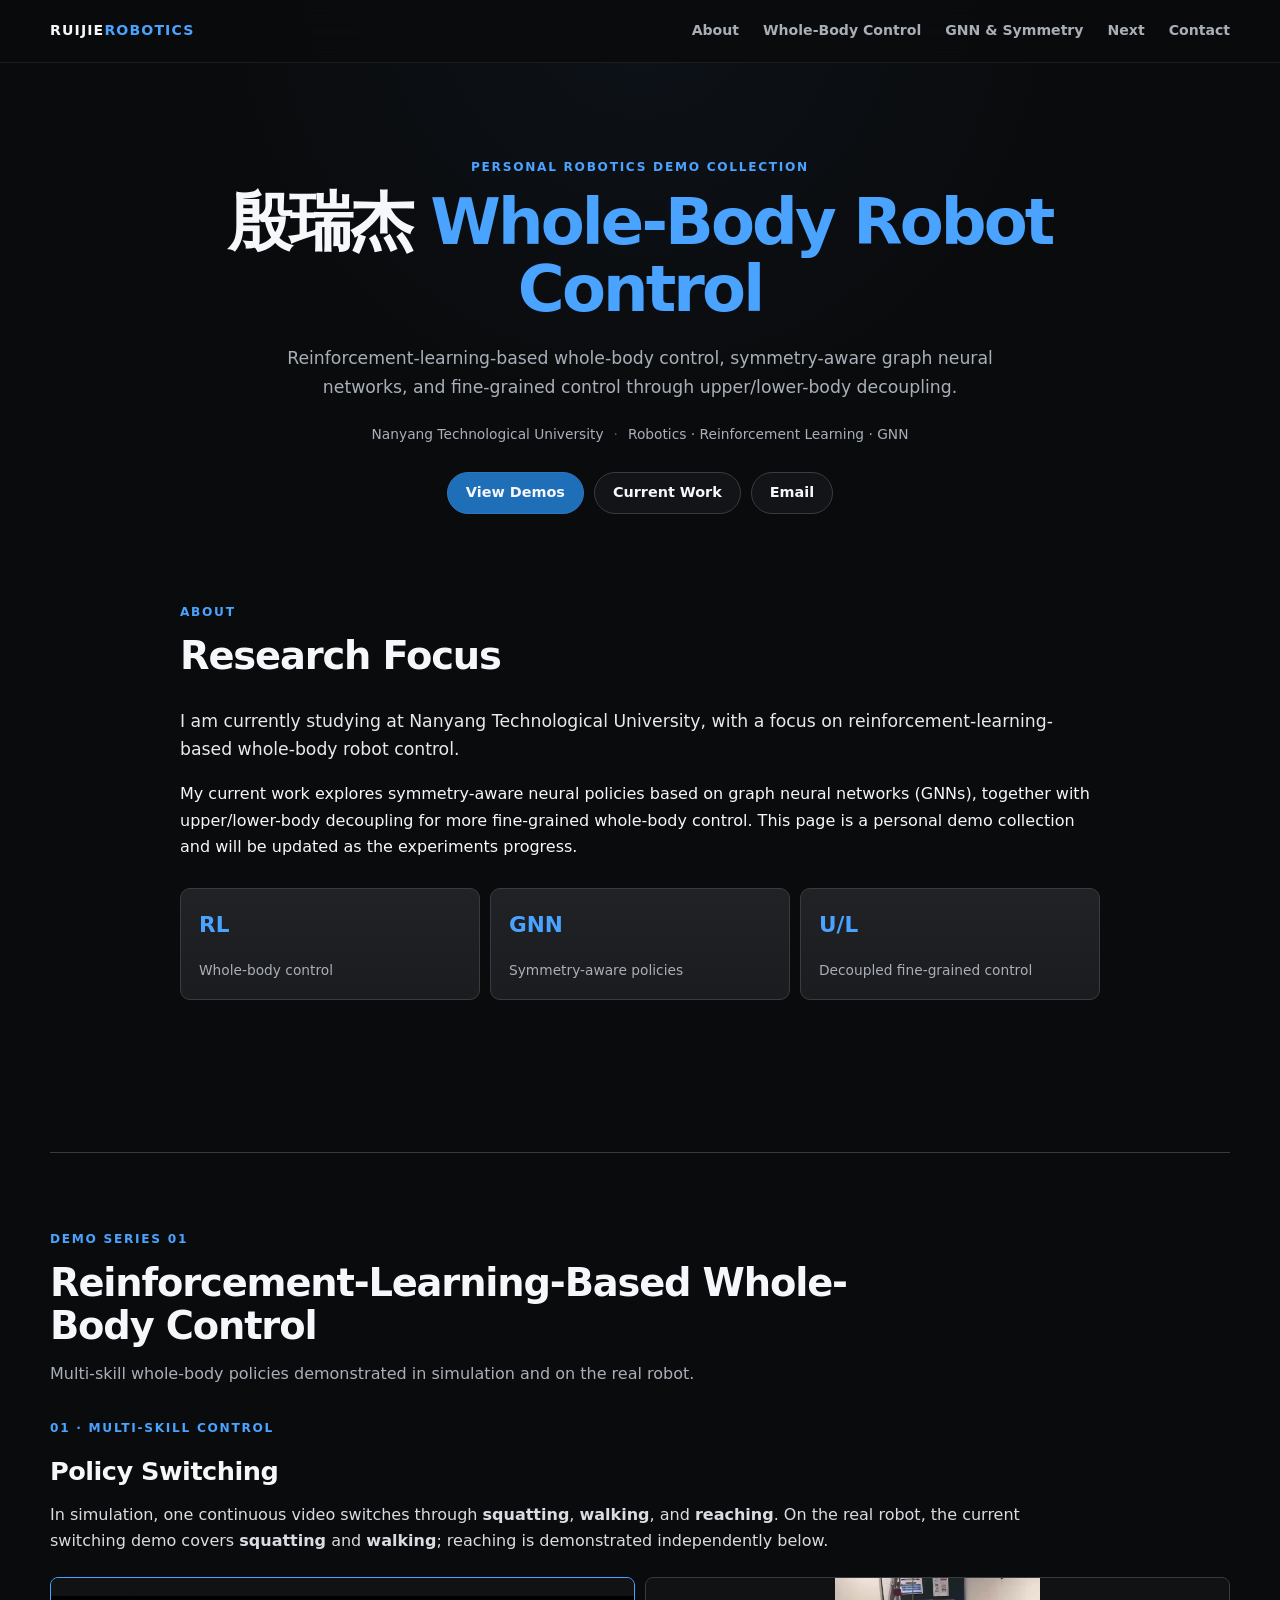
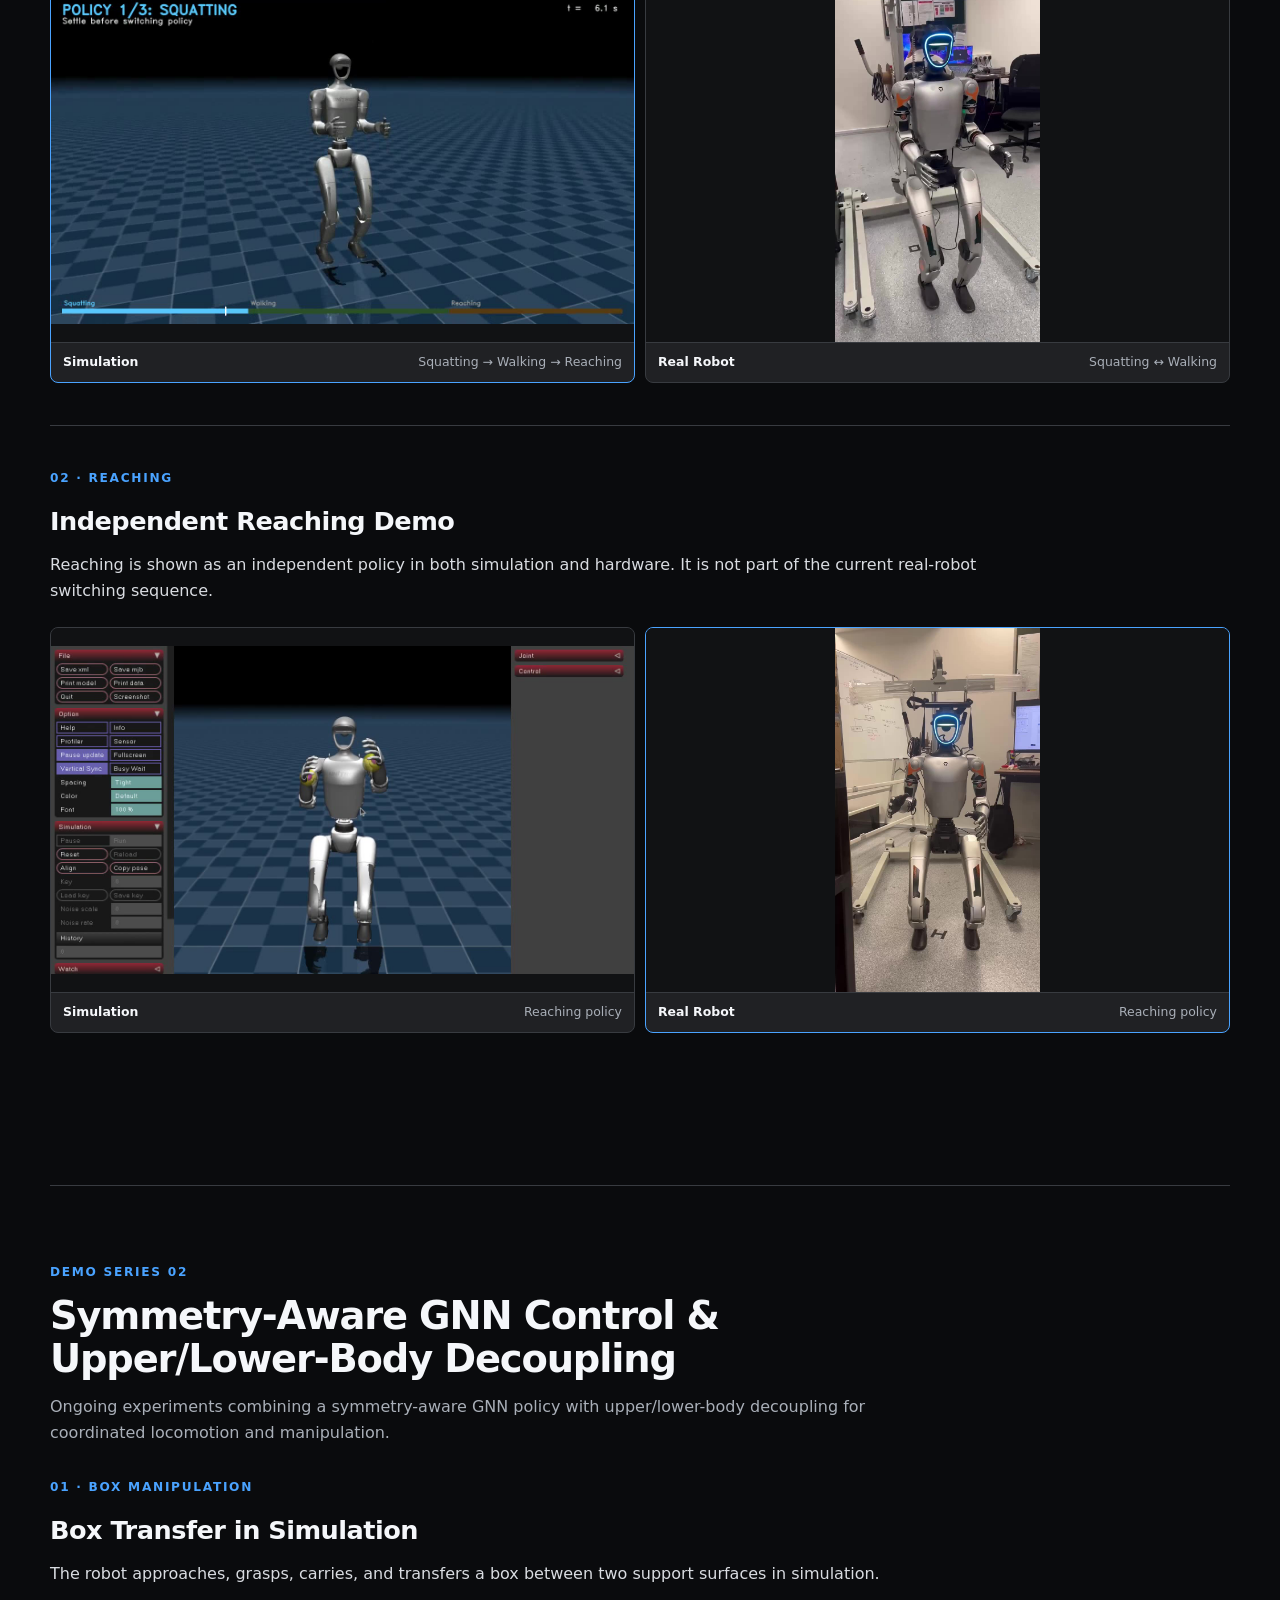
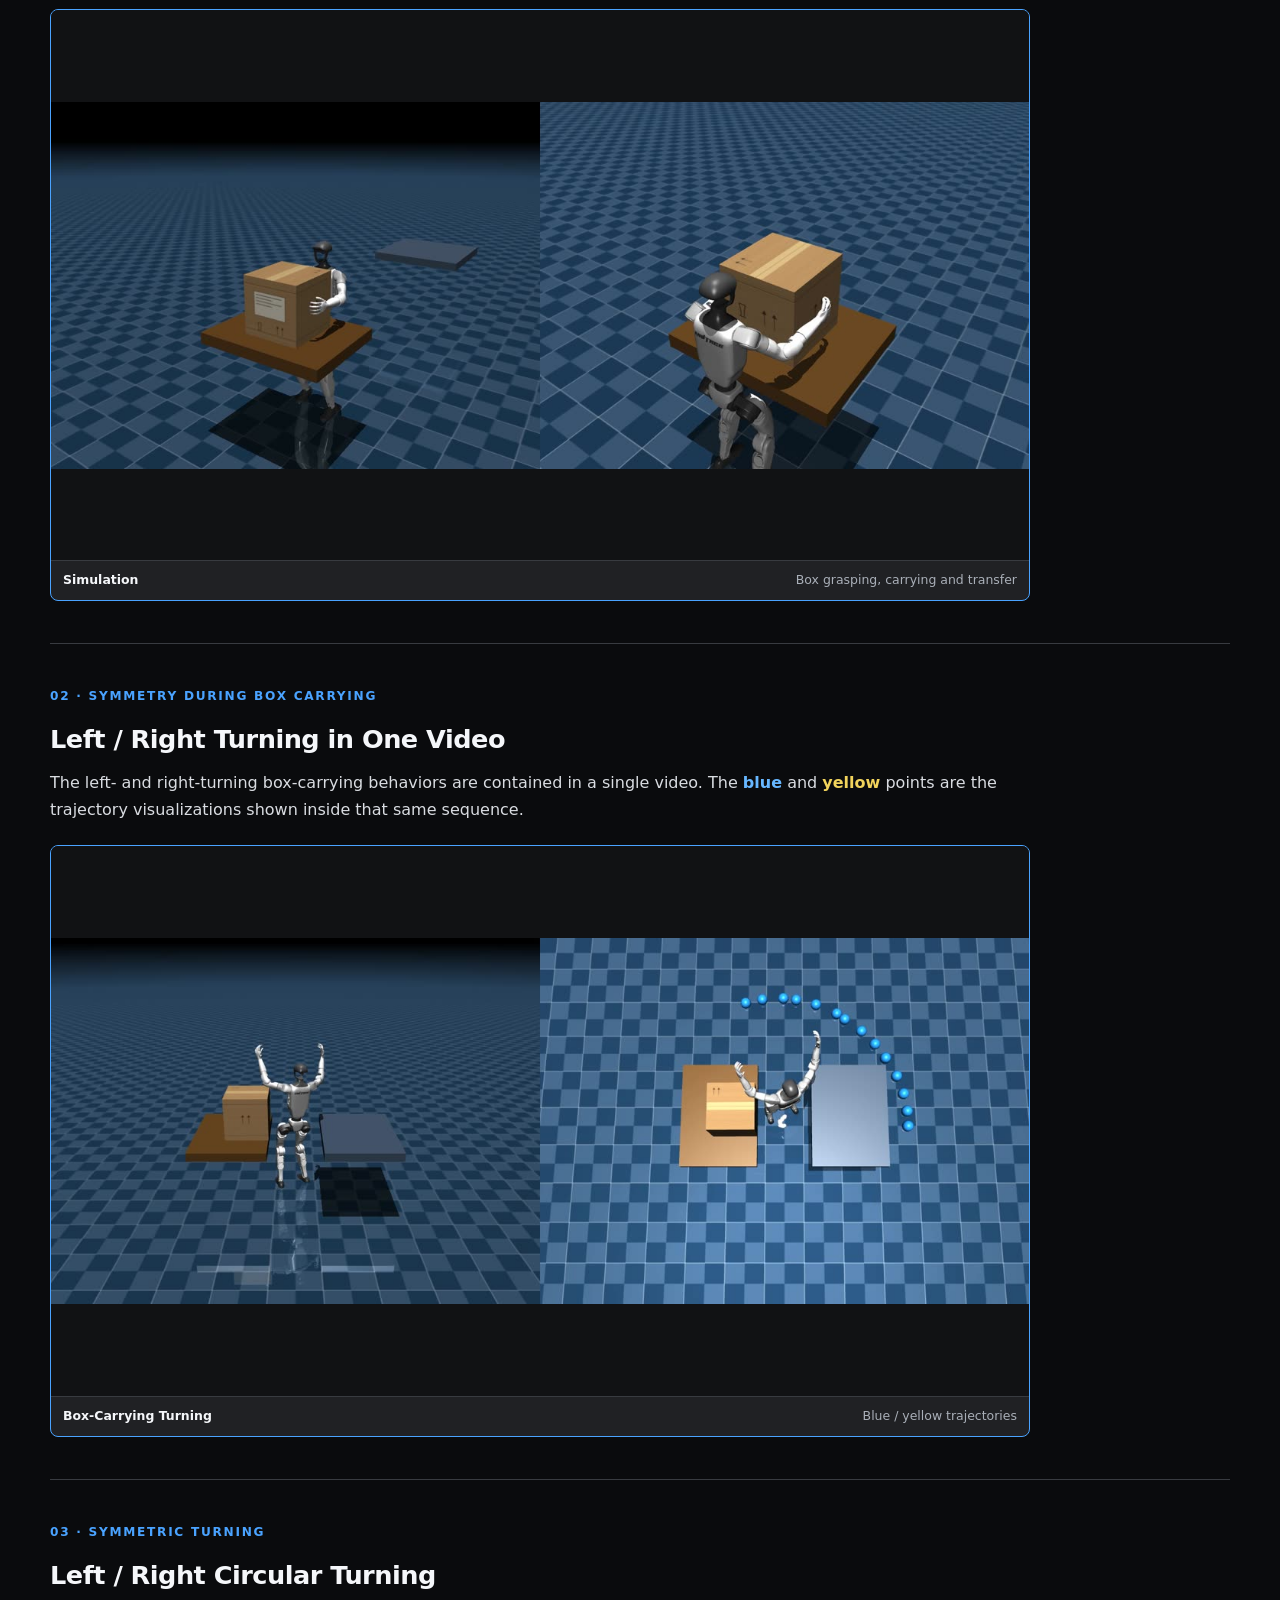
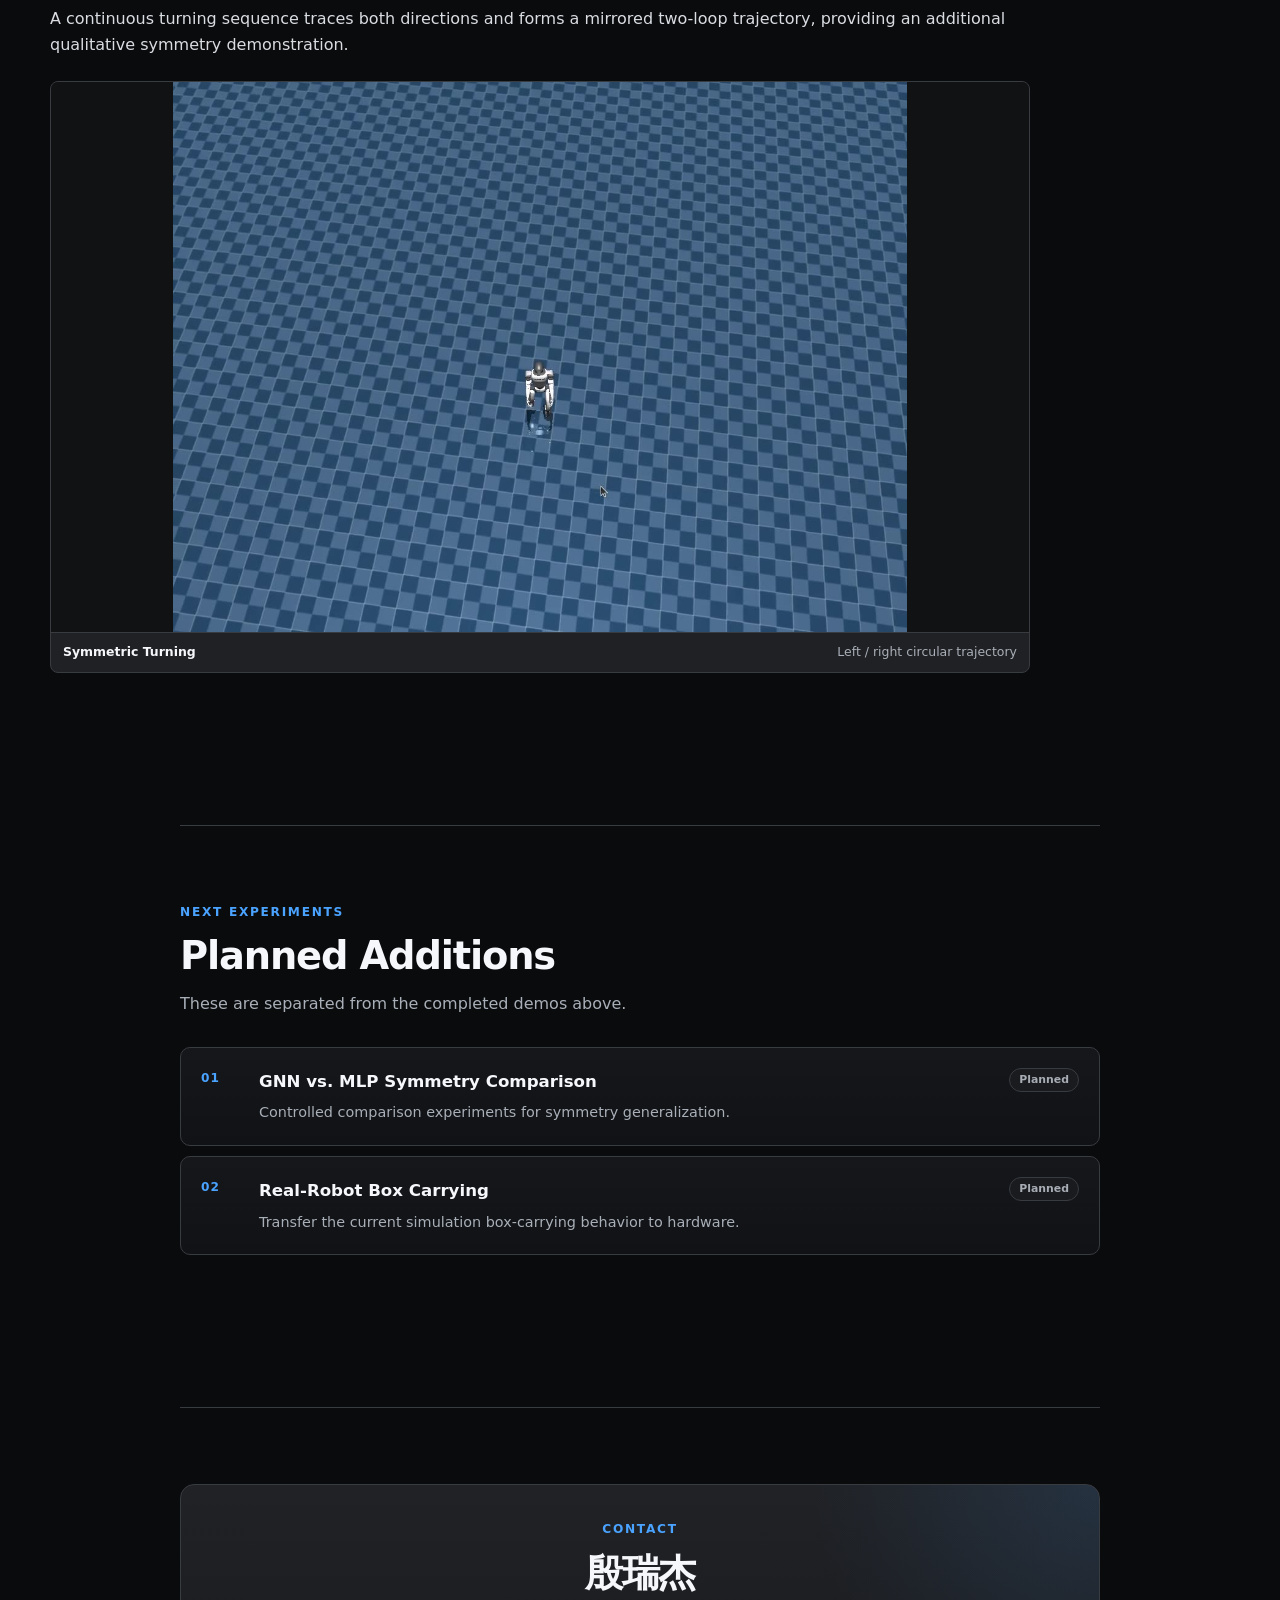
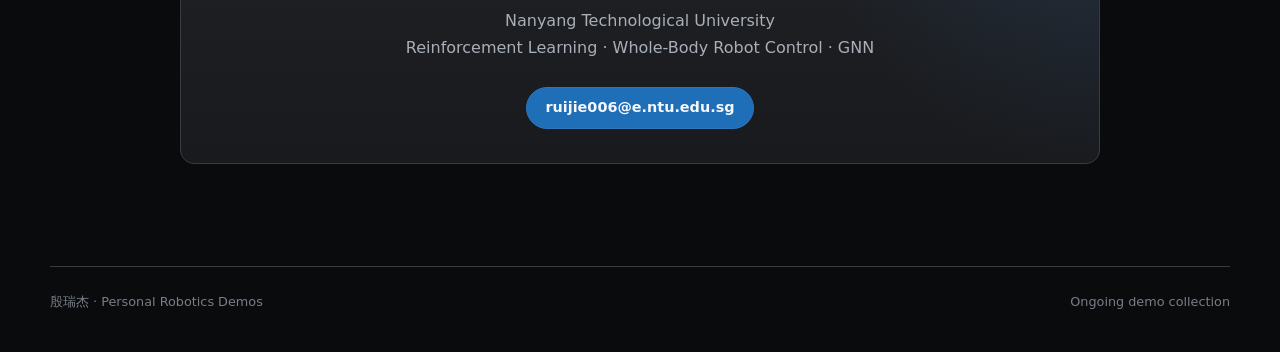
==== index.html @ a1c58614 "Initial publish: robotics demo site with videos" ====
<!DOCTYPE html>
<html lang="en">
<head>
  <meta charset="UTF-8" />
  <meta name="viewport" content="width=device-width, initial-scale=1.0" />
  <meta name="description" content="Personal robotics demos by 殷瑞杰 at Nanyang Technological University." />
  <title>殷瑞杰 — Robotics Demos</title>
  <link rel="icon" href="assets/images/favicon.svg" type="image/svg+xml" />
  <link rel="stylesheet" href="assets/css/styles.css" />
  <script defer src="assets/js/main.js"></script>
</head>

<body>
  <header class="site-header">
    <div class="container header-inner">
      <a class="brand" href="#top">RUIJIE<span>ROBOTICS</span></a>
      <nav class="nav" aria-label="Primary navigation">
        <a href="#about">About</a>
        <a href="#whole-body">Whole-Body Control</a>
        <a href="#symmetry">GNN & Symmetry</a>
        <a href="#next">Next</a>
        <a href="#contact">Contact</a>
      </nav>
    </div>
  </header>

  <main id="top">
    <section class="hero section">
      <div class="container narrow">
        <p class="eyebrow">PERSONAL ROBOTICS DEMO COLLECTION</p>
        <h1>殷瑞杰 <span class="accent">Whole-Body Robot Control</span></h1>
        <p class="hero-subtitle">
          Reinforcement-learning-based whole-body control, symmetry-aware graph
          neural networks, and fine-grained control through upper/lower-body decoupling.
        </p>
        <div class="project-meta">
          <span>Nanyang Technological University</span>
          <span>Robotics · Reinforcement Learning · GNN</span>
        </div>
        <div class="hero-actions">
          <a class="button primary" href="#whole-body">View Demos</a>
          <a class="button" href="#symmetry">Current Work</a>
          <a class="button" href="mailto:ruijie006@e.ntu.edu.sg">Email</a>
        </div>
      </div>
    </section>

    <section id="about" class="section compact">
      <div class="container narrow">
        <div class="section-heading">
          <p class="eyebrow">ABOUT</p>
          <h2>Research Focus</h2>
        </div>
        <p class="lead">
          I am currently studying at Nanyang Technological University, with a
          focus on reinforcement-learning-based whole-body robot control.
        </p>
        <p>
          My current work explores symmetry-aware neural policies based on graph
          neural networks (GNNs), together with upper/lower-body decoupling for
          more fine-grained whole-body control. This page is a personal demo
          collection and will be updated as the experiments progress.
        </p>
        <div class="highlight-grid">
          <article class="stat-card"><span class="stat-value">RL</span><span class="stat-label">Whole-body control</span></article>
          <article class="stat-card"><span class="stat-value">GNN</span><span class="stat-label">Symmetry-aware policies</span></article>
          <article class="stat-card"><span class="stat-value">U/L</span><span class="stat-label">Decoupled fine-grained control</span></article>
        </div>
      </div>
    </section>

    <section id="whole-body" class="section divider-top">
      <div class="container">
        <div class="section-heading">
          <p class="eyebrow">DEMO SERIES 01</p>
          <h2>Reinforcement-Learning-Based Whole-Body Control</h2>
          <p>Multi-skill whole-body policies demonstrated in simulation and on the real robot.</p>
        </div>

        <div class="subsection-block first">
          <div class="subsection-title">
            <div><p class="eyebrow">01 · MULTI-SKILL CONTROL</p><h3>Policy Switching</h3></div>
          </div>
          <p class="experiment-description">
            In simulation, one continuous video switches through
            <strong>squatting</strong>, <strong>walking</strong>, and
            <strong>reaching</strong>. On the real robot, the current switching
            demo covers <strong>squatting</strong> and <strong>walking</strong>;
            reaching is demonstrated independently below.
          </p>

          <div class="video-grid two-feature">
            <article class="video-card ours">
              <div class="video-shell">
                <video autoplay muted loop playsinline preload="metadata" poster="assets/images/posters/skill_switch_sim.jpg">
                  <source src="assets/videos/whole_body/skill-switch-simulation.mp4" type="video/mp4" />
                </video>
              </div>
              <div class="video-label-block"><strong>Simulation</strong><span>Squatting → Walking → Reaching</span></div>
            </article>

            <article class="video-card">
              <div class="video-shell">
                <video autoplay muted loop playsinline preload="metadata" poster="assets/images/posters/skill_switch_real.jpg">
                  <source src="assets/videos/whole_body/skill-switch-hardware.mp4" type="video/mp4" />
                </video>
              </div>
              <div class="video-label-block"><strong>Real Robot</strong><span>Squatting ↔ Walking</span></div>
            </article>
          </div>
        </div>

        <div class="subsection-block">
          <div class="subsection-title">
            <div><p class="eyebrow">02 · REACHING</p><h3>Independent Reaching Demo</h3></div>
          </div>
          <p class="experiment-description">
            Reaching is shown as an independent policy in both simulation and
            hardware. It is not part of the current real-robot switching sequence.
          </p>
          <div class="video-grid two-feature">
            <article class="video-card">
              <div class="video-shell">
                <video autoplay muted loop playsinline preload="metadata" poster="assets/images/posters/reaching_sim.jpg">
                  <source src="assets/videos/whole_body/reaching-simulation.mp4" type="video/mp4" />
                </video>
              </div>
              <div class="video-label-block"><strong>Simulation</strong><span>Reaching policy</span></div>
            </article>

            <article class="video-card ours">
              <div class="video-shell">
                <video autoplay muted loop playsinline preload="metadata" poster="assets/images/posters/reaching_real.jpg">
                  <source src="assets/videos/whole_body/reaching-hardware.mp4" type="video/mp4" />
                </video>
              </div>
              <div class="video-label-block"><strong>Real Robot</strong><span>Reaching policy</span></div>
            </article>
          </div>
        </div>
      </div>
    </section>

    <section id="symmetry" class="section divider-top">
      <div class="container">
        <div class="section-heading">
          <p class="eyebrow">DEMO SERIES 02</p>
          <h2>Symmetry-Aware GNN Control & Upper/Lower-Body Decoupling</h2>
          <p>
            Ongoing experiments combining a symmetry-aware GNN policy with
            upper/lower-body decoupling for coordinated locomotion and manipulation.
          </p>
        </div>

        <div class="subsection-block first">
          <div class="subsection-title">
            <div><p class="eyebrow">01 · BOX MANIPULATION</p><h3>Box Transfer in Simulation</h3></div>
          </div>
          <p class="experiment-description">
            The robot approaches, grasps, carries, and transfers a box between
            two support surfaces in simulation.
          </p>
          <article class="video-card feature-video ours">
            <div class="video-shell feature-shell">
              <video autoplay muted loop playsinline preload="metadata" poster="assets/images/posters/box_transfer_sim.jpg">
                <source src="assets/videos/gnn_symmetry/box-transfer-simulation.mp4" type="video/mp4" />
              </video>
            </div>
            <div class="video-label-block"><strong>Simulation</strong><span>Box grasping, carrying and transfer</span></div>
          </article>
        </div>

        <div class="subsection-block">
          <div class="subsection-title">
            <div><p class="eyebrow">02 · SYMMETRY DURING BOX CARRYING</p><h3>Left / Right Turning in One Video</h3></div>
          </div>
          <p class="experiment-description">
            The left- and right-turning box-carrying behaviors are contained in
            a single video. The <span class="trajectory blue-dot">blue</span>
            and <span class="trajectory yellow-dot">yellow</span> points are the
            trajectory visualizations shown inside that same sequence.
          </p>
          <article class="video-card feature-video ours">
            <div class="video-shell feature-shell">
              <video autoplay muted loop playsinline preload="metadata" poster="assets/images/posters/box_turn_symmetry.jpg">
                <source src="assets/videos/gnn_symmetry/box-turn-symmetry.mp4" type="video/mp4" />
              </video>
            </div>
            <div class="video-label-block"><strong>Box-Carrying Turning</strong><span>Blue / yellow trajectories</span></div>
          </article>
        </div>

        <div class="subsection-block">
          <div class="subsection-title">
            <div><p class="eyebrow">03 · SYMMETRIC TURNING</p><h3>Left / Right Circular Turning</h3></div>
          </div>
          <p class="experiment-description">
            A continuous turning sequence traces both directions and forms a
            mirrored two-loop trajectory, providing an additional qualitative
            symmetry demonstration.
          </p>
          <article class="video-card feature-video">
            <div class="video-shell feature-shell">
              <video autoplay muted loop playsinline preload="metadata" poster="assets/images/posters/turning_symmetry.jpg">
                <source src="assets/videos/gnn_symmetry/turning-symmetry.mp4" type="video/mp4" />
              </video>
            </div>
            <div class="video-label-block"><strong>Symmetric Turning</strong><span>Left / right circular trajectory</span></div>
          </article>
        </div>
      </div>
    </section>

    <section id="next" class="section divider-top">
      <div class="container narrow">
        <div class="section-heading">
          <p class="eyebrow">NEXT EXPERIMENTS</p>
          <h2>Planned Additions</h2>
          <p>These are separated from the completed demos above.</p>
        </div>
        <div class="roadmap-list">
          <article class="roadmap-item">
            <span class="roadmap-index">01</span>
            <div><h3>GNN vs. MLP Symmetry Comparison</h3><p>Controlled comparison experiments for symmetry generalization.</p></div>
            <span class="status-chip waiting">Planned</span>
          </article>
          <article class="roadmap-item">
            <span class="roadmap-index">02</span>
            <div><h3>Real-Robot Box Carrying</h3><p>Transfer the current simulation box-carrying behavior to hardware.</p></div>
            <span class="status-chip waiting">Planned</span>
          </article>
        </div>
      </div>
    </section>

    <section id="contact" class="section divider-top">
      <div class="container narrow">
        <div class="contact-panel">
          <p class="eyebrow">CONTACT</p>
          <h2>殷瑞杰</h2>
          <p>Nanyang Technological University<br />Reinforcement Learning · Whole-Body Robot Control · GNN</p>
          <div class="hero-actions">
            <a class="button primary" href="mailto:ruijie006@e.ntu.edu.sg">ruijie006@e.ntu.edu.sg</a>
          </div>
        </div>
      </div>
    </section>
  </main>

  <footer class="footer">
    <div class="container footer-inner">
      <span>殷瑞杰 · Personal Robotics Demos</span>
      <span>Ongoing demo collection</span>
    </div>
  </footer>
</body>
</html>
---- assets/css/styles.css ----
:root {
  --bg: #0a0b0d;
  --bg-elevated: #121417;
  --bg-soft: #171a1f;
  --text: #f5f7fa;
  --muted: #a9afb8;
  --line: #383b40;
  --accent: #4aa3ff;
  --accent-soft: #153b62;
  --danger: #f05d5e;
  --radius: 10px;
  --max-width: 1180px;
  --narrow-width: 920px;
}

* {
  box-sizing: border-box;
}

html {
  scroll-behavior: smooth;
  scroll-padding-top: 82px;
}

body {
  margin: 0;
  background:
    radial-gradient(circle at top, rgba(74, 163, 255, 0.05), transparent 26rem),
    var(--bg);
  color: var(--text);
  font-family:
    Inter, ui-sans-serif, system-ui, -apple-system, BlinkMacSystemFont, "Segoe UI",
    sans-serif;
  line-height: 1.65;
  -webkit-font-smoothing: antialiased;
}

img,
video {
  display: block;
  width: 100%;
}

a {
  color: inherit;
}

button,
a {
  -webkit-tap-highlight-color: transparent;
}

.container {
  width: min(calc(100% - 36px), var(--max-width));
  margin-inline: auto;
}

.container.narrow {
  width: min(calc(100% - 36px), var(--narrow-width));
}

.section {
  padding: 76px 0;
}

.section.compact {
  padding-top: 12px;
}

.divider-top > .container,
.divider-top > .container.narrow {
  border-top: 1px solid var(--line);
  padding-top: 76px;
}

.site-header {
  position: sticky;
  top: 0;
  z-index: 100;
  border-bottom: 1px solid rgba(255, 255, 255, 0.07);
  background: rgba(10, 11, 13, 0.92);
  backdrop-filter: blur(16px);
}

.header-inner {
  min-height: 62px;
  display: flex;
  align-items: center;
  justify-content: space-between;
  gap: 24px;
}

.brand {
  text-decoration: none;
  font-weight: 800;
  letter-spacing: 0.08em;
  font-size: 0.88rem;
}

.brand span {
  color: var(--accent);
}

.nav {
  display: flex;
  align-items: center;
  gap: 24px;
}

.nav a {
  text-decoration: none;
  color: var(--muted);
  font-size: 0.88rem;
  font-weight: 650;
}

.nav a:hover {
  color: var(--text);
}

.hero {
  padding-top: 94px;
  text-align: center;
}

.eyebrow {
  margin: 0 0 12px;
  color: var(--accent);
  font-size: 0.76rem;
  font-weight: 800;
  letter-spacing: 0.14em;
}

h1,
h2,
h3,
p {
  margin-top: 0;
}

h1 {
  margin-bottom: 22px;
  font-size: clamp(2.25rem, 5vw, 4.75rem);
  line-height: 1.04;
  letter-spacing: -0.045em;
}

h2 {
  margin-bottom: 14px;
  font-size: clamp(1.7rem, 3vw, 2.55rem);
  line-height: 1.12;
  letter-spacing: -0.03em;
}

h3 {
  margin-bottom: 10px;
  font-size: 1.04rem;
}

.accent,
.accent-text {
  color: var(--accent);
}

.hero-subtitle {
  max-width: 750px;
  margin: 0 auto 22px;
  color: var(--muted);
  font-size: 1.08rem;
}

.authors {
  display: flex;
  flex-wrap: wrap;
  justify-content: center;
  gap: 8px 18px;
  margin-bottom: 8px;
}

.authors a {
  text-decoration: none;
  font-weight: 650;
}

.authors a:hover {
  color: var(--accent);
}

.affiliations {
  display: flex;
  flex-wrap: wrap;
  justify-content: center;
  gap: 8px 18px;
  color: var(--muted);
  font-size: 0.9rem;
}

.hero-actions {
  display: flex;
  flex-wrap: wrap;
  justify-content: center;
  gap: 10px;
  margin-top: 26px;
}

.button {
  display: inline-flex;
  align-items: center;
  justify-content: center;
  min-height: 42px;
  padding: 0 18px;
  border: 1px solid var(--line);
  border-radius: 999px;
  background: var(--bg-elevated);
  color: var(--text);
  text-decoration: none;
  font-weight: 750;
  font-size: 0.9rem;
  transition: transform 0.2s ease, border-color 0.2s ease, background 0.2s ease;
}

.button:hover {
  transform: translateY(-1px);
  border-color: #5b6067;
  background: #282a2e;
}

.button.primary {
  border-color: #2b76bd;
  background: #1f6fb8;
}

.button.primary:hover {
  background: #277dcc;
}

.media-frame {
  overflow: hidden;
  border: 1px solid var(--line);
  border-radius: var(--radius);
  background: var(--bg-elevated);
}

.hero-media {
  box-shadow: 0 28px 90px rgba(0, 0, 0, 0.26);
}

.caption {
  margin: 12px auto 0;
  color: var(--muted);
  font-size: 0.88rem;
}

.section-heading {
  max-width: 850px;
  margin-bottom: 30px;
}

.section-heading > p:last-child {
  color: var(--muted);
}

.lead {
  color: #e7e9ed;
  font-size: 1.08rem;
}

.three-col,
.two-col {
  display: grid;
  gap: 14px;
}

.three-col {
  grid-template-columns: repeat(3, 1fr);
}

.two-col {
  grid-template-columns: repeat(2, 1fr);
}

.notes-grid {
  margin-top: 18px;
}

.info-card {
  position: relative;
  padding: 22px;
  border: 1px solid var(--line);
  border-radius: var(--radius);
  background: linear-gradient(180deg, #202226, #1b1c1f);
}

.info-card p {
  margin-bottom: 0;
  color: var(--muted);
  font-size: 0.94rem;
}

.card-index {
  display: block;
  margin-bottom: 18px;
  color: var(--accent);
  font-size: 0.74rem;
  font-weight: 800;
  letter-spacing: 0.12em;
}

.experiment-header {
  display: flex;
  align-items: end;
  justify-content: space-between;
  gap: 28px;
}

.experiment-description {
  max-width: 1000px;
  color: #d9dce1;
  margin-bottom: 22px;
}

.segmented-control {
  display: inline-flex;
  flex: 0 0 auto;
  padding: 3px;
  border: 1px solid var(--line);
  border-radius: 999px;
  background: #242529;
}

.tab-button {
  min-height: 32px;
  padding: 0 15px;
  border: 0;
  border-radius: 999px;
  background: transparent;
  color: var(--muted);
  cursor: pointer;
  font: inherit;
  font-size: 0.84rem;
  font-weight: 700;
}

.tab-button.active {
  background: #2477c5;
  color: white;
}

.tab-panel {
  display: none;
}

.tab-panel.active {
  display: block;
}

.video-grid {
  display: grid;
  gap: 10px;
}

.video-grid.five {
  grid-template-columns: repeat(5, minmax(0, 1fr));
}

.video-card {
  overflow: hidden;
  border: 1px solid var(--line);
  border-radius: 8px;
  background: #202124;
}

.video-card.ours {
  border-color: var(--accent);
}

.video-label {
  padding: 7px 10px;
  border-top: 1px solid var(--line);
  text-align: center;
  font-size: 0.78rem;
  font-weight: 800;
}

.video-card.ours .video-label {
  background: var(--accent-soft);
  color: #82c1ff;
}

.video-shell {
  position: relative;
  aspect-ratio: 16 / 10;
  overflow: hidden;
  background: #111214;
}

.video-shell video {
  width: 100%;
  height: 100%;
  object-fit: contain;
}

.video-fallback {
  position: absolute;
  inset: 0;
  display: none;
  place-items: center;
  align-content: center;
  gap: 7px;
  padding: 12px;
  background:
    linear-gradient(135deg, rgba(74, 163, 255, 0.09), transparent),
    #1a1b1d;
  color: var(--muted);
  text-align: center;
}

.video-fallback span {
  color: var(--text);
  font-size: 0.85rem;
  font-weight: 800;
}

.video-fallback code {
  max-width: 100%;
  overflow-wrap: anywhere;
  color: #8bbce9;
  font-size: 0.66rem;
}

.video-shell.video-missing .video-fallback {
  display: grid;
}

.comparison-legend,
.comparison-grid {
  display: grid;
  grid-template-columns: 92px minmax(0, 1fr) minmax(0, 1fr);
  gap: 8px;
}

.comparison-legend {
  align-items: center;
  margin: 16px 0 8px;
}

.column-heading {
  display: flex;
  align-items: center;
  justify-content: center;
  gap: 8px;
  font-size: 0.82rem;
  font-weight: 800;
}

.pill {
  display: inline-flex;
  align-items: center;
  min-height: 20px;
  padding: 0 7px;
  border-radius: 999px;
  font-size: 0.65rem;
  font-weight: 850;
}

.pill.blue {
  background: #173f68;
  color: #86c2ff;
}

.pill.red {
  background: #642728;
  color: #ff9697;
}

.comparison-grid {
  align-items: stretch;
}

.method-name {
  display: flex;
  align-items: center;
  justify-content: flex-end;
  padding-right: 8px;
  font-size: 0.78rem;
  font-weight: 800;
}

.comparison-cell {
  aspect-ratio: 16 / 9;
  border: 1px solid var(--line);
  border-radius: 7px;
}

.ours-cell {
  border-color: var(--accent);
}

.table-wrap {
  overflow-x: auto;
  border: 1px solid var(--line);
  border-radius: var(--radius);
}

table {
  width: 100%;
  border-collapse: collapse;
  min-width: 720px;
}

th,
td {
  padding: 15px 18px;
  border-bottom: 1px solid var(--line);
  text-align: right;
}

th:first-child,
td:first-child {
  text-align: left;
}

th {
  background: #202226;
  color: #d9dde2;
  font-size: 0.77rem;
  text-transform: uppercase;
  letter-spacing: 0.05em;
}

td {
  color: #d7dbe0;
  font-size: 0.92rem;
}

tbody tr:last-child td {
  border-bottom: 0;
}

.best-row {
  background: rgba(74, 163, 255, 0.08);
}

.best-row td:first-child {
  color: var(--accent);
  font-weight: 850;
}

.mini-placeholder {
  display: grid;
  min-height: 150px;
  place-items: center;
  margin-top: 18px;
  border: 1px dashed #4b4e54;
  border-radius: 8px;
  color: #7f858d;
  background: #191a1c;
  font-size: 0.82rem;
}

.empty-state {
  display: grid;
  min-height: 220px;
  place-items: center;
  align-content: center;
  padding: 26px;
  border: 1px dashed #4b4e54;
  border-radius: var(--radius);
  color: var(--muted);
  text-align: center;
}

.empty-state strong {
  color: var(--text);
}

.empty-state p {
  max-width: 540px;
  margin: 8px 0 0;
}

.citation-box {
  position: relative;
  overflow: hidden;
  border: 1px solid var(--line);
  border-radius: var(--radius);
  background: #111214;
}

.citation-box pre {
  margin: 0;
  padding: 24px;
  overflow-x: auto;
  color: #d9dde2;
  font-size: 0.84rem;
  line-height: 1.6;
}

.copy-button {
  position: absolute;
  top: 10px;
  right: 10px;
  min-height: 32px;
  padding: 0 11px;
  border: 1px solid #44484e;
  border-radius: 7px;
  background: #24262a;
  color: var(--text);
  cursor: pointer;
  font: inherit;
  font-size: 0.75rem;
  font-weight: 750;
}

.copy-button:hover {
  border-color: #63686f;
}

.footer {
  padding: 26px 0 40px;
  color: #777e87;
  font-size: 0.8rem;
}

.footer-inner {
  display: flex;
  justify-content: space-between;
  gap: 20px;
  border-top: 1px solid var(--line);
  padding-top: 24px;
}

@media (max-width: 980px) {
  .video-grid.five {
    grid-template-columns: repeat(3, 1fr);
  }

  .three-col {
    grid-template-columns: 1fr;
  }
}

@media (max-width: 760px) {
  .nav {
    display: none;
  }

  .section {
    padding: 58px 0;
  }

  .divider-top > .container,
  .divider-top > .container.narrow {
    padding-top: 58px;
  }

  .experiment-header {
    align-items: flex-start;
    flex-direction: column;
    gap: 12px;
  }

  .video-grid.five {
    grid-template-columns: repeat(2, 1fr);
  }

  .comparison-legend,
  .comparison-grid {
    grid-template-columns: 64px minmax(0, 1fr) minmax(0, 1fr);
  }

  .column-heading {
    align-items: center;
    flex-direction: column;
    gap: 3px;
  }

  .method-name {
    font-size: 0.68rem;
  }

  .two-col {
    grid-template-columns: 1fr;
  }

  .footer-inner {
    flex-direction: column;
  }
}

@media (max-width: 520px) {
  .container,
  .container.narrow {
    width: min(calc(100% - 24px), var(--max-width));
  }

  .hero {
    padding-top: 68px;
  }

  .hero-actions {
    gap: 8px;
  }

  .button {
    padding-inline: 14px;
  }

  .video-grid.five {
    grid-template-columns: 1fr;
  }

  .comparison-legend {
    display: none;
  }

  .comparison-grid {
    grid-template-columns: 1fr;
  }

  .method-name {
    justify-content: flex-start;
    margin-top: 12px;
    padding: 0;
    font-size: 0.8rem;
  }

  .comparison-cell {
    aspect-ratio: 16 / 10;
  }
}

@media (prefers-reduced-motion: reduce) {
  html {
    scroll-behavior: auto;
  }

  * {
    transition-duration: 0.01ms !important;
  }
}


/* =============================================================
   Personal demo additions
   ============================================================= */

.project-meta {
  display: flex;
  flex-wrap: wrap;
  justify-content: center;
  gap: 8px 10px;
  margin-top: 18px;
  color: var(--muted);
  font-size: 0.86rem;
}

.project-meta span {
  display: inline-flex;
  align-items: center;
}

.project-meta span:not(:last-child)::after {
  content: "·";
  margin-left: 10px;
  color: #575c63;
}

.highlight-grid {
  display: grid;
  grid-template-columns: repeat(3, 1fr);
  gap: 10px;
  margin-top: 28px;
}

.stat-card {
  display: flex;
  flex-direction: column;
  min-height: 112px;
  justify-content: space-between;
  padding: 18px;
  border: 1px solid var(--line);
  border-radius: var(--radius);
  background: linear-gradient(180deg, #202226, #1b1c1f);
}

.stat-value {
  color: var(--accent);
  font-weight: 850;
  font-size: 1.35rem;
}

.stat-label {
  color: var(--muted);
  font-size: 0.86rem;
}

.clean-list {
  padding-left: 18px;
  margin: 12px 0 0;
  color: var(--muted);
}

.clean-list li + li {
  margin-top: 7px;
}

.tech-grid {
  margin-bottom: 14px;
}

.contact-panel {
  padding: 34px;
  border: 1px solid var(--line);
  border-radius: calc(var(--radius) + 4px);
  background:
    radial-gradient(circle at top right, rgba(74, 163, 255, 0.12), transparent 18rem),
    linear-gradient(180deg, #202226, #191a1d);
  text-align: center;
}

.contact-panel p:not(.eyebrow) {
  max-width: 650px;
  margin-inline: auto;
  color: var(--muted);
}

@media (max-width: 760px) {
  .highlight-grid {
    grid-template-columns: 1fr;
  }

  .project-meta span::after {
    display: none;
  }

  .contact-panel {
    padding: 26px 18px;
  }
}


/* =============================================================
   Ruijie robotics demo — content-specific layout
   ============================================================= */

.video-grid.three {
  grid-template-columns: repeat(3, minmax(0, 1fr));
}

.video-grid.two-feature {
  grid-template-columns: repeat(2, minmax(0, 1fr));
}

.video-grid.one-wide {
  grid-template-columns: minmax(0, 1fr);
  max-width: 900px;
}

.large-shell {
  aspect-ratio: 16 / 8.5;
}

.subsection-block {
  margin-top: 42px;
}

.subsection-block + .subsection-block {
  padding-top: 42px;
  border-top: 1px solid var(--line);
}

.subsection-title {
  display: flex;
  align-items: flex-end;
  justify-content: space-between;
  gap: 20px;
  margin-bottom: 10px;
}

.subsection-title h3 {
  margin-bottom: 0;
  font-size: clamp(1.25rem, 2vw, 1.65rem);
  letter-spacing: -0.02em;
}

.demo-status-row {
  display: flex;
  align-items: center;
  gap: 12px;
  margin-top: -10px;
  margin-bottom: 18px;
  color: var(--muted);
  font-size: 0.86rem;
}

.status-chip {
  display: inline-flex;
  align-items: center;
  min-height: 24px;
  padding: 0 9px;
  border: 1px solid var(--line);
  border-radius: 999px;
  font-size: 0.68rem;
  font-weight: 800;
  white-space: nowrap;
}

.status-chip.current {
  border-color: #2c6ea8;
  background: rgba(74, 163, 255, 0.1);
  color: #82c1ff;
}

.status-chip.waiting {
  color: #a8adb5;
  background: #191b1f;
}

.manual-placeholder {
  position: absolute;
  inset: 0;
  display: grid;
  place-items: center;
  align-content: center;
  gap: 8px;
  padding: 18px;
  background:
    radial-gradient(circle at center, rgba(74, 163, 255, 0.08), transparent 45%),
    #111315;
  color: var(--text);
  text-align: center;
}

.manual-placeholder span {
  font-size: 0.88rem;
  font-weight: 800;
}

.manual-placeholder small {
  color: #737b85;
}

.pill.yellow {
  background: #554713;
  color: #f2d45c;
}

.roadmap-list {
  display: grid;
  gap: 10px;
}

.roadmap-item {
  display: grid;
  grid-template-columns: 42px 1fr auto;
  gap: 16px;
  align-items: start;
  padding: 20px;
  border: 1px solid var(--line);
  border-radius: var(--radius);
  background: linear-gradient(180deg, #15171a, #101215);
}

.roadmap-item h3 {
  margin-bottom: 6px;
}

.roadmap-item p {
  margin-bottom: 0;
  color: var(--muted);
  font-size: 0.9rem;
}

.roadmap-index {
  color: var(--accent);
  font-size: 0.76rem;
  font-weight: 850;
  letter-spacing: 0.08em;
}

@media (max-width: 760px) {
  .video-grid.three,
  .video-grid.two-feature {
    grid-template-columns: 1fr;
  }

  .subsection-title {
    align-items: flex-start;
    flex-direction: column;
  }

  .roadmap-item {
    grid-template-columns: 34px 1fr;
  }

  .roadmap-item .status-chip {
    grid-column: 2;
    width: fit-content;
  }
}

/* v2 corrected grouping */
.subsection-block.first { margin-top: 18px; }

.video-label-block {
  display: flex;
  justify-content: space-between;
  gap: 12px;
  padding: 9px 12px;
  border-top: 1px solid var(--line);
  font-size: 0.78rem;
}
.video-label-block strong { color: var(--text); }
.video-label-block span { color: var(--muted); text-align: right; }
.feature-video { max-width: 980px; }
.feature-shell { aspect-ratio: 16 / 9; }
.trajectory { font-weight: 800; }
.blue-dot { color: #67b7ff; }
.yellow-dot { color: #f2d45c; }

@media (max-width: 760px) {
  .video-label-block { align-items: flex-start; flex-direction: column; }
  .video-label-block span { text-align: left; }
}
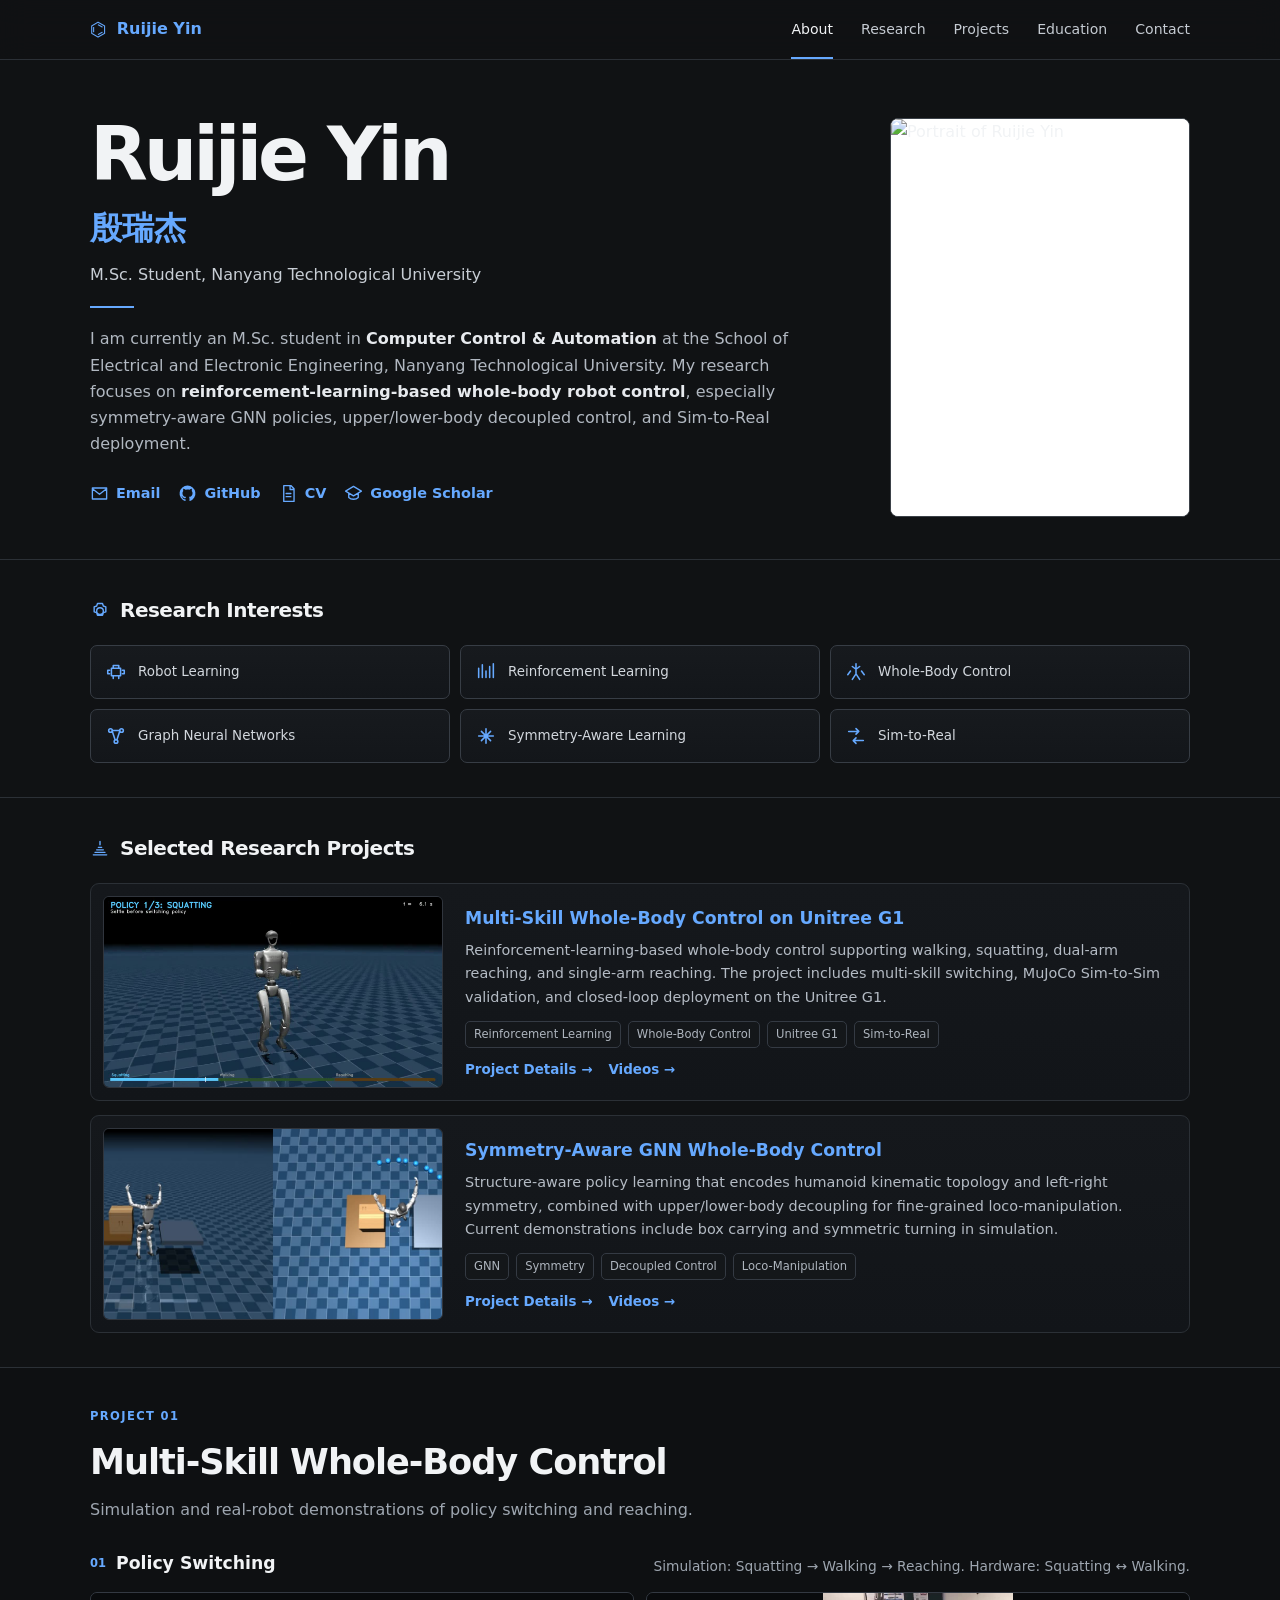
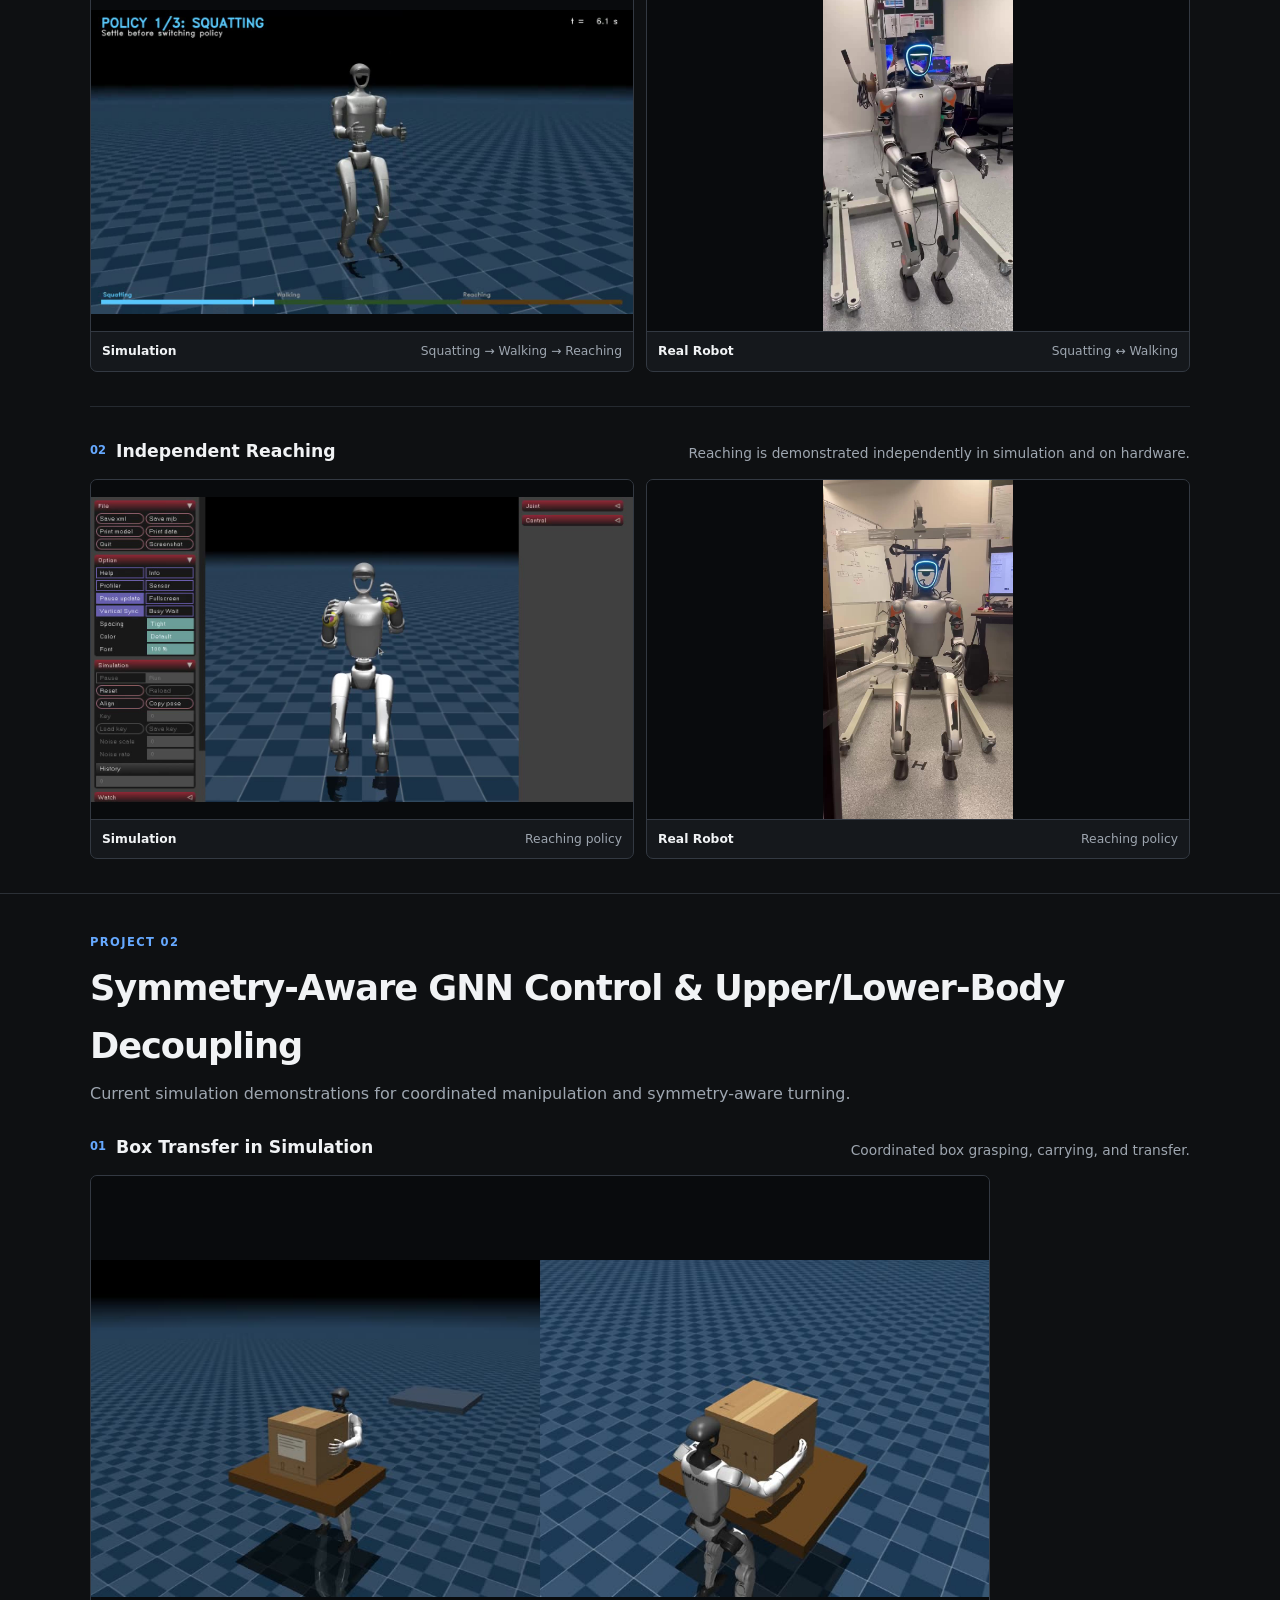
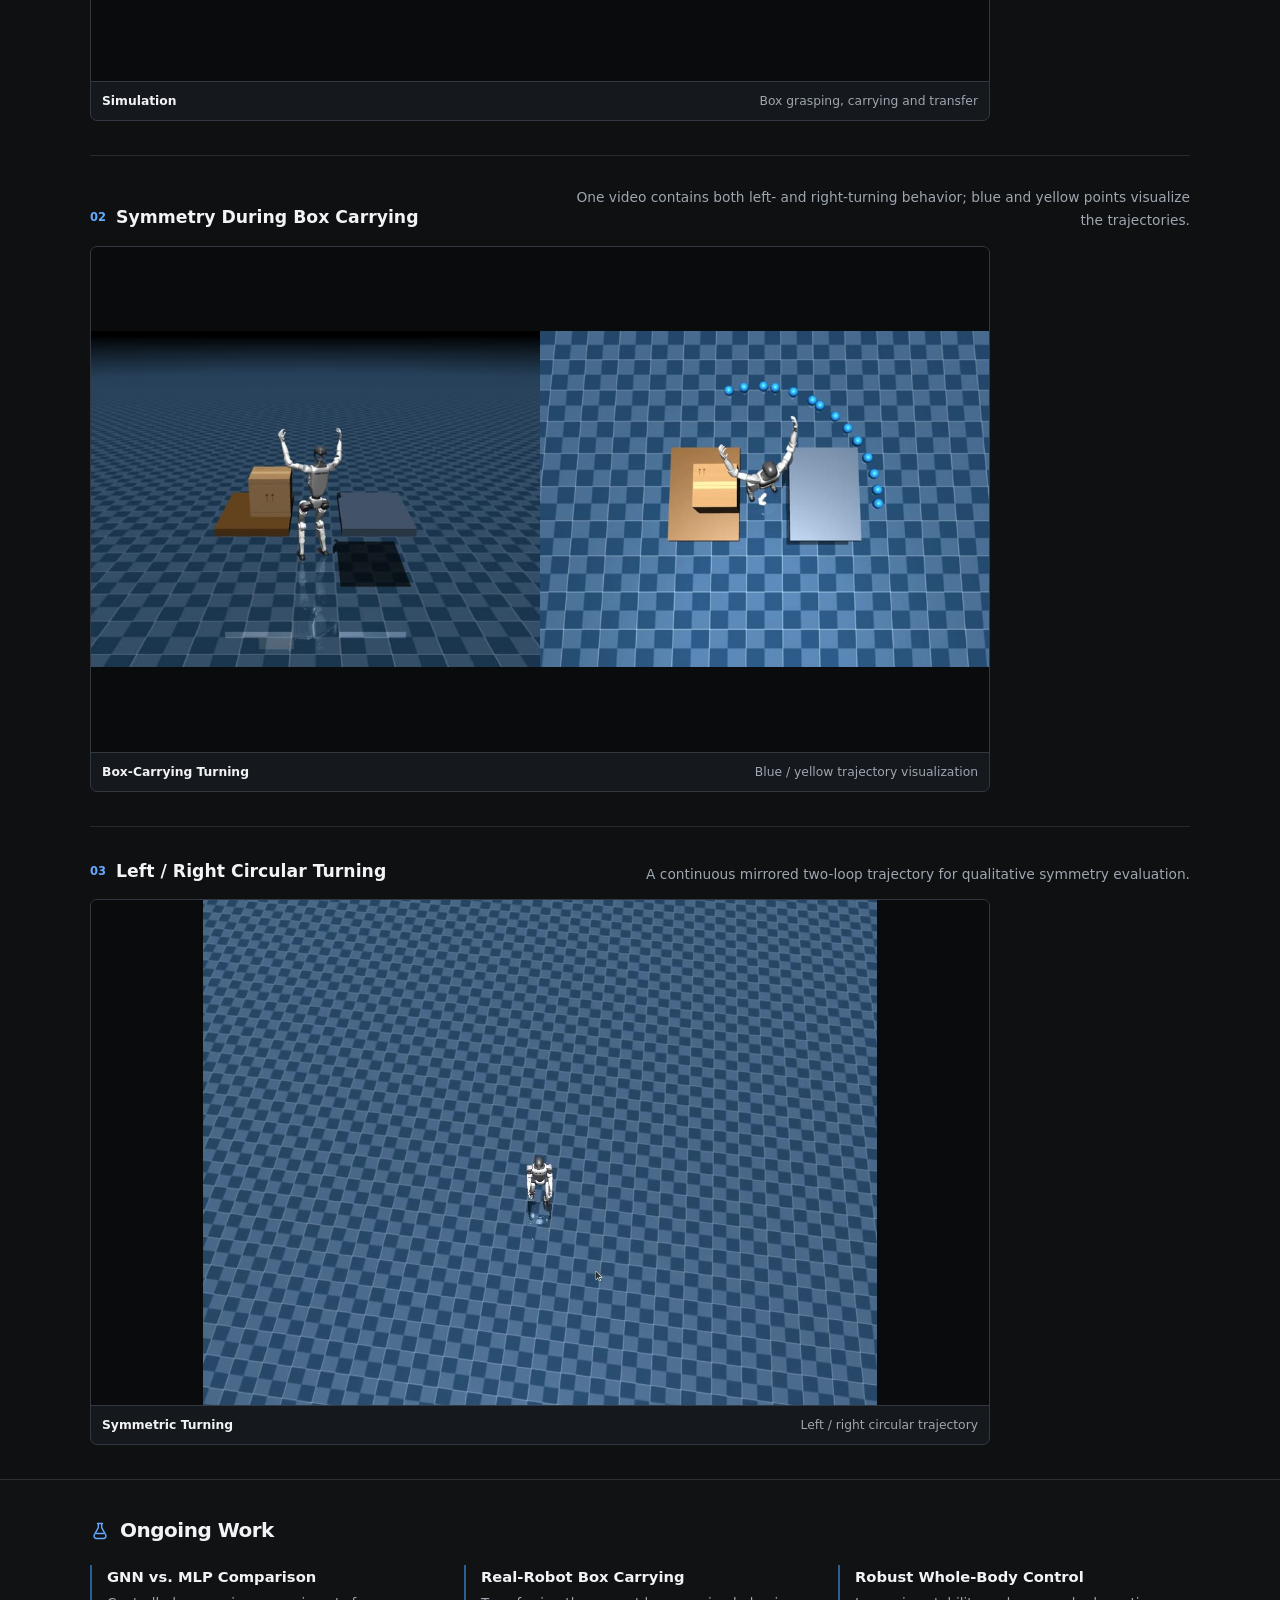
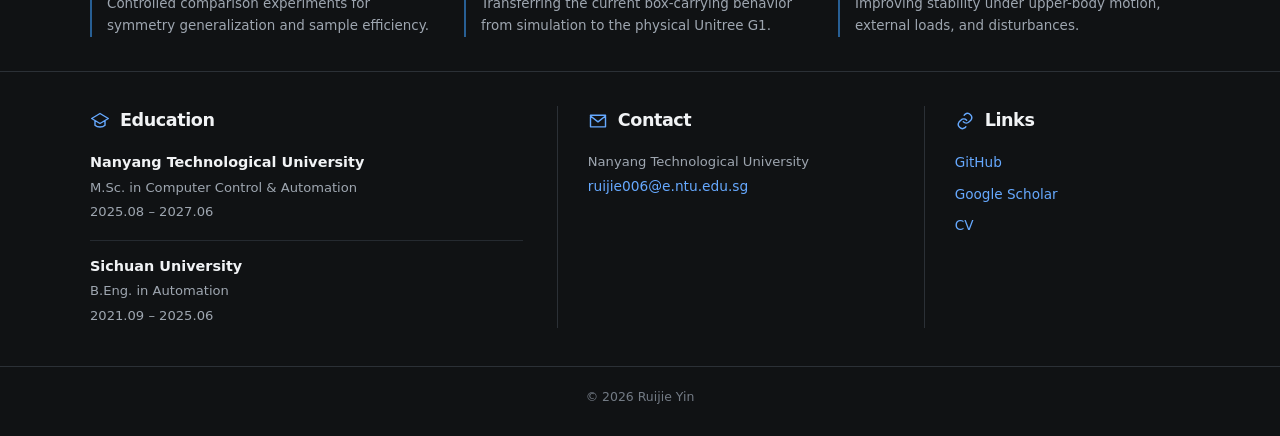
==== commit baaacd2f: "Redesign homepage with academic research layout" ====
--- a/index.html
+++ b/index.html
@@ -3,137 +3,191 @@
 <head>
   <meta charset="UTF-8" />
   <meta name="viewport" content="width=device-width, initial-scale=1.0" />
-  <meta name="description" content="Personal robotics demos by 殷瑞杰 at Nanyang Technological University." />
-  <title>殷瑞杰 — Robotics Demos</title>
+  <meta name="description" content="Academic homepage of Ruijie Yin, Nanyang Technological University. Robot learning, reinforcement learning, whole-body control, symmetry-aware GNNs and Sim-to-Real." />
+  <title>Ruijie Yin | 殷瑞杰</title>
   <link rel="icon" href="assets/images/favicon.svg" type="image/svg+xml" />
   <link rel="stylesheet" href="assets/css/styles.css" />
   <script defer src="assets/js/main.js"></script>
 </head>
-
 <body>
   <header class="site-header">
     <div class="container header-inner">
-      <a class="brand" href="#top">RUIJIE<span>ROBOTICS</span></a>
+      <a class="brand" href="#top">
+        <span class="brand-icon" aria-hidden="true">⌬</span>
+        <span>Ruijie Yin</span>
+      </a>
       <nav class="nav" aria-label="Primary navigation">
-        <a href="#about">About</a>
-        <a href="#whole-body">Whole-Body Control</a>
-        <a href="#symmetry">GNN & Symmetry</a>
-        <a href="#next">Next</a>
+        <a class="active" href="#about">About</a>
+        <a href="#research">Research</a>
+        <a href="#projects">Projects</a>
+        <a href="#education">Education</a>
         <a href="#contact">Contact</a>
       </nav>
     </div>
   </header>
 
   <main id="top">
-    <section class="hero section">
-      <div class="container narrow">
-        <p class="eyebrow">PERSONAL ROBOTICS DEMO COLLECTION</p>
-        <h1>殷瑞杰 <span class="accent">Whole-Body Robot Control</span></h1>
-        <p class="hero-subtitle">
-          Reinforcement-learning-based whole-body control, symmetry-aware graph
-          neural networks, and fine-grained control through upper/lower-body decoupling.
-        </p>
-        <div class="project-meta">
-          <span>Nanyang Technological University</span>
-          <span>Robotics · Reinforcement Learning · GNN</span>
-        </div>
-        <div class="hero-actions">
-          <a class="button primary" href="#whole-body">View Demos</a>
-          <a class="button" href="#symmetry">Current Work</a>
-          <a class="button" href="mailto:ruijie006@e.ntu.edu.sg">Email</a>
-        </div>
-      </div>
-    </section>
-
-    <section id="about" class="section compact">
-      <div class="container narrow">
-        <div class="section-heading">
-          <p class="eyebrow">ABOUT</p>
-          <h2>Research Focus</h2>
-        </div>
-        <p class="lead">
-          I am currently studying at Nanyang Technological University, with a
-          focus on reinforcement-learning-based whole-body robot control.
-        </p>
-        <p>
-          My current work explores symmetry-aware neural policies based on graph
-          neural networks (GNNs), together with upper/lower-body decoupling for
-          more fine-grained whole-body control. This page is a personal demo
-          collection and will be updated as the experiments progress.
-        </p>
-        <div class="highlight-grid">
-          <article class="stat-card"><span class="stat-value">RL</span><span class="stat-label">Whole-body control</span></article>
-          <article class="stat-card"><span class="stat-value">GNN</span><span class="stat-label">Symmetry-aware policies</span></article>
-          <article class="stat-card"><span class="stat-value">U/L</span><span class="stat-label">Decoupled fine-grained control</span></article>
-        </div>
-      </div>
-    </section>
-
-    <section id="whole-body" class="section divider-top">
-      <div class="container">
-        <div class="section-heading">
-          <p class="eyebrow">DEMO SERIES 01</p>
-          <h2>Reinforcement-Learning-Based Whole-Body Control</h2>
-          <p>Multi-skill whole-body policies demonstrated in simulation and on the real robot.</p>
-        </div>
-
-        <div class="subsection-block first">
-          <div class="subsection-title">
-            <div><p class="eyebrow">01 · MULTI-SKILL CONTROL</p><h3>Policy Switching</h3></div>
-          </div>
-          <p class="experiment-description">
-            In simulation, one continuous video switches through
-            <strong>squatting</strong>, <strong>walking</strong>, and
-            <strong>reaching</strong>. On the real robot, the current switching
-            demo covers <strong>squatting</strong> and <strong>walking</strong>;
-            reaching is demonstrated independently below.
+    <section class="hero" id="about">
+      <div class="container hero-grid">
+        <div class="hero-copy">
+          <h1>Ruijie Yin</h1>
+          <div class="cn-name">殷瑞杰</div>
+          <p class="role">M.Sc. Student, Nanyang Technological University</p>
+          <div class="hero-rule"></div>
+          <p class="bio">
+            I am currently an M.Sc. student in <strong>Computer Control &amp; Automation</strong>
+            at the School of Electrical and Electronic Engineering, Nanyang Technological University.
+            My research focuses on <strong>reinforcement-learning-based whole-body robot control</strong>,
+            especially symmetry-aware GNN policies, upper/lower-body decoupled control, and Sim-to-Real deployment.
           </p>
-
+          <div class="profile-links">
+            <a href="mailto:ruijie006@e.ntu.edu.sg" aria-label="Email">
+              <svg viewBox="0 0 24 24" aria-hidden="true"><path d="M3 5h18v14H3zM3 6l9 7 9-7"/></svg><span>Email</span>
+            </a>
+            <a href="https://github.com/xiaoxiaokejinhanbagui" target="_blank" rel="noreferrer" aria-label="GitHub">
+              <svg viewBox="0 0 24 24" aria-hidden="true"><path d="M12 2a10 10 0 0 0-3.16 19.49c.5.09.68-.22.68-.48v-1.87c-2.78.6-3.37-1.18-3.37-1.18-.45-1.15-1.11-1.46-1.11-1.46-.91-.62.07-.61.07-.61 1 .07 1.53 1.03 1.53 1.03.9 1.53 2.35 1.09 2.92.83.09-.65.35-1.09.64-1.34-2.22-.25-4.56-1.11-4.56-4.94 0-1.09.39-1.98 1.03-2.68-.1-.25-.45-1.27.1-2.64 0 0 .84-.27 2.75 1.02A9.58 9.58 0 0 1 12 6.84c.85 0 1.71.11 2.51.33 1.91-1.29 2.75-1.02 2.75-1.02.55 1.37.2 2.39.1 2.64.64.7 1.03 1.59 1.03 2.68 0 3.84-2.34 4.68-4.57 4.93.36.31.68.92.68 1.86V21c0 .27.18.58.69.48A10 10 0 0 0 12 2z"/></svg><span>GitHub</span>
+            </a>
+            <a href="#" aria-label="CV">
+              <svg viewBox="0 0 24 24" aria-hidden="true"><path d="M6 2h9l4 4v16H6zM14 2v5h5M9 12h6M9 16h6"/></svg><span>CV</span>
+            </a>
+            <a href="#" aria-label="Google Scholar">
+              <svg viewBox="0 0 24 24" aria-hidden="true"><path d="M2 9l10-6 10 6-10 6zM6 12v5c3 3 9 3 12 0v-5"/></svg><span>Google Scholar</span>
+            </a>
+          </div>
+        </div>
+
+        <div class="portrait-wrap">
+          <img src="assets/images/profile-original.png" alt="Portrait of Ruijie Yin" />
+        </div>
+      </div>
+    </section>
+
+    <section class="section" id="research">
+      <div class="container">
+        <div class="section-title-with-icon">
+          <svg class="section-icon" viewBox="0 0 24 24" aria-hidden="true"><path d="M9 3h6l1 3 3 1v6l-3 1-1 3H9l-1-3-3-1V7l3-1zM12 8a4 4 0 1 0 0 8 4 4 0 0 0 0-8z"/></svg>
+          <h2>Research Interests</h2>
+        </div>
+
+        <div class="research-grid">
+          <article class="research-card">
+            <svg viewBox="0 0 24 24" aria-hidden="true"><path d="M7 8h10v8H7zM9 5h6v3H9zM5 10H3v4h2M19 10h2v4h-2M9 16v3M15 16v3"/></svg>
+            <span>Robot Learning</span>
+          </article>
+          <article class="research-card">
+            <svg viewBox="0 0 24 24" aria-hidden="true"><path d="M4 18V8M8 18V4M12 18v-7M16 18V6M20 18V3"/></svg>
+            <span>Reinforcement Learning</span>
+          </article>
+          <article class="research-card">
+            <svg viewBox="0 0 24 24" aria-hidden="true"><path d="M12 3v6M8 6l4 3 4-3M12 9v5M12 14l-4 6M12 14l4 6M6 11l-3 4M18 11l3 4"/></svg>
+            <span>Whole-Body Control</span>
+          </article>
+          <article class="research-card">
+            <svg viewBox="0 0 24 24" aria-hidden="true"><circle cx="6" cy="6" r="2"/><circle cx="18" cy="6" r="2"/><circle cx="12" cy="18" r="2"/><path d="M8 7l3 9M16 7l-3 9M8 6h8"/></svg>
+            <span>Graph Neural Networks</span>
+          </article>
+          <article class="research-card">
+            <svg viewBox="0 0 24 24" aria-hidden="true"><path d="M4 12h16M12 4v16M7 7l10 10M17 7L7 17"/></svg>
+            <span>Symmetry-Aware Learning</span>
+          </article>
+          <article class="research-card">
+            <svg viewBox="0 0 24 24" aria-hidden="true"><path d="M4 7h11M12 4l3 3-3 3M20 17H9M12 14l-3 3 3 3"/></svg>
+            <span>Sim-to-Real</span>
+          </article>
+        </div>
+      </div>
+    </section>
+
+    <section class="section" id="projects">
+      <div class="container">
+        <div class="section-title-with-icon">
+          <svg class="section-icon" viewBox="0 0 24 24" aria-hidden="true"><path d="M4 19h16M6 16h12M8 13h8M10 10h4M12 3v4"/></svg>
+          <h2>Selected Research Projects</h2>
+        </div>
+
+        <div class="project-list">
+          <article class="project-card">
+            <a class="project-media" href="#whole-body-detail" aria-label="Open Multi-Skill Whole-Body Control project details">
+              <img src="assets/images/posters/skill_switch_sim.jpg" alt="Unitree G1 multi-skill policy switching in simulation" />
+            </a>
+            <div class="project-copy">
+              <h3>Multi-Skill Whole-Body Control on Unitree G1</h3>
+              <p>
+                Reinforcement-learning-based whole-body control supporting walking, squatting,
+                dual-arm reaching, and single-arm reaching. The project includes multi-skill switching,
+                MuJoCo Sim-to-Sim validation, and closed-loop deployment on the Unitree G1.
+              </p>
+              <div class="project-tags">
+                <span>Reinforcement Learning</span><span>Whole-Body Control</span><span>Unitree G1</span><span>Sim-to-Real</span>
+              </div>
+              <div class="project-links">
+                <a href="#whole-body-detail">Project Details →</a>
+                <a href="#whole-body-detail">Videos →</a>
+              </div>
+            </div>
+          </article>
+
+          <article class="project-card">
+            <a class="project-media" href="#symmetry-detail" aria-label="Open Symmetry-Aware GNN Whole-Body Control project details">
+              <img src="assets/images/posters/box_turn_symmetry.jpg" alt="Symmetry-aware box-carrying turning demo" />
+            </a>
+            <div class="project-copy">
+              <h3>Symmetry-Aware GNN Whole-Body Control</h3>
+              <p>
+                Structure-aware policy learning that encodes humanoid kinematic topology and left-right symmetry,
+                combined with upper/lower-body decoupling for fine-grained loco-manipulation. Current demonstrations
+                include box carrying and symmetric turning in simulation.
+              </p>
+              <div class="project-tags">
+                <span>GNN</span><span>Symmetry</span><span>Decoupled Control</span><span>Loco-Manipulation</span>
+              </div>
+              <div class="project-links">
+                <a href="#symmetry-detail">Project Details →</a>
+                <a href="#symmetry-detail">Videos →</a>
+              </div>
+            </div>
+          </article>
+        </div>
+      </div>
+    </section>
+
+    <section class="section detail-section" id="whole-body-detail">
+      <div class="container">
+        <div class="detail-heading">
+          <span class="detail-kicker">PROJECT 01</span>
+          <h2>Multi-Skill Whole-Body Control</h2>
+          <p>Simulation and real-robot demonstrations of policy switching and reaching.</p>
+        </div>
+
+        <div class="demo-block">
+          <div class="demo-header">
+            <div><span class="demo-index">01</span><h3>Policy Switching</h3></div>
+            <p>Simulation: Squatting → Walking → Reaching. Hardware: Squatting ↔ Walking.</p>
+          </div>
           <div class="video-grid two-feature">
-            <article class="video-card ours">
-              <div class="video-shell">
-                <video autoplay muted loop playsinline preload="metadata" poster="assets/images/posters/skill_switch_sim.jpg">
-                  <source src="assets/videos/whole_body/skill-switch-simulation.mp4" type="video/mp4" />
-                </video>
-              </div>
+            <article class="video-card">
+              <div class="video-shell"><video autoplay muted loop playsinline preload="metadata" poster="assets/images/posters/skill_switch_sim.jpg"><source src="assets/videos/whole_body/skill-switch-simulation.mp4" type="video/mp4" /></video></div>
               <div class="video-label-block"><strong>Simulation</strong><span>Squatting → Walking → Reaching</span></div>
             </article>
-
-            <article class="video-card">
-              <div class="video-shell">
-                <video autoplay muted loop playsinline preload="metadata" poster="assets/images/posters/skill_switch_real.jpg">
-                  <source src="assets/videos/whole_body/skill-switch-hardware.mp4" type="video/mp4" />
-                </video>
-              </div>
+            <article class="video-card">
+              <div class="video-shell"><video autoplay muted loop playsinline preload="metadata" poster="assets/images/posters/skill_switch_real.jpg"><source src="assets/videos/whole_body/skill-switch-hardware.mp4" type="video/mp4" /></video></div>
               <div class="video-label-block"><strong>Real Robot</strong><span>Squatting ↔ Walking</span></div>
             </article>
           </div>
         </div>
 
-        <div class="subsection-block">
-          <div class="subsection-title">
-            <div><p class="eyebrow">02 · REACHING</p><h3>Independent Reaching Demo</h3></div>
-          </div>
-          <p class="experiment-description">
-            Reaching is shown as an independent policy in both simulation and
-            hardware. It is not part of the current real-robot switching sequence.
-          </p>
+        <div class="demo-block">
+          <div class="demo-header">
+            <div><span class="demo-index">02</span><h3>Independent Reaching</h3></div>
+            <p>Reaching is demonstrated independently in simulation and on hardware.</p>
+          </div>
           <div class="video-grid two-feature">
             <article class="video-card">
-              <div class="video-shell">
-                <video autoplay muted loop playsinline preload="metadata" poster="assets/images/posters/reaching_sim.jpg">
-                  <source src="assets/videos/whole_body/reaching-simulation.mp4" type="video/mp4" />
-                </video>
-              </div>
+              <div class="video-shell"><video autoplay muted loop playsinline preload="metadata" poster="assets/images/posters/reaching_sim.jpg"><source src="assets/videos/whole_body/reaching-simulation.mp4" type="video/mp4" /></video></div>
               <div class="video-label-block"><strong>Simulation</strong><span>Reaching policy</span></div>
             </article>
-
-            <article class="video-card ours">
-              <div class="video-shell">
-                <video autoplay muted loop playsinline preload="metadata" poster="assets/images/posters/reaching_real.jpg">
-                  <source src="assets/videos/whole_body/reaching-hardware.mp4" type="video/mp4" />
-                </video>
-              </div>
+            <article class="video-card">
+              <div class="video-shell"><video autoplay muted loop playsinline preload="metadata" poster="assets/images/posters/reaching_real.jpg"><source src="assets/videos/whole_body/reaching-hardware.mp4" type="video/mp4" /></video></div>
               <div class="video-label-block"><strong>Real Robot</strong><span>Reaching policy</span></div>
             </article>
           </div>
@@ -141,117 +195,80 @@
       </div>
     </section>
 
-    <section id="symmetry" class="section divider-top">
-      <div class="container">
-        <div class="section-heading">
-          <p class="eyebrow">DEMO SERIES 02</p>
-          <h2>Symmetry-Aware GNN Control & Upper/Lower-Body Decoupling</h2>
-          <p>
-            Ongoing experiments combining a symmetry-aware GNN policy with
-            upper/lower-body decoupling for coordinated locomotion and manipulation.
-          </p>
-        </div>
-
-        <div class="subsection-block first">
-          <div class="subsection-title">
-            <div><p class="eyebrow">01 · BOX MANIPULATION</p><h3>Box Transfer in Simulation</h3></div>
-          </div>
-          <p class="experiment-description">
-            The robot approaches, grasps, carries, and transfers a box between
-            two support surfaces in simulation.
-          </p>
-          <article class="video-card feature-video ours">
-            <div class="video-shell feature-shell">
-              <video autoplay muted loop playsinline preload="metadata" poster="assets/images/posters/box_transfer_sim.jpg">
-                <source src="assets/videos/gnn_symmetry/box-transfer-simulation.mp4" type="video/mp4" />
-              </video>
-            </div>
+    <section class="section detail-section" id="symmetry-detail">
+      <div class="container">
+        <div class="detail-heading">
+          <span class="detail-kicker">PROJECT 02</span>
+          <h2>Symmetry-Aware GNN Control &amp; Upper/Lower-Body Decoupling</h2>
+          <p>Current simulation demonstrations for coordinated manipulation and symmetry-aware turning.</p>
+        </div>
+
+        <div class="demo-block">
+          <div class="demo-header"><div><span class="demo-index">01</span><h3>Box Transfer in Simulation</h3></div><p>Coordinated box grasping, carrying, and transfer.</p></div>
+          <article class="video-card feature-video">
+            <div class="video-shell feature-shell"><video autoplay muted loop playsinline preload="metadata" poster="assets/images/posters/box_transfer_sim.jpg"><source src="assets/videos/gnn_symmetry/box-transfer-simulation.mp4" type="video/mp4" /></video></div>
             <div class="video-label-block"><strong>Simulation</strong><span>Box grasping, carrying and transfer</span></div>
           </article>
         </div>
 
-        <div class="subsection-block">
-          <div class="subsection-title">
-            <div><p class="eyebrow">02 · SYMMETRY DURING BOX CARRYING</p><h3>Left / Right Turning in One Video</h3></div>
-          </div>
-          <p class="experiment-description">
-            The left- and right-turning box-carrying behaviors are contained in
-            a single video. The <span class="trajectory blue-dot">blue</span>
-            and <span class="trajectory yellow-dot">yellow</span> points are the
-            trajectory visualizations shown inside that same sequence.
-          </p>
-          <article class="video-card feature-video ours">
-            <div class="video-shell feature-shell">
-              <video autoplay muted loop playsinline preload="metadata" poster="assets/images/posters/box_turn_symmetry.jpg">
-                <source src="assets/videos/gnn_symmetry/box-turn-symmetry.mp4" type="video/mp4" />
-              </video>
-            </div>
-            <div class="video-label-block"><strong>Box-Carrying Turning</strong><span>Blue / yellow trajectories</span></div>
-          </article>
-        </div>
-
-        <div class="subsection-block">
-          <div class="subsection-title">
-            <div><p class="eyebrow">03 · SYMMETRIC TURNING</p><h3>Left / Right Circular Turning</h3></div>
-          </div>
-          <p class="experiment-description">
-            A continuous turning sequence traces both directions and forms a
-            mirrored two-loop trajectory, providing an additional qualitative
-            symmetry demonstration.
-          </p>
+        <div class="demo-block">
+          <div class="demo-header"><div><span class="demo-index">02</span><h3>Symmetry During Box Carrying</h3></div><p>One video contains both left- and right-turning behavior; blue and yellow points visualize the trajectories.</p></div>
           <article class="video-card feature-video">
-            <div class="video-shell feature-shell">
-              <video autoplay muted loop playsinline preload="metadata" poster="assets/images/posters/turning_symmetry.jpg">
-                <source src="assets/videos/gnn_symmetry/turning-symmetry.mp4" type="video/mp4" />
-              </video>
-            </div>
+            <div class="video-shell feature-shell"><video autoplay muted loop playsinline preload="metadata" poster="assets/images/posters/box_turn_symmetry.jpg"><source src="assets/videos/gnn_symmetry/box-turn-symmetry.mp4" type="video/mp4" /></video></div>
+            <div class="video-label-block"><strong>Box-Carrying Turning</strong><span>Blue / yellow trajectory visualization</span></div>
+          </article>
+        </div>
+
+        <div class="demo-block">
+          <div class="demo-header"><div><span class="demo-index">03</span><h3>Left / Right Circular Turning</h3></div><p>A continuous mirrored two-loop trajectory for qualitative symmetry evaluation.</p></div>
+          <article class="video-card feature-video">
+            <div class="video-shell feature-shell"><video autoplay muted loop playsinline preload="metadata" poster="assets/images/posters/turning_symmetry.jpg"><source src="assets/videos/gnn_symmetry/turning-symmetry.mp4" type="video/mp4" /></video></div>
             <div class="video-label-block"><strong>Symmetric Turning</strong><span>Left / right circular trajectory</span></div>
           </article>
         </div>
       </div>
     </section>
 
-    <section id="next" class="section divider-top">
-      <div class="container narrow">
-        <div class="section-heading">
-          <p class="eyebrow">NEXT EXPERIMENTS</p>
-          <h2>Planned Additions</h2>
-          <p>These are separated from the completed demos above.</p>
-        </div>
-        <div class="roadmap-list">
-          <article class="roadmap-item">
-            <span class="roadmap-index">01</span>
-            <div><h3>GNN vs. MLP Symmetry Comparison</h3><p>Controlled comparison experiments for symmetry generalization.</p></div>
-            <span class="status-chip waiting">Planned</span>
-          </article>
-          <article class="roadmap-item">
-            <span class="roadmap-index">02</span>
-            <div><h3>Real-Robot Box Carrying</h3><p>Transfer the current simulation box-carrying behavior to hardware.</p></div>
-            <span class="status-chip waiting">Planned</span>
-          </article>
-        </div>
-      </div>
-    </section>
-
-    <section id="contact" class="section divider-top">
-      <div class="container narrow">
-        <div class="contact-panel">
-          <p class="eyebrow">CONTACT</p>
-          <h2>殷瑞杰</h2>
-          <p>Nanyang Technological University<br />Reinforcement Learning · Whole-Body Robot Control · GNN</p>
-          <div class="hero-actions">
-            <a class="button primary" href="mailto:ruijie006@e.ntu.edu.sg">ruijie006@e.ntu.edu.sg</a>
-          </div>
+    <section class="section" id="ongoing">
+      <div class="container">
+        <div class="section-title-with-icon">
+          <svg class="section-icon" viewBox="0 0 24 24" aria-hidden="true"><path d="M9 3h6M10 3v5l-5 9a3 3 0 0 0 3 4h8a3 3 0 0 0 3-4l-5-9V3M8 15h8"/></svg>
+          <h2>Ongoing Work</h2>
+        </div>
+        <div class="ongoing-grid">
+          <article><h3>GNN vs. MLP Comparison</h3><p>Controlled comparison experiments for symmetry generalization and sample efficiency.</p></article>
+          <article><h3>Real-Robot Box Carrying</h3><p>Transferring the current box-carrying behavior from simulation to the physical Unitree G1.</p></article>
+          <article><h3>Robust Whole-Body Control</h3><p>Improving stability under upper-body motion, external loads, and disturbances.</p></article>
+        </div>
+      </div>
+    </section>
+
+    <section class="section footer-info" id="education">
+      <div class="container info-grid">
+        <div>
+          <div class="section-title-with-icon compact-title">
+            <svg class="section-icon" viewBox="0 0 24 24" aria-hidden="true"><path d="M2 9l10-6 10 6-10 6zM6 12v5c3 3 9 3 12 0v-5"/></svg><h2>Education</h2>
+          </div>
+          <div class="edu-item"><h3>Nanyang Technological University</h3><p>M.Sc. in Computer Control &amp; Automation</p><span>2025.08 – 2027.06</span></div>
+          <div class="edu-item"><h3>Sichuan University</h3><p>B.Eng. in Automation</p><span>2021.09 – 2025.06</span></div>
+        </div>
+        <div id="contact">
+          <div class="section-title-with-icon compact-title">
+            <svg class="section-icon" viewBox="0 0 24 24" aria-hidden="true"><path d="M3 5h18v14H3zM3 6l9 7 9-7"/></svg><h2>Contact</h2>
+          </div>
+          <p class="contact-text">Nanyang Technological University</p>
+          <a class="contact-email" href="mailto:ruijie006@e.ntu.edu.sg">ruijie006@e.ntu.edu.sg</a>
+        </div>
+        <div>
+          <div class="section-title-with-icon compact-title">
+            <svg class="section-icon" viewBox="0 0 24 24" aria-hidden="true"><path d="M10 13a5 5 0 0 0 7 0l2-2a5 5 0 0 0-7-7l-1 1M14 11a5 5 0 0 0-7 0l-2 2a5 5 0 0 0 7 7l1-1"/></svg><h2>Links</h2>
+          </div>
+          <div class="footer-links"><a href="https://github.com/xiaoxiaokejinhanbagui" target="_blank" rel="noreferrer">GitHub</a><a href="#">Google Scholar</a><a href="#">CV</a></div>
         </div>
       </div>
     </section>
   </main>
 
-  <footer class="footer">
-    <div class="container footer-inner">
-      <span>殷瑞杰 · Personal Robotics Demos</span>
-      <span>Ongoing demo collection</span>
-    </div>
-  </footer>
+  <footer class="footer"><div class="container">© 2026 Ruijie Yin</div></footer>
 </body>
 </html>
--- a/assets/css/styles.css
+++ b/assets/css/styles.css
@@ -1,1025 +1,151 @@
 :root {
-  --bg: #0a0b0d;
-  --bg-elevated: #121417;
-  --bg-soft: #171a1f;
-  --text: #f5f7fa;
-  --muted: #a9afb8;
-  --line: #383b40;
-  --accent: #4aa3ff;
-  --accent-soft: #153b62;
-  --danger: #f05d5e;
-  --radius: 10px;
-  --max-width: 1180px;
-  --narrow-width: 920px;
+  --bg: #101214;
+  --bg-elevated: #15181c;
+  --bg-soft: #1a1e23;
+  --text: #f1f3f5;
+  --muted: #9ea6b0;
+  --line: #2b3036;
+  --accent: #66a9ff;
+  --accent-2: #3f8fe8;
+  --max-width: 1100px;
+  --radius: 9px;
 }
 
-* {
-  box-sizing: border-box;
-}
-
-html {
-  scroll-behavior: smooth;
-  scroll-padding-top: 82px;
-}
-
+* { box-sizing: border-box; }
+html { scroll-behavior: smooth; scroll-padding-top: 76px; }
 body {
   margin: 0;
-  background:
-    radial-gradient(circle at top, rgba(74, 163, 255, 0.05), transparent 26rem),
-    var(--bg);
+  background: var(--bg);
   color: var(--text);
-  font-family:
-    Inter, ui-sans-serif, system-ui, -apple-system, BlinkMacSystemFont, "Segoe UI",
-    sans-serif;
-  line-height: 1.65;
+  font-family: Inter, ui-sans-serif, system-ui, -apple-system, BlinkMacSystemFont, "Segoe UI", sans-serif;
+  line-height: 1.64;
   -webkit-font-smoothing: antialiased;
 }
-
-img,
-video {
-  display: block;
-  width: 100%;
-}
-
-a {
-  color: inherit;
-}
-
-button,
-a {
-  -webkit-tap-highlight-color: transparent;
-}
-
-.container {
-  width: min(calc(100% - 36px), var(--max-width));
-  margin-inline: auto;
-}
-
-.container.narrow {
-  width: min(calc(100% - 36px), var(--narrow-width));
-}
-
-.section {
-  padding: 76px 0;
-}
-
-.section.compact {
-  padding-top: 12px;
-}
-
-.divider-top > .container,
-.divider-top > .container.narrow {
-  border-top: 1px solid var(--line);
-  padding-top: 76px;
-}
+img, video { display: block; width: 100%; }
+a { color: inherit; }
+.container { width: min(calc(100% - 40px), var(--max-width)); margin: 0 auto; }
 
 .site-header {
   position: sticky;
   top: 0;
   z-index: 100;
-  border-bottom: 1px solid rgba(255, 255, 255, 0.07);
-  background: rgba(10, 11, 13, 0.92);
-  backdrop-filter: blur(16px);
+  background: rgba(16, 18, 20, .94);
+  backdrop-filter: blur(14px);
+  border-bottom: 1px solid var(--line);
+}
+.header-inner { min-height: 58px; display: flex; align-items: center; justify-content: space-between; gap: 24px; }
+.brand { display: inline-flex; align-items: center; gap: 10px; color: var(--accent); text-decoration: none; font-weight: 760; }
+.brand-icon { font-size: 1.2rem; line-height: 1; }
+.nav { display: flex; align-items: center; gap: 28px; }
+.nav a { padding: 18px 0 16px; color: #c5cbd2; border-bottom: 2px solid transparent; text-decoration: none; font-size: .88rem; }
+.nav a:hover, .nav a.active { color: var(--text); border-color: var(--accent); }
+
+.hero { padding: 58px 0 42px; }
+.hero-grid { display: grid; grid-template-columns: minmax(0, 1fr) 300px; gap: 58px; align-items: start; }
+.hero-copy h1 { margin: 0; font-size: clamp(2.9rem, 6vw, 4.7rem); line-height: .98; letter-spacing: -.055em; }
+.cn-name { margin-top: 10px; color: var(--accent); font-size: clamp(1.55rem, 3vw, 2rem); font-weight: 620; }
+.role { margin: 8px 0 0; color: #c8ced5; font-size: 1rem; }
+.hero-rule { width: 44px; height: 2px; margin: 18px 0; background: var(--accent); }
+.bio { max-width: 700px; margin: 0; color: #b1b8c1; font-size: 1rem; }
+.bio strong { color: #e7eaee; font-weight: 650; }
+.profile-links { display: flex; flex-wrap: wrap; gap: 18px; margin-top: 24px; }
+.profile-links a { display: inline-flex; align-items: center; gap: 7px; color: var(--accent); text-decoration: none; font-size: .9rem; font-weight: 650; }
+.profile-links a:hover { text-decoration: underline; }
+.profile-links svg { width: 19px; height: 19px; fill: none; stroke: currentColor; stroke-width: 1.7; stroke-linecap: round; stroke-linejoin: round; }
+.profile-links a:nth-child(2) svg { fill: currentColor; stroke: none; }
+.portrait-wrap { overflow: hidden; border: 1px solid #3b4148; border-radius: 8px; background: white; }
+.portrait-wrap img { aspect-ratio: 3 / 4; object-fit: cover; object-position: center top; background: white; }
+
+.section { padding: 34px 0; border-top: 1px solid var(--line); }
+.section-title-with-icon { display: flex; align-items: center; gap: 10px; margin-bottom: 18px; }
+.section-title-with-icon h2 { margin: 0; font-size: 1.25rem; letter-spacing: -.025em; }
+.section-icon { width: 20px; height: 20px; fill: none; stroke: var(--accent); stroke-width: 1.7; stroke-linecap: round; stroke-linejoin: round; }
+.compact-title { margin-bottom: 16px; }
+.compact-title h2 { font-size: 1.1rem; }
+
+.research-grid { display: grid; grid-template-columns: repeat(3, minmax(0, 1fr)); gap: 10px; }
+.research-card { min-height: 54px; display: flex; align-items: center; gap: 11px; padding: 11px 14px; border: 1px solid #373d45; border-radius: 7px; background: linear-gradient(180deg, #171a1e, #13161a); color: #d2d7dd; }
+.research-card svg { width: 22px; height: 22px; flex: 0 0 auto; fill: none; stroke: var(--accent); stroke-width: 1.7; stroke-linecap: round; stroke-linejoin: round; }
+.research-card span { font-size: .84rem; }
+
+.project-list { display: grid; gap: 14px; }
+.project-card { display: grid; grid-template-columns: 340px 1fr; gap: 22px; align-items: stretch; padding: 12px; border: 1px solid var(--line); border-radius: var(--radius); background: linear-gradient(180deg, #15181c, #121519); }
+.project-media { overflow: hidden; min-height: 192px; border: 1px solid #30353d; border-radius: 6px; background: #0a0c0f; }
+.project-media img { width: 100%; height: 100%; object-fit: cover; }
+.project-copy { display: flex; flex-direction: column; justify-content: center; padding: 4px 8px 4px 0; }
+.project-copy h3 { margin: 0 0 7px; color: var(--accent); font-size: 1.08rem; font-weight: 650; }
+.project-copy p { margin: 0 0 11px; color: #b4bbc4; font-size: .9rem; }
+.project-tags { display: flex; flex-wrap: wrap; gap: 7px; margin-bottom: 11px; }
+.project-tags span { padding: 3px 8px; border: 1px solid #343a43; border-radius: 5px; background: #14171a; color: #aeb5be; font-size: .72rem; }
+.project-links { display: flex; flex-wrap: wrap; gap: 16px; }
+.project-links a { color: var(--accent); text-decoration: none; font-size: .84rem; font-weight: 650; }
+.project-links a:hover { text-decoration: underline; }
+
+.detail-section { background: #0e1012; }
+.detail-heading { margin-bottom: 26px; }
+.detail-kicker { color: var(--accent); font-size: .72rem; font-weight: 800; letter-spacing: .12em; }
+.detail-heading h2 { margin: 5px 0 6px; font-size: clamp(1.65rem, 3vw, 2.2rem); letter-spacing: -.03em; }
+.detail-heading p { margin: 0; color: var(--muted); }
+.demo-block + .demo-block { margin-top: 34px; padding-top: 30px; border-top: 1px solid #252a30; }
+.demo-header { display: flex; justify-content: space-between; align-items: flex-end; gap: 24px; margin-bottom: 14px; }
+.demo-header > div { display: flex; align-items: center; gap: 10px; }
+.demo-index { color: var(--accent); font-size: .72rem; font-weight: 800; }
+.demo-header h3 { margin: 0; font-size: 1.08rem; }
+.demo-header p { max-width: 620px; margin: 0; color: var(--muted); font-size: .86rem; text-align: right; }
+
+.video-grid { display: grid; gap: 12px; }
+.video-grid.two-feature { grid-template-columns: repeat(2, minmax(0, 1fr)); }
+.video-card { overflow: hidden; border: 1px solid #333942; border-radius: 7px; background: #15181c; }
+.video-shell { position: relative; aspect-ratio: 16 / 10; overflow: hidden; background: #090b0d; }
+.video-shell video { width: 100%; height: 100%; object-fit: contain; }
+.feature-video { max-width: 900px; }
+.feature-shell { aspect-ratio: 16 / 9; }
+.video-label-block { display: flex; justify-content: space-between; gap: 12px; padding: 9px 11px; border-top: 1px solid #333942; font-size: .77rem; }
+.video-label-block strong { color: var(--text); }
+.video-label-block span { color: var(--muted); text-align: right; }
+
+.ongoing-grid { display: grid; grid-template-columns: repeat(3, 1fr); gap: 22px; }
+.ongoing-grid article { padding-left: 15px; border-left: 2px solid #285f94; }
+.ongoing-grid h3 { margin: 0 0 4px; font-size: .92rem; }
+.ongoing-grid p { margin: 0; color: var(--muted); font-size: .84rem; }
+
+.footer-info { padding-bottom: 38px; }
+.info-grid { display: grid; grid-template-columns: 1.3fr 1fr .8fr; gap: 34px; }
+.info-grid > div + div { padding-left: 30px; border-left: 1px solid var(--line); }
+.edu-item + .edu-item { margin-top: 15px; padding-top: 14px; border-top: 1px solid #252a30; }
+.edu-item h3 { margin: 0 0 2px; font-size: .9rem; }
+.edu-item p, .edu-item span, .contact-text { margin: 0; color: var(--muted); font-size: .82rem; }
+.contact-email { color: var(--accent); text-decoration: none; font-size: .86rem; }
+.footer-links { display: grid; gap: 9px; }
+.footer-links a { color: var(--accent); text-decoration: none; font-size: .85rem; }
+.footer-links a:hover { text-decoration: underline; }
+.footer { padding: 20px 0 28px; border-top: 1px solid var(--line); color: #737b85; text-align: center; font-size: .78rem; }
+
+@media (max-width: 900px) {
+  .hero-grid { grid-template-columns: minmax(0, 1fr) 220px; gap: 34px; }
+  .research-grid { grid-template-columns: repeat(2, minmax(0, 1fr)); }
+  .project-card { grid-template-columns: 290px 1fr; }
+  .ongoing-grid { grid-template-columns: 1fr; }
 }
 
-.header-inner {
-  min-height: 62px;
-  display: flex;
-  align-items: center;
-  justify-content: space-between;
-  gap: 24px;
+@media (max-width: 720px) {
+  .nav { display: none; }
+  .hero { padding-top: 38px; }
+  .hero-grid { grid-template-columns: 1fr; }
+  .portrait-wrap { width: 180px; order: -1; }
+  .research-grid { grid-template-columns: 1fr; }
+  .project-card { grid-template-columns: 1fr; }
+  .project-copy { padding: 6px; }
+  .video-grid.two-feature { grid-template-columns: 1fr; }
+  .demo-header { align-items: flex-start; flex-direction: column; gap: 7px; }
+  .demo-header p { text-align: left; }
+  .info-grid { grid-template-columns: 1fr; }
+  .info-grid > div + div { padding-left: 0; padding-top: 22px; border-left: 0; border-top: 1px solid var(--line); }
 }
 
-.brand {
-  text-decoration: none;
-  font-weight: 800;
-  letter-spacing: 0.08em;
-  font-size: 0.88rem;
-}
-
-.brand span {
-  color: var(--accent);
-}
-
-.nav {
-  display: flex;
-  align-items: center;
-  gap: 24px;
-}
-
-.nav a {
-  text-decoration: none;
-  color: var(--muted);
-  font-size: 0.88rem;
-  font-weight: 650;
-}
-
-.nav a:hover {
-  color: var(--text);
-}
-
-.hero {
-  padding-top: 94px;
-  text-align: center;
-}
-
-.eyebrow {
-  margin: 0 0 12px;
-  color: var(--accent);
-  font-size: 0.76rem;
-  font-weight: 800;
-  letter-spacing: 0.14em;
-}
-
-h1,
-h2,
-h3,
-p {
-  margin-top: 0;
-}
-
-h1 {
-  margin-bottom: 22px;
-  font-size: clamp(2.25rem, 5vw, 4.75rem);
-  line-height: 1.04;
-  letter-spacing: -0.045em;
-}
-
-h2 {
-  margin-bottom: 14px;
-  font-size: clamp(1.7rem, 3vw, 2.55rem);
-  line-height: 1.12;
-  letter-spacing: -0.03em;
-}
-
-h3 {
-  margin-bottom: 10px;
-  font-size: 1.04rem;
-}
-
-.accent,
-.accent-text {
-  color: var(--accent);
-}
-
-.hero-subtitle {
-  max-width: 750px;
-  margin: 0 auto 22px;
-  color: var(--muted);
-  font-size: 1.08rem;
-}
-
-.authors {
-  display: flex;
-  flex-wrap: wrap;
-  justify-content: center;
-  gap: 8px 18px;
-  margin-bottom: 8px;
-}
-
-.authors a {
-  text-decoration: none;
-  font-weight: 650;
-}
-
-.authors a:hover {
-  color: var(--accent);
-}
-
-.affiliations {
-  display: flex;
-  flex-wrap: wrap;
-  justify-content: center;
-  gap: 8px 18px;
-  color: var(--muted);
-  font-size: 0.9rem;
-}
-
-.hero-actions {
-  display: flex;
-  flex-wrap: wrap;
-  justify-content: center;
-  gap: 10px;
-  margin-top: 26px;
-}
-
-.button {
-  display: inline-flex;
-  align-items: center;
-  justify-content: center;
-  min-height: 42px;
-  padding: 0 18px;
-  border: 1px solid var(--line);
-  border-radius: 999px;
-  background: var(--bg-elevated);
-  color: var(--text);
-  text-decoration: none;
-  font-weight: 750;
-  font-size: 0.9rem;
-  transition: transform 0.2s ease, border-color 0.2s ease, background 0.2s ease;
-}
-
-.button:hover {
-  transform: translateY(-1px);
-  border-color: #5b6067;
-  background: #282a2e;
-}
-
-.button.primary {
-  border-color: #2b76bd;
-  background: #1f6fb8;
-}
-
-.button.primary:hover {
-  background: #277dcc;
-}
-
-.media-frame {
-  overflow: hidden;
-  border: 1px solid var(--line);
-  border-radius: var(--radius);
-  background: var(--bg-elevated);
-}
-
-.hero-media {
-  box-shadow: 0 28px 90px rgba(0, 0, 0, 0.26);
-}
-
-.caption {
-  margin: 12px auto 0;
-  color: var(--muted);
-  font-size: 0.88rem;
-}
-
-.section-heading {
-  max-width: 850px;
-  margin-bottom: 30px;
-}
-
-.section-heading > p:last-child {
-  color: var(--muted);
-}
-
-.lead {
-  color: #e7e9ed;
-  font-size: 1.08rem;
-}
-
-.three-col,
-.two-col {
-  display: grid;
-  gap: 14px;
-}
-
-.three-col {
-  grid-template-columns: repeat(3, 1fr);
-}
-
-.two-col {
-  grid-template-columns: repeat(2, 1fr);
-}
-
-.notes-grid {
-  margin-top: 18px;
-}
-
-.info-card {
-  position: relative;
-  padding: 22px;
-  border: 1px solid var(--line);
-  border-radius: var(--radius);
-  background: linear-gradient(180deg, #202226, #1b1c1f);
-}
-
-.info-card p {
-  margin-bottom: 0;
-  color: var(--muted);
-  font-size: 0.94rem;
-}
-
-.card-index {
-  display: block;
-  margin-bottom: 18px;
-  color: var(--accent);
-  font-size: 0.74rem;
-  font-weight: 800;
-  letter-spacing: 0.12em;
-}
-
-.experiment-header {
-  display: flex;
-  align-items: end;
-  justify-content: space-between;
-  gap: 28px;
-}
-
-.experiment-description {
-  max-width: 1000px;
-  color: #d9dce1;
-  margin-bottom: 22px;
-}
-
-.segmented-control {
-  display: inline-flex;
-  flex: 0 0 auto;
-  padding: 3px;
-  border: 1px solid var(--line);
-  border-radius: 999px;
-  background: #242529;
-}
-
-.tab-button {
-  min-height: 32px;
-  padding: 0 15px;
-  border: 0;
-  border-radius: 999px;
-  background: transparent;
-  color: var(--muted);
-  cursor: pointer;
-  font: inherit;
-  font-size: 0.84rem;
-  font-weight: 700;
-}
-
-.tab-button.active {
-  background: #2477c5;
-  color: white;
-}
-
-.tab-panel {
-  display: none;
-}
-
-.tab-panel.active {
-  display: block;
-}
-
-.video-grid {
-  display: grid;
-  gap: 10px;
-}
-
-.video-grid.five {
-  grid-template-columns: repeat(5, minmax(0, 1fr));
-}
-
-.video-card {
-  overflow: hidden;
-  border: 1px solid var(--line);
-  border-radius: 8px;
-  background: #202124;
-}
-
-.video-card.ours {
-  border-color: var(--accent);
-}
-
-.video-label {
-  padding: 7px 10px;
-  border-top: 1px solid var(--line);
-  text-align: center;
-  font-size: 0.78rem;
-  font-weight: 800;
-}
-
-.video-card.ours .video-label {
-  background: var(--accent-soft);
-  color: #82c1ff;
-}
-
-.video-shell {
-  position: relative;
-  aspect-ratio: 16 / 10;
-  overflow: hidden;
-  background: #111214;
-}
-
-.video-shell video {
-  width: 100%;
-  height: 100%;
-  object-fit: contain;
-}
-
-.video-fallback {
-  position: absolute;
-  inset: 0;
-  display: none;
-  place-items: center;
-  align-content: center;
-  gap: 7px;
-  padding: 12px;
-  background:
-    linear-gradient(135deg, rgba(74, 163, 255, 0.09), transparent),
-    #1a1b1d;
-  color: var(--muted);
-  text-align: center;
-}
-
-.video-fallback span {
-  color: var(--text);
-  font-size: 0.85rem;
-  font-weight: 800;
-}
-
-.video-fallback code {
-  max-width: 100%;
-  overflow-wrap: anywhere;
-  color: #8bbce9;
-  font-size: 0.66rem;
-}
-
-.video-shell.video-missing .video-fallback {
-  display: grid;
-}
-
-.comparison-legend,
-.comparison-grid {
-  display: grid;
-  grid-template-columns: 92px minmax(0, 1fr) minmax(0, 1fr);
-  gap: 8px;
-}
-
-.comparison-legend {
-  align-items: center;
-  margin: 16px 0 8px;
-}
-
-.column-heading {
-  display: flex;
-  align-items: center;
-  justify-content: center;
-  gap: 8px;
-  font-size: 0.82rem;
-  font-weight: 800;
-}
-
-.pill {
-  display: inline-flex;
-  align-items: center;
-  min-height: 20px;
-  padding: 0 7px;
-  border-radius: 999px;
-  font-size: 0.65rem;
-  font-weight: 850;
-}
-
-.pill.blue {
-  background: #173f68;
-  color: #86c2ff;
-}
-
-.pill.red {
-  background: #642728;
-  color: #ff9697;
-}
-
-.comparison-grid {
-  align-items: stretch;
-}
-
-.method-name {
-  display: flex;
-  align-items: center;
-  justify-content: flex-end;
-  padding-right: 8px;
-  font-size: 0.78rem;
-  font-weight: 800;
-}
-
-.comparison-cell {
-  aspect-ratio: 16 / 9;
-  border: 1px solid var(--line);
-  border-radius: 7px;
-}
-
-.ours-cell {
-  border-color: var(--accent);
-}
-
-.table-wrap {
-  overflow-x: auto;
-  border: 1px solid var(--line);
-  border-radius: var(--radius);
-}
-
-table {
-  width: 100%;
-  border-collapse: collapse;
-  min-width: 720px;
-}
-
-th,
-td {
-  padding: 15px 18px;
-  border-bottom: 1px solid var(--line);
-  text-align: right;
-}
-
-th:first-child,
-td:first-child {
-  text-align: left;
-}
-
-th {
-  background: #202226;
-  color: #d9dde2;
-  font-size: 0.77rem;
-  text-transform: uppercase;
-  letter-spacing: 0.05em;
-}
-
-td {
-  color: #d7dbe0;
-  font-size: 0.92rem;
-}
-
-tbody tr:last-child td {
-  border-bottom: 0;
-}
-
-.best-row {
-  background: rgba(74, 163, 255, 0.08);
-}
-
-.best-row td:first-child {
-  color: var(--accent);
-  font-weight: 850;
-}
-
-.mini-placeholder {
-  display: grid;
-  min-height: 150px;
-  place-items: center;
-  margin-top: 18px;
-  border: 1px dashed #4b4e54;
-  border-radius: 8px;
-  color: #7f858d;
-  background: #191a1c;
-  font-size: 0.82rem;
-}
-
-.empty-state {
-  display: grid;
-  min-height: 220px;
-  place-items: center;
-  align-content: center;
-  padding: 26px;
-  border: 1px dashed #4b4e54;
-  border-radius: var(--radius);
-  color: var(--muted);
-  text-align: center;
-}
-
-.empty-state strong {
-  color: var(--text);
-}
-
-.empty-state p {
-  max-width: 540px;
-  margin: 8px 0 0;
-}
-
-.citation-box {
-  position: relative;
-  overflow: hidden;
-  border: 1px solid var(--line);
-  border-radius: var(--radius);
-  background: #111214;
-}
-
-.citation-box pre {
-  margin: 0;
-  padding: 24px;
-  overflow-x: auto;
-  color: #d9dde2;
-  font-size: 0.84rem;
-  line-height: 1.6;
-}
-
-.copy-button {
-  position: absolute;
-  top: 10px;
-  right: 10px;
-  min-height: 32px;
-  padding: 0 11px;
-  border: 1px solid #44484e;
-  border-radius: 7px;
-  background: #24262a;
-  color: var(--text);
-  cursor: pointer;
-  font: inherit;
-  font-size: 0.75rem;
-  font-weight: 750;
-}
-
-.copy-button:hover {
-  border-color: #63686f;
-}
-
-.footer {
-  padding: 26px 0 40px;
-  color: #777e87;
-  font-size: 0.8rem;
-}
-
-.footer-inner {
-  display: flex;
-  justify-content: space-between;
-  gap: 20px;
-  border-top: 1px solid var(--line);
-  padding-top: 24px;
-}
-
-@media (max-width: 980px) {
-  .video-grid.five {
-    grid-template-columns: repeat(3, 1fr);
-  }
-
-  .three-col {
-    grid-template-columns: 1fr;
-  }
-}
-
-@media (max-width: 760px) {
-  .nav {
-    display: none;
-  }
-
-  .section {
-    padding: 58px 0;
-  }
-
-  .divider-top > .container,
-  .divider-top > .container.narrow {
-    padding-top: 58px;
-  }
-
-  .experiment-header {
-    align-items: flex-start;
-    flex-direction: column;
-    gap: 12px;
-  }
-
-  .video-grid.five {
-    grid-template-columns: repeat(2, 1fr);
-  }
-
-  .comparison-legend,
-  .comparison-grid {
-    grid-template-columns: 64px minmax(0, 1fr) minmax(0, 1fr);
-  }
-
-  .column-heading {
-    align-items: center;
-    flex-direction: column;
-    gap: 3px;
-  }
-
-  .method-name {
-    font-size: 0.68rem;
-  }
-
-  .two-col {
-    grid-template-columns: 1fr;
-  }
-
-  .footer-inner {
-    flex-direction: column;
-  }
-}
-
-@media (max-width: 520px) {
-  .container,
-  .container.narrow {
-    width: min(calc(100% - 24px), var(--max-width));
-  }
-
-  .hero {
-    padding-top: 68px;
-  }
-
-  .hero-actions {
-    gap: 8px;
-  }
-
-  .button {
-    padding-inline: 14px;
-  }
-
-  .video-grid.five {
-    grid-template-columns: 1fr;
-  }
-
-  .comparison-legend {
-    display: none;
-  }
-
-  .comparison-grid {
-    grid-template-columns: 1fr;
-  }
-
-  .method-name {
-    justify-content: flex-start;
-    margin-top: 12px;
-    padding: 0;
-    font-size: 0.8rem;
-  }
-
-  .comparison-cell {
-    aspect-ratio: 16 / 10;
-  }
-}
-
-@media (prefers-reduced-motion: reduce) {
-  html {
-    scroll-behavior: auto;
-  }
-
-  * {
-    transition-duration: 0.01ms !important;
-  }
-}
-
-
-/* =============================================================
-   Personal demo additions
-   ============================================================= */
-
-.project-meta {
-  display: flex;
-  flex-wrap: wrap;
-  justify-content: center;
-  gap: 8px 10px;
-  margin-top: 18px;
-  color: var(--muted);
-  font-size: 0.86rem;
-}
-
-.project-meta span {
-  display: inline-flex;
-  align-items: center;
-}
-
-.project-meta span:not(:last-child)::after {
-  content: "·";
-  margin-left: 10px;
-  color: #575c63;
-}
-
-.highlight-grid {
-  display: grid;
-  grid-template-columns: repeat(3, 1fr);
-  gap: 10px;
-  margin-top: 28px;
-}
-
-.stat-card {
-  display: flex;
-  flex-direction: column;
-  min-height: 112px;
-  justify-content: space-between;
-  padding: 18px;
-  border: 1px solid var(--line);
-  border-radius: var(--radius);
-  background: linear-gradient(180deg, #202226, #1b1c1f);
-}
-
-.stat-value {
-  color: var(--accent);
-  font-weight: 850;
-  font-size: 1.35rem;
-}
-
-.stat-label {
-  color: var(--muted);
-  font-size: 0.86rem;
-}
-
-.clean-list {
-  padding-left: 18px;
-  margin: 12px 0 0;
-  color: var(--muted);
-}
-
-.clean-list li + li {
-  margin-top: 7px;
-}
-
-.tech-grid {
-  margin-bottom: 14px;
-}
-
-.contact-panel {
-  padding: 34px;
-  border: 1px solid var(--line);
-  border-radius: calc(var(--radius) + 4px);
-  background:
-    radial-gradient(circle at top right, rgba(74, 163, 255, 0.12), transparent 18rem),
-    linear-gradient(180deg, #202226, #191a1d);
-  text-align: center;
-}
-
-.contact-panel p:not(.eyebrow) {
-  max-width: 650px;
-  margin-inline: auto;
-  color: var(--muted);
-}
-
-@media (max-width: 760px) {
-  .highlight-grid {
-    grid-template-columns: 1fr;
-  }
-
-  .project-meta span::after {
-    display: none;
-  }
-
-  .contact-panel {
-    padding: 26px 18px;
-  }
-}
-
-
-/* =============================================================
-   Ruijie robotics demo — content-specific layout
-   ============================================================= */
-
-.video-grid.three {
-  grid-template-columns: repeat(3, minmax(0, 1fr));
-}
-
-.video-grid.two-feature {
-  grid-template-columns: repeat(2, minmax(0, 1fr));
-}
-
-.video-grid.one-wide {
-  grid-template-columns: minmax(0, 1fr);
-  max-width: 900px;
-}
-
-.large-shell {
-  aspect-ratio: 16 / 8.5;
-}
-
-.subsection-block {
-  margin-top: 42px;
-}
-
-.subsection-block + .subsection-block {
-  padding-top: 42px;
-  border-top: 1px solid var(--line);
-}
-
-.subsection-title {
-  display: flex;
-  align-items: flex-end;
-  justify-content: space-between;
-  gap: 20px;
-  margin-bottom: 10px;
-}
-
-.subsection-title h3 {
-  margin-bottom: 0;
-  font-size: clamp(1.25rem, 2vw, 1.65rem);
-  letter-spacing: -0.02em;
-}
-
-.demo-status-row {
-  display: flex;
-  align-items: center;
-  gap: 12px;
-  margin-top: -10px;
-  margin-bottom: 18px;
-  color: var(--muted);
-  font-size: 0.86rem;
-}
-
-.status-chip {
-  display: inline-flex;
-  align-items: center;
-  min-height: 24px;
-  padding: 0 9px;
-  border: 1px solid var(--line);
-  border-radius: 999px;
-  font-size: 0.68rem;
-  font-weight: 800;
-  white-space: nowrap;
-}
-
-.status-chip.current {
-  border-color: #2c6ea8;
-  background: rgba(74, 163, 255, 0.1);
-  color: #82c1ff;
-}
-
-.status-chip.waiting {
-  color: #a8adb5;
-  background: #191b1f;
-}
-
-.manual-placeholder {
-  position: absolute;
-  inset: 0;
-  display: grid;
-  place-items: center;
-  align-content: center;
-  gap: 8px;
-  padding: 18px;
-  background:
-    radial-gradient(circle at center, rgba(74, 163, 255, 0.08), transparent 45%),
-    #111315;
-  color: var(--text);
-  text-align: center;
-}
-
-.manual-placeholder span {
-  font-size: 0.88rem;
-  font-weight: 800;
-}
-
-.manual-placeholder small {
-  color: #737b85;
-}
-
-.pill.yellow {
-  background: #554713;
-  color: #f2d45c;
-}
-
-.roadmap-list {
-  display: grid;
-  gap: 10px;
-}
-
-.roadmap-item {
-  display: grid;
-  grid-template-columns: 42px 1fr auto;
-  gap: 16px;
-  align-items: start;
-  padding: 20px;
-  border: 1px solid var(--line);
-  border-radius: var(--radius);
-  background: linear-gradient(180deg, #15171a, #101215);
-}
-
-.roadmap-item h3 {
-  margin-bottom: 6px;
-}
-
-.roadmap-item p {
-  margin-bottom: 0;
-  color: var(--muted);
-  font-size: 0.9rem;
-}
-
-.roadmap-index {
-  color: var(--accent);
-  font-size: 0.76rem;
-  font-weight: 850;
-  letter-spacing: 0.08em;
-}
-
-@media (max-width: 760px) {
-  .video-grid.three,
-  .video-grid.two-feature {
-    grid-template-columns: 1fr;
-  }
-
-  .subsection-title {
-    align-items: flex-start;
-    flex-direction: column;
-  }
-
-  .roadmap-item {
-    grid-template-columns: 34px 1fr;
-  }
-
-  .roadmap-item .status-chip {
-    grid-column: 2;
-    width: fit-content;
-  }
-}
-
-/* v2 corrected grouping */
-.subsection-block.first { margin-top: 18px; }
-
-.video-label-block {
-  display: flex;
-  justify-content: space-between;
-  gap: 12px;
-  padding: 9px 12px;
-  border-top: 1px solid var(--line);
-  font-size: 0.78rem;
-}
-.video-label-block strong { color: var(--text); }
-.video-label-block span { color: var(--muted); text-align: right; }
-.feature-video { max-width: 980px; }
-.feature-shell { aspect-ratio: 16 / 9; }
-.trajectory { font-weight: 800; }
-.blue-dot { color: #67b7ff; }
-.yellow-dot { color: #f2d45c; }
-
-@media (max-width: 760px) {
-  .video-label-block { align-items: flex-start; flex-direction: column; }
+@media (max-width: 480px) {
+  .container { width: min(calc(100% - 24px), var(--max-width)); }
+  .profile-links { gap: 13px; }
+  .video-label-block { flex-direction: column; align-items: flex-start; }
   .video-label-block span { text-align: left; }
 }
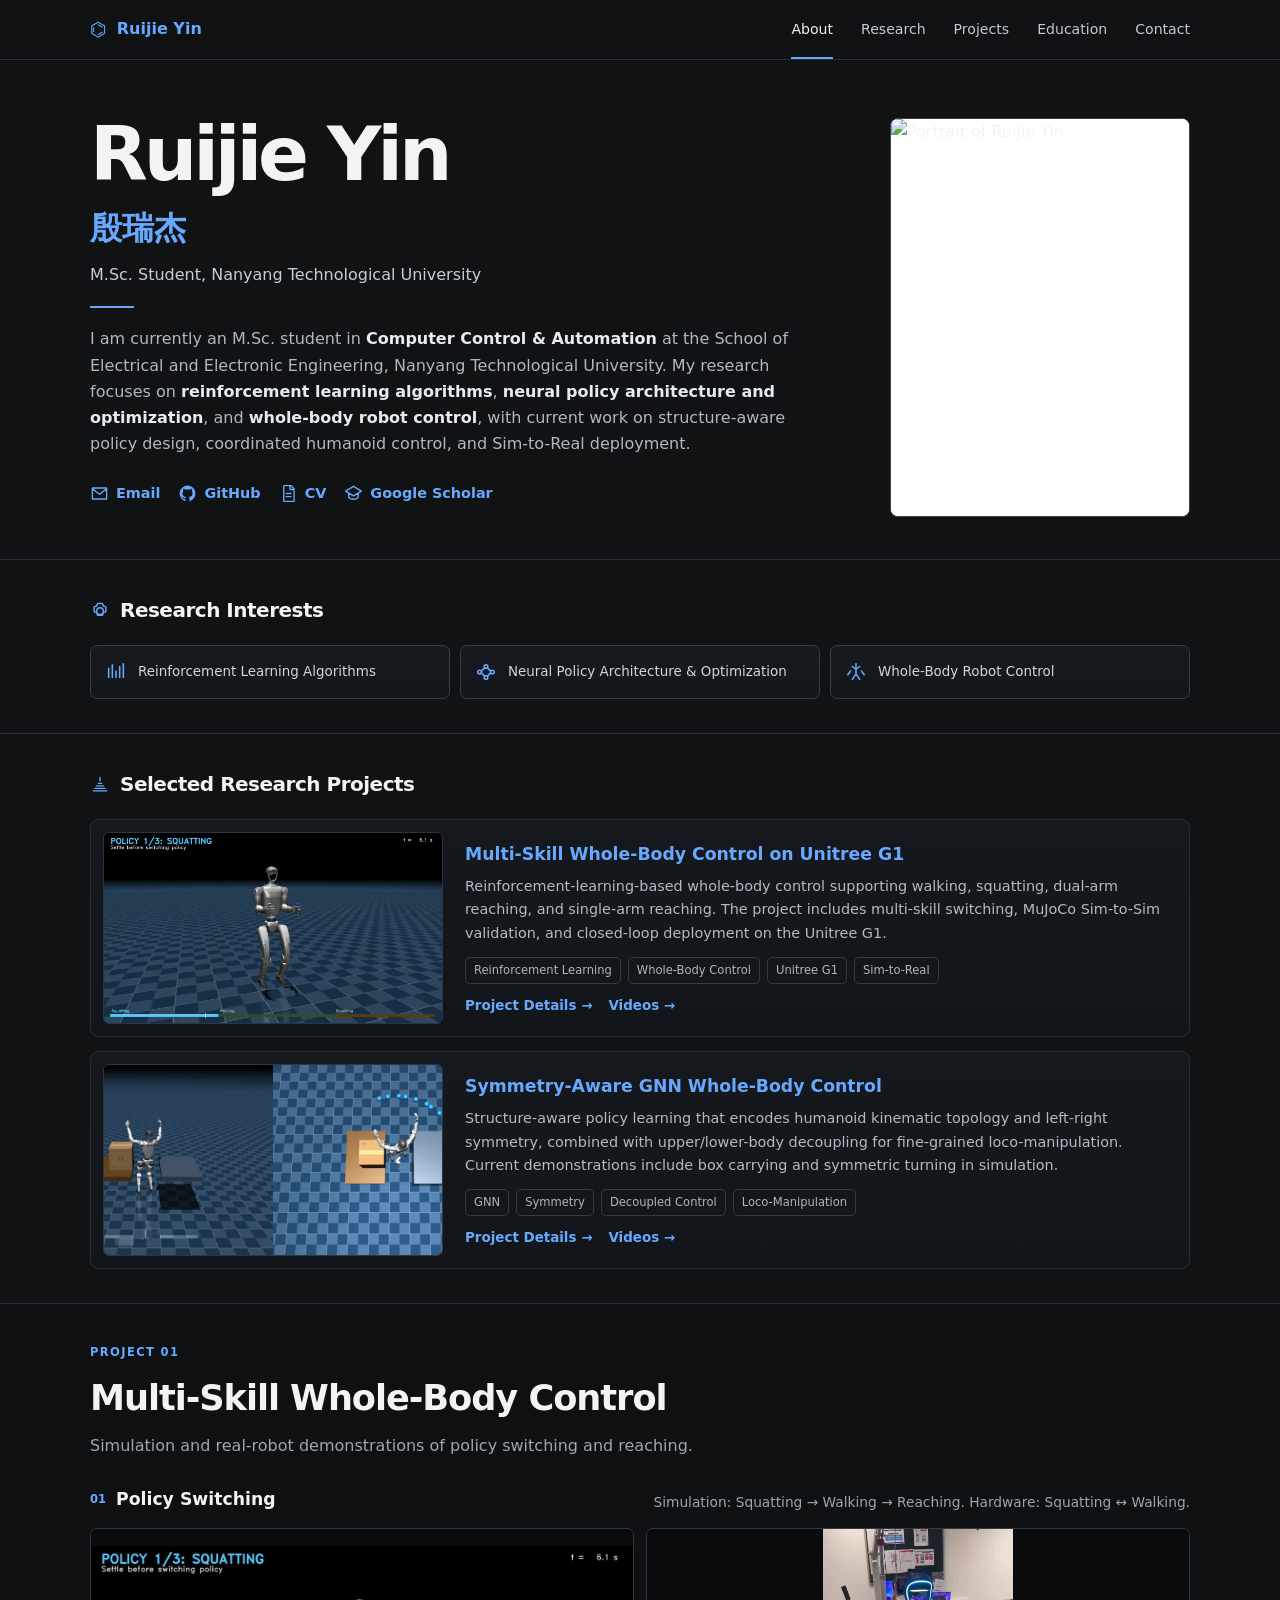
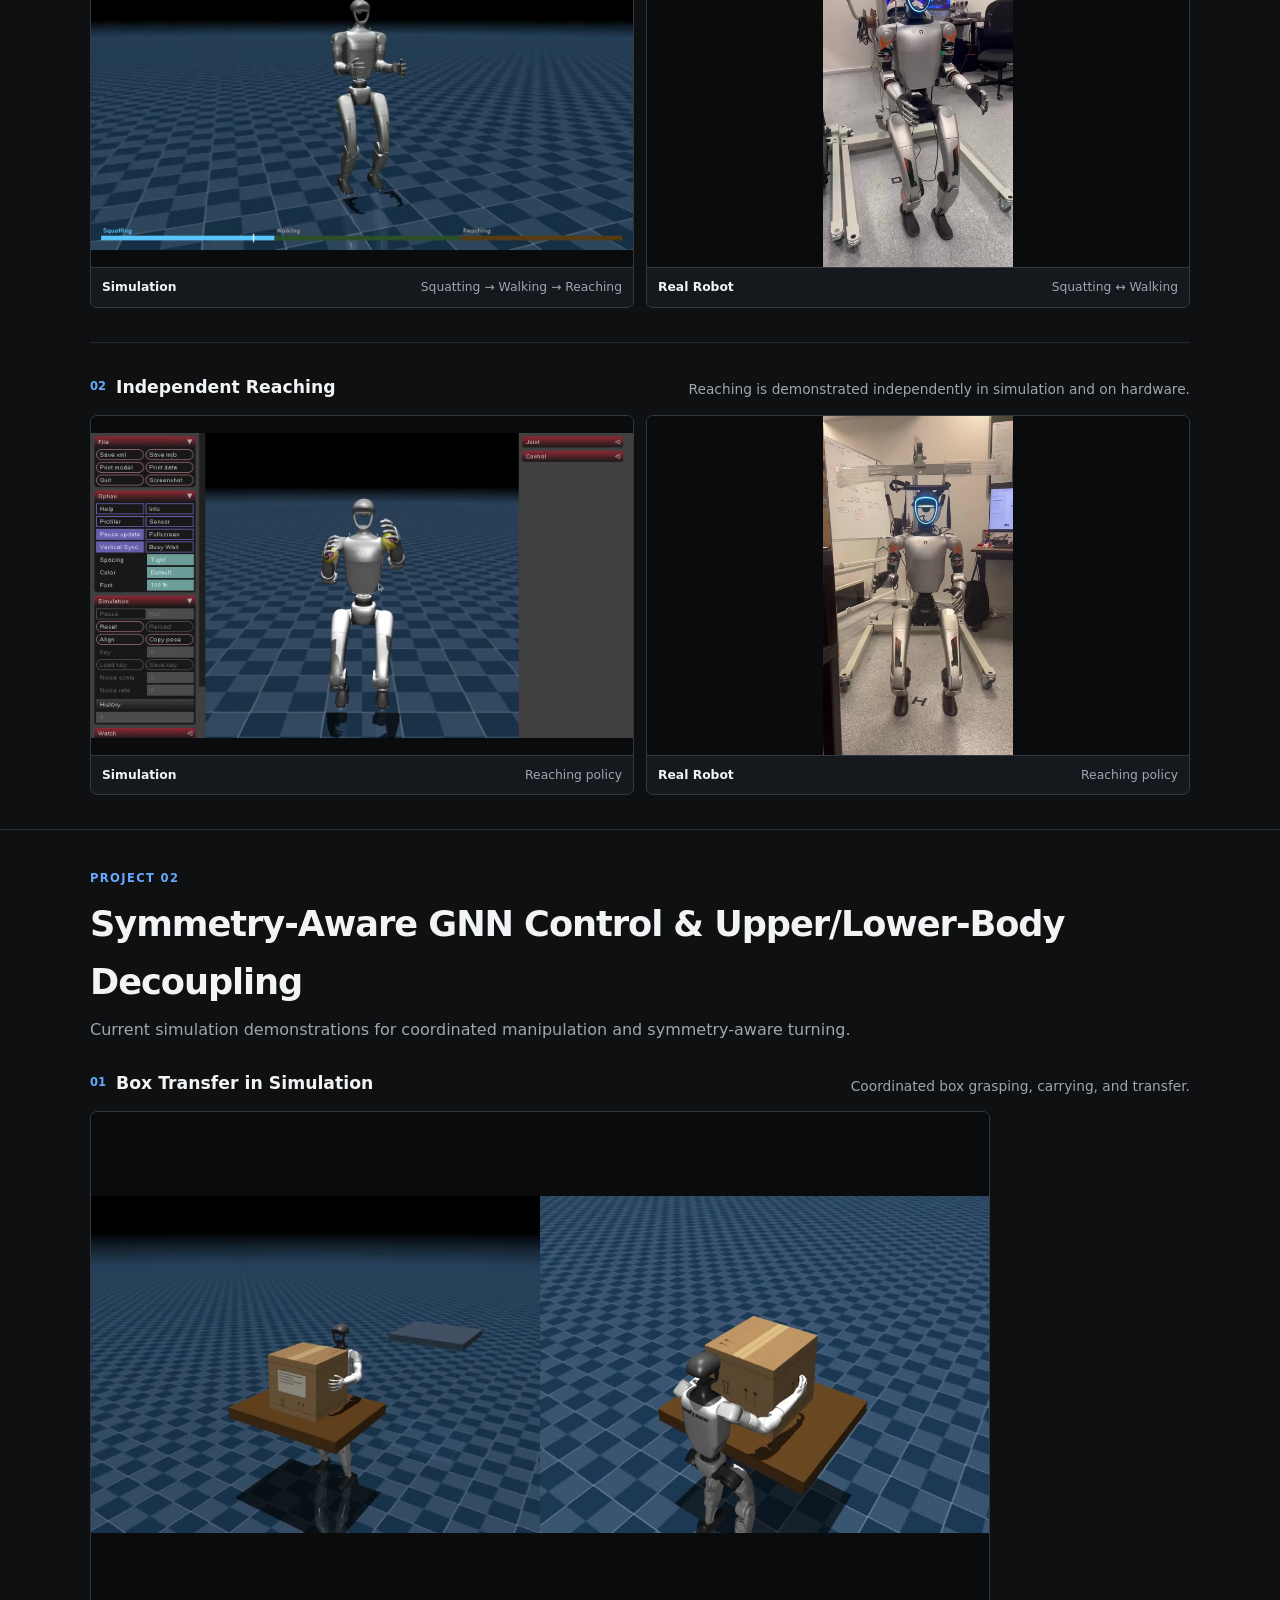
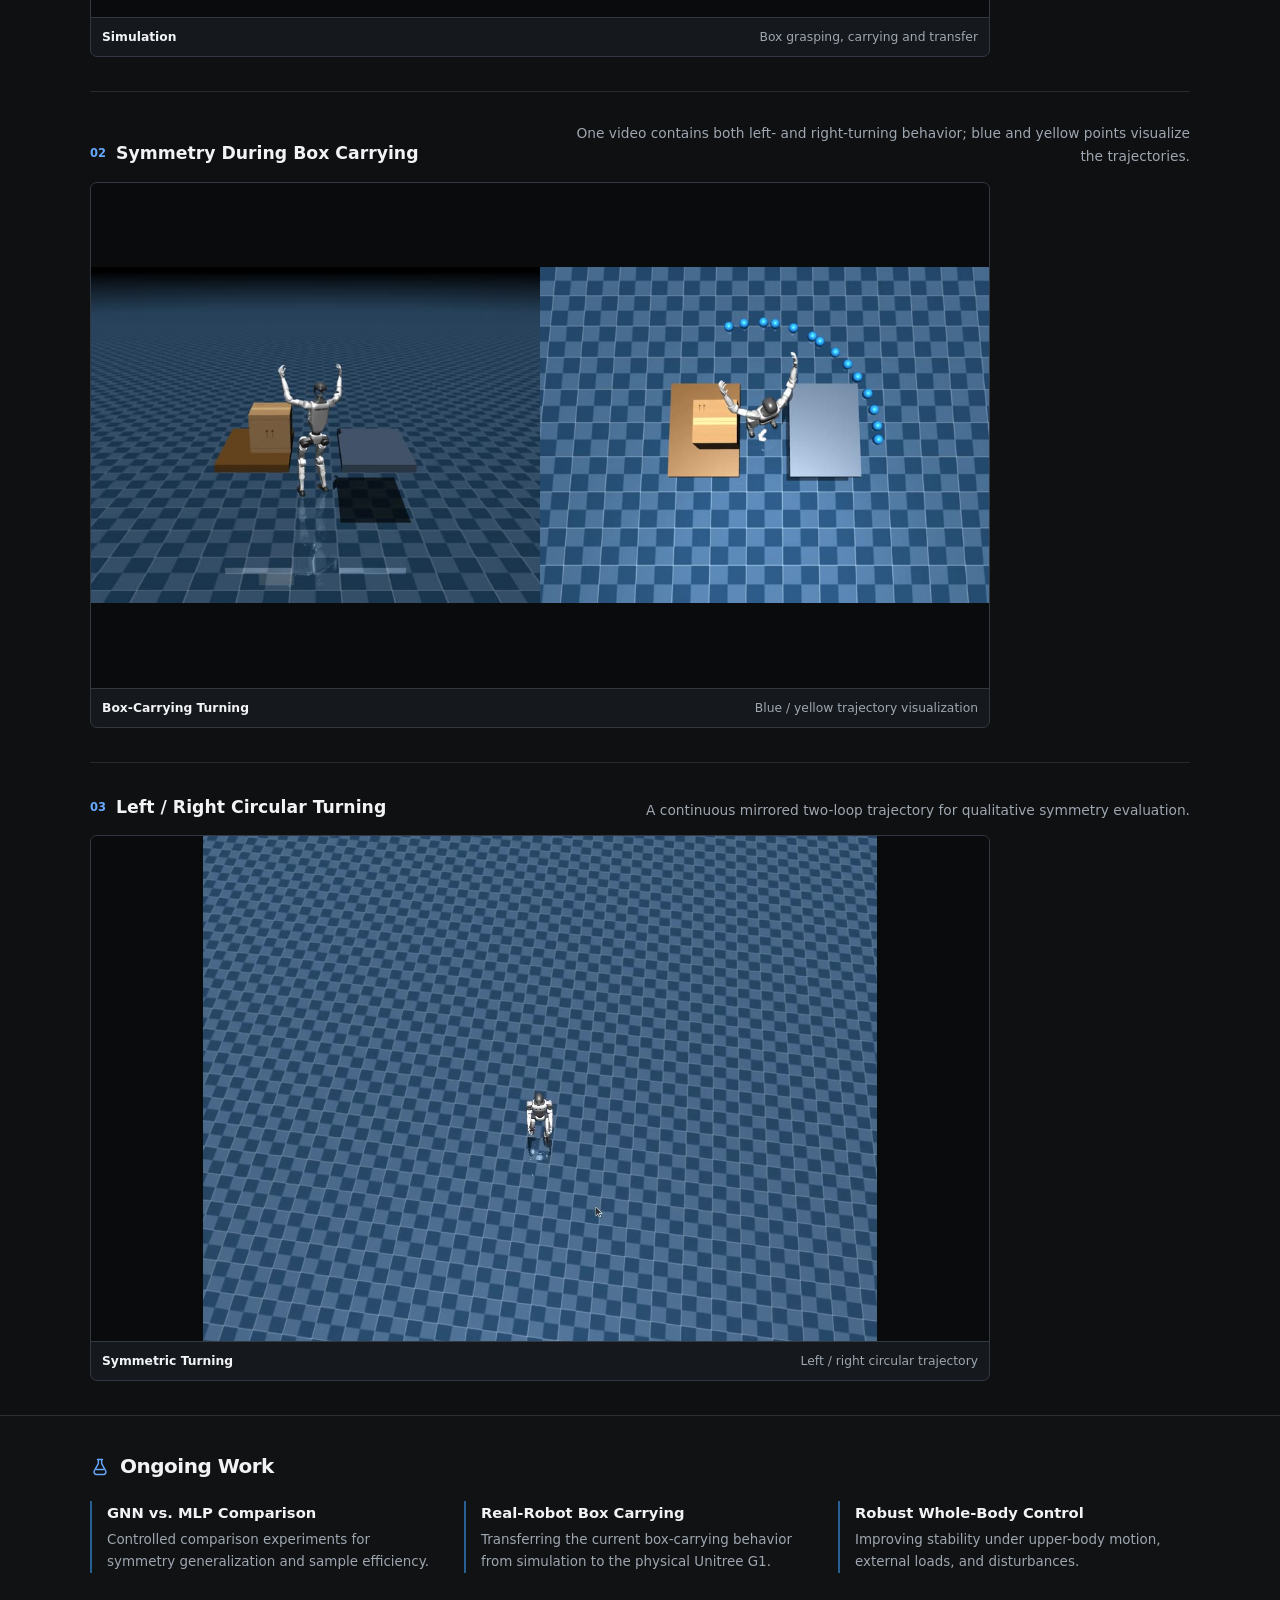
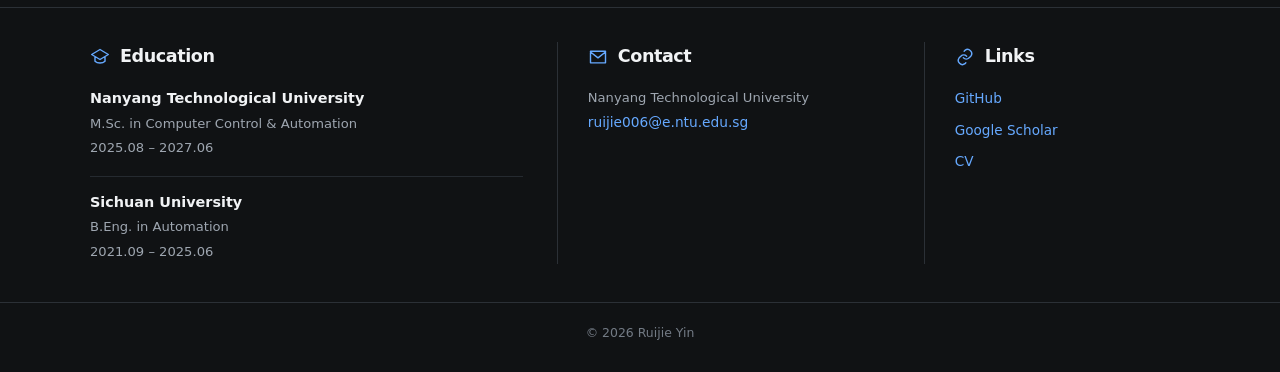
==== commit 9d57bf92: "Refine research interests to three core areas" ====
--- a/index.html
+++ b/index.html
@@ -3,7 +3,7 @@
 <head>
   <meta charset="UTF-8" />
   <meta name="viewport" content="width=device-width, initial-scale=1.0" />
-  <meta name="description" content="Academic homepage of Ruijie Yin, Nanyang Technological University. Robot learning, reinforcement learning, whole-body control, symmetry-aware GNNs and Sim-to-Real." />
+  <meta name="description" content="Academic homepage of Ruijie Yin, Nanyang Technological University. Research on reinforcement learning algorithms, neural policy architecture and optimization, and whole-body robot control." />
   <title>Ruijie Yin | 殷瑞杰</title>
   <link rel="icon" href="assets/images/favicon.svg" type="image/svg+xml" />
   <link rel="stylesheet" href="assets/css/styles.css" />
@@ -37,8 +37,10 @@
           <p class="bio">
             I am currently an M.Sc. student in <strong>Computer Control &amp; Automation</strong>
             at the School of Electrical and Electronic Engineering, Nanyang Technological University.
-            My research focuses on <strong>reinforcement-learning-based whole-body robot control</strong>,
-            especially symmetry-aware GNN policies, upper/lower-body decoupled control, and Sim-to-Real deployment.
+            My research focuses on <strong>reinforcement learning algorithms</strong>,
+            <strong>neural policy architecture and optimization</strong>, and
+            <strong>whole-body robot control</strong>, with current work on structure-aware policy design,
+            coordinated humanoid control, and Sim-to-Real deployment.
           </p>
           <div class="profile-links">
             <a href="mailto:ruijie006@e.ntu.edu.sg" aria-label="Email">
@@ -71,28 +73,16 @@
 
         <div class="research-grid">
           <article class="research-card">
-            <svg viewBox="0 0 24 24" aria-hidden="true"><path d="M7 8h10v8H7zM9 5h6v3H9zM5 10H3v4h2M19 10h2v4h-2M9 16v3M15 16v3"/></svg>
-            <span>Robot Learning</span>
+            <svg viewBox="0 0 24 24" aria-hidden="true"><path d="M4 18V8M8 18V4M12 18v-7M16 18V6M20 18V3"/></svg>
+            <span>Reinforcement Learning Algorithms</span>
           </article>
           <article class="research-card">
-            <svg viewBox="0 0 24 24" aria-hidden="true"><path d="M4 18V8M8 18V4M12 18v-7M16 18V6M20 18V3"/></svg>
-            <span>Reinforcement Learning</span>
+            <svg viewBox="0 0 24 24" aria-hidden="true"><circle cx="5" cy="12" r="2"/><circle cx="12" cy="6" r="2"/><circle cx="19" cy="12" r="2"/><circle cx="12" cy="18" r="2"/><path d="M7 11l3.5-3.5M13.5 7.5L17 11M17 13l-3.5 3.5M10.5 16.5L7 13"/></svg>
+            <span>Neural Policy Architecture &amp; Optimization</span>
           </article>
           <article class="research-card">
             <svg viewBox="0 0 24 24" aria-hidden="true"><path d="M12 3v6M8 6l4 3 4-3M12 9v5M12 14l-4 6M12 14l4 6M6 11l-3 4M18 11l3 4"/></svg>
-            <span>Whole-Body Control</span>
-          </article>
-          <article class="research-card">
-            <svg viewBox="0 0 24 24" aria-hidden="true"><circle cx="6" cy="6" r="2"/><circle cx="18" cy="6" r="2"/><circle cx="12" cy="18" r="2"/><path d="M8 7l3 9M16 7l-3 9M8 6h8"/></svg>
-            <span>Graph Neural Networks</span>
-          </article>
-          <article class="research-card">
-            <svg viewBox="0 0 24 24" aria-hidden="true"><path d="M4 12h16M12 4v16M7 7l10 10M17 7L7 17"/></svg>
-            <span>Symmetry-Aware Learning</span>
-          </article>
-          <article class="research-card">
-            <svg viewBox="0 0 24 24" aria-hidden="true"><path d="M4 7h11M12 4l3 3-3 3M20 17H9M12 14l-3 3 3 3"/></svg>
-            <span>Sim-to-Real</span>
+            <span>Whole-Body Robot Control</span>
           </article>
         </div>
       </div>
@@ -271,4 +261,4 @@
 
   <footer class="footer"><div class="container">© 2026 Ruijie Yin</div></footer>
 </body>
-</html>
+</html>
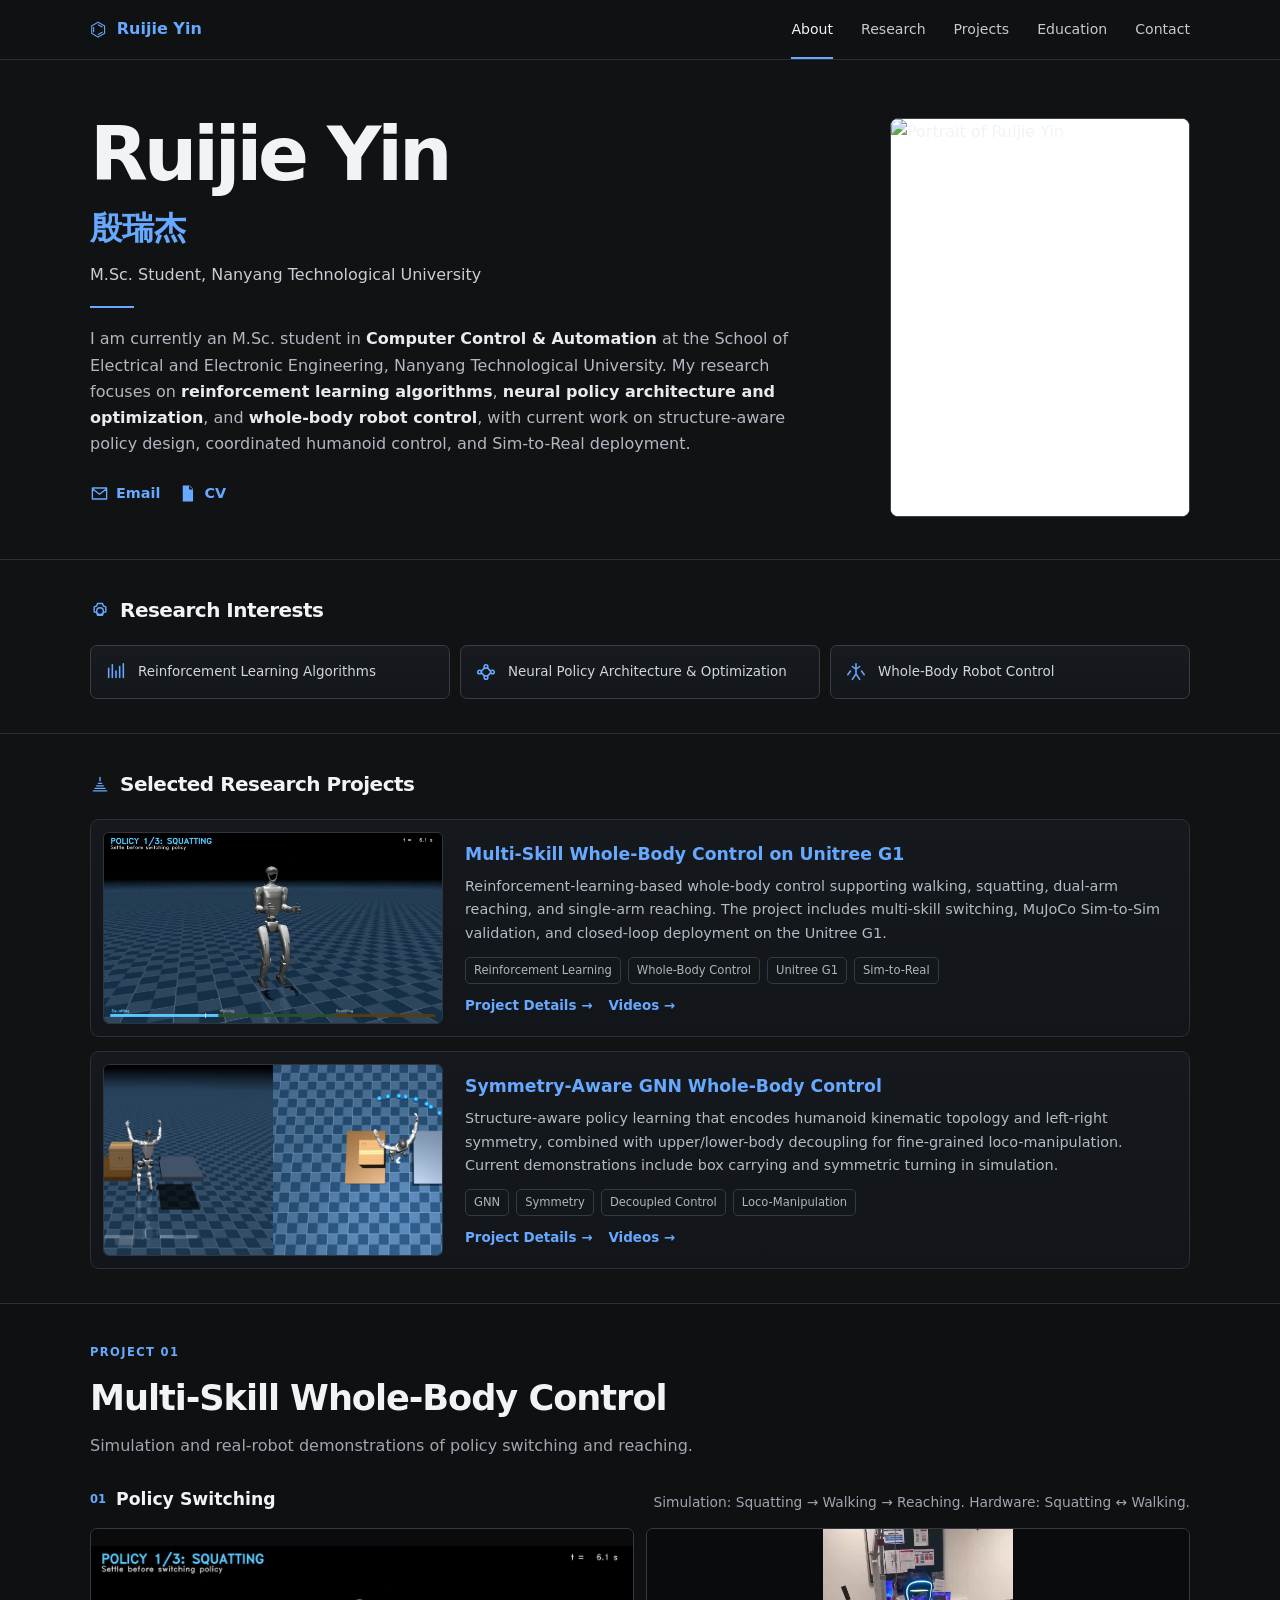
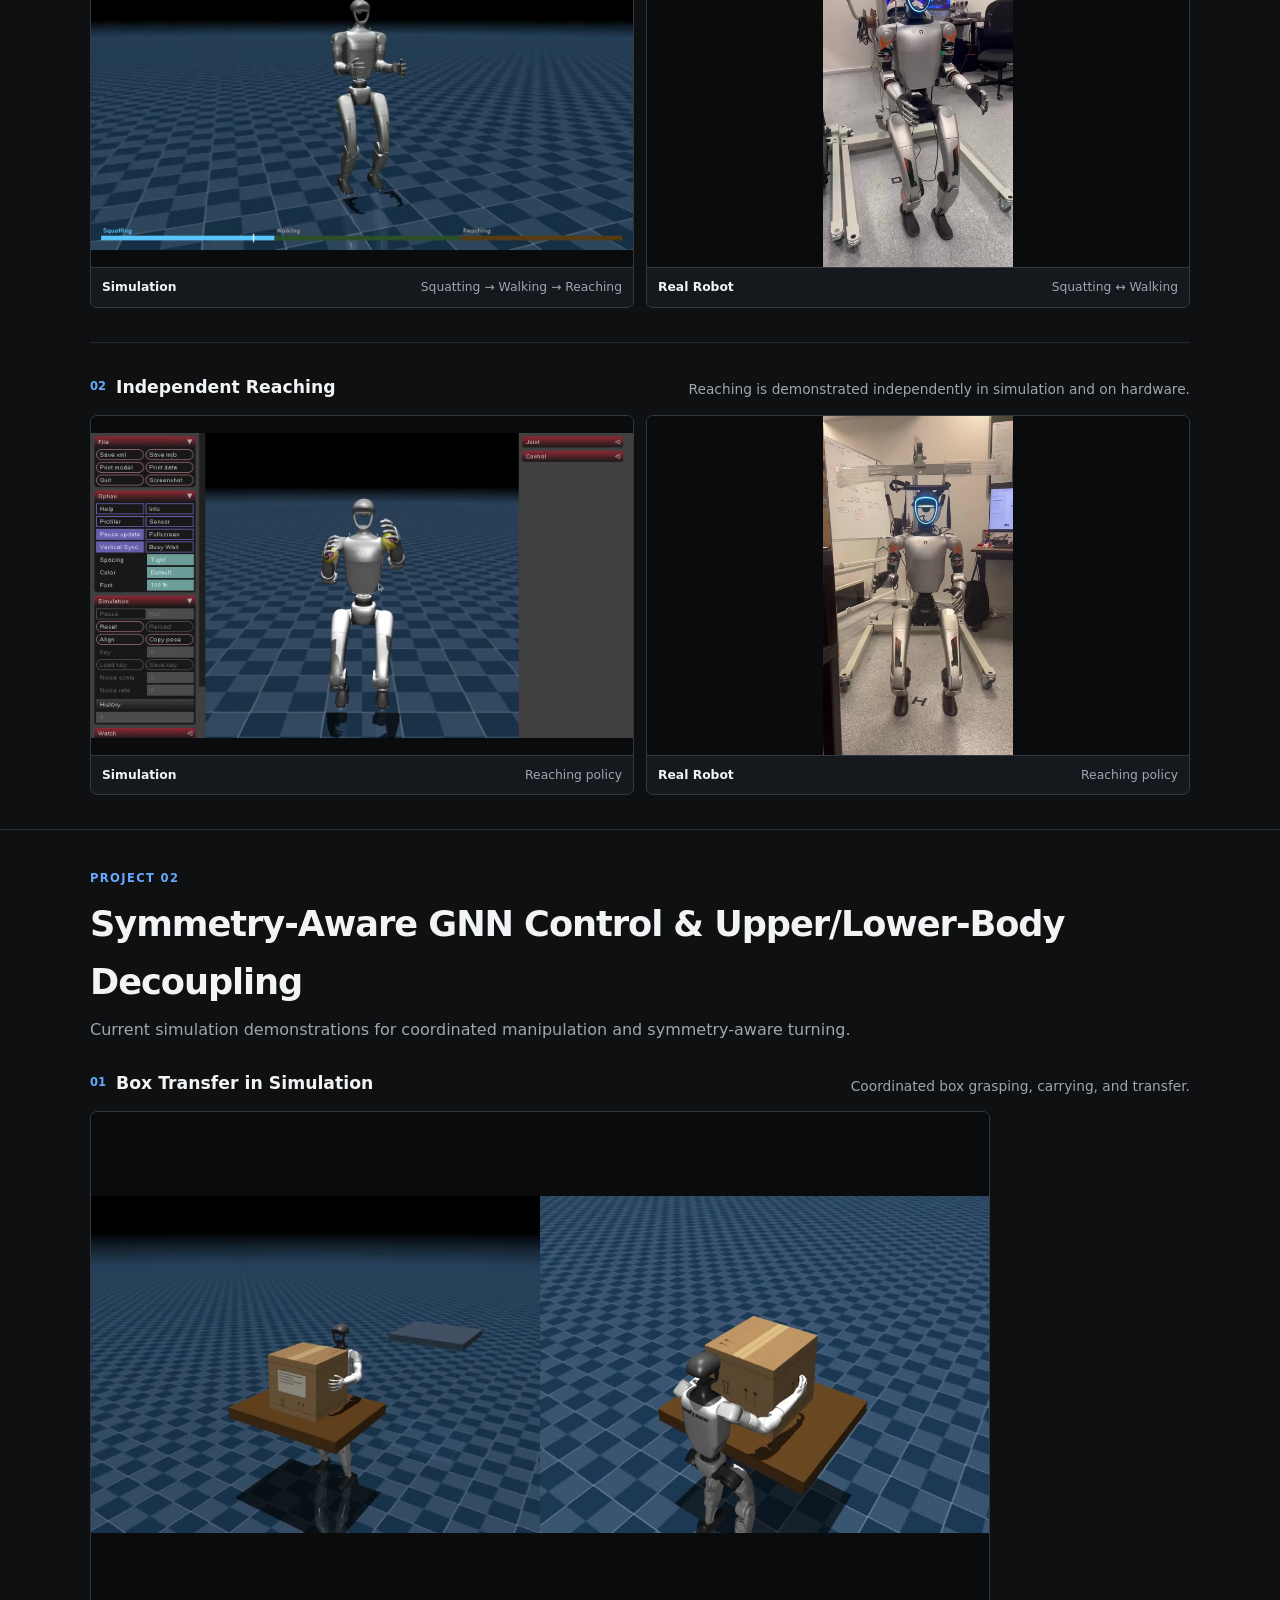
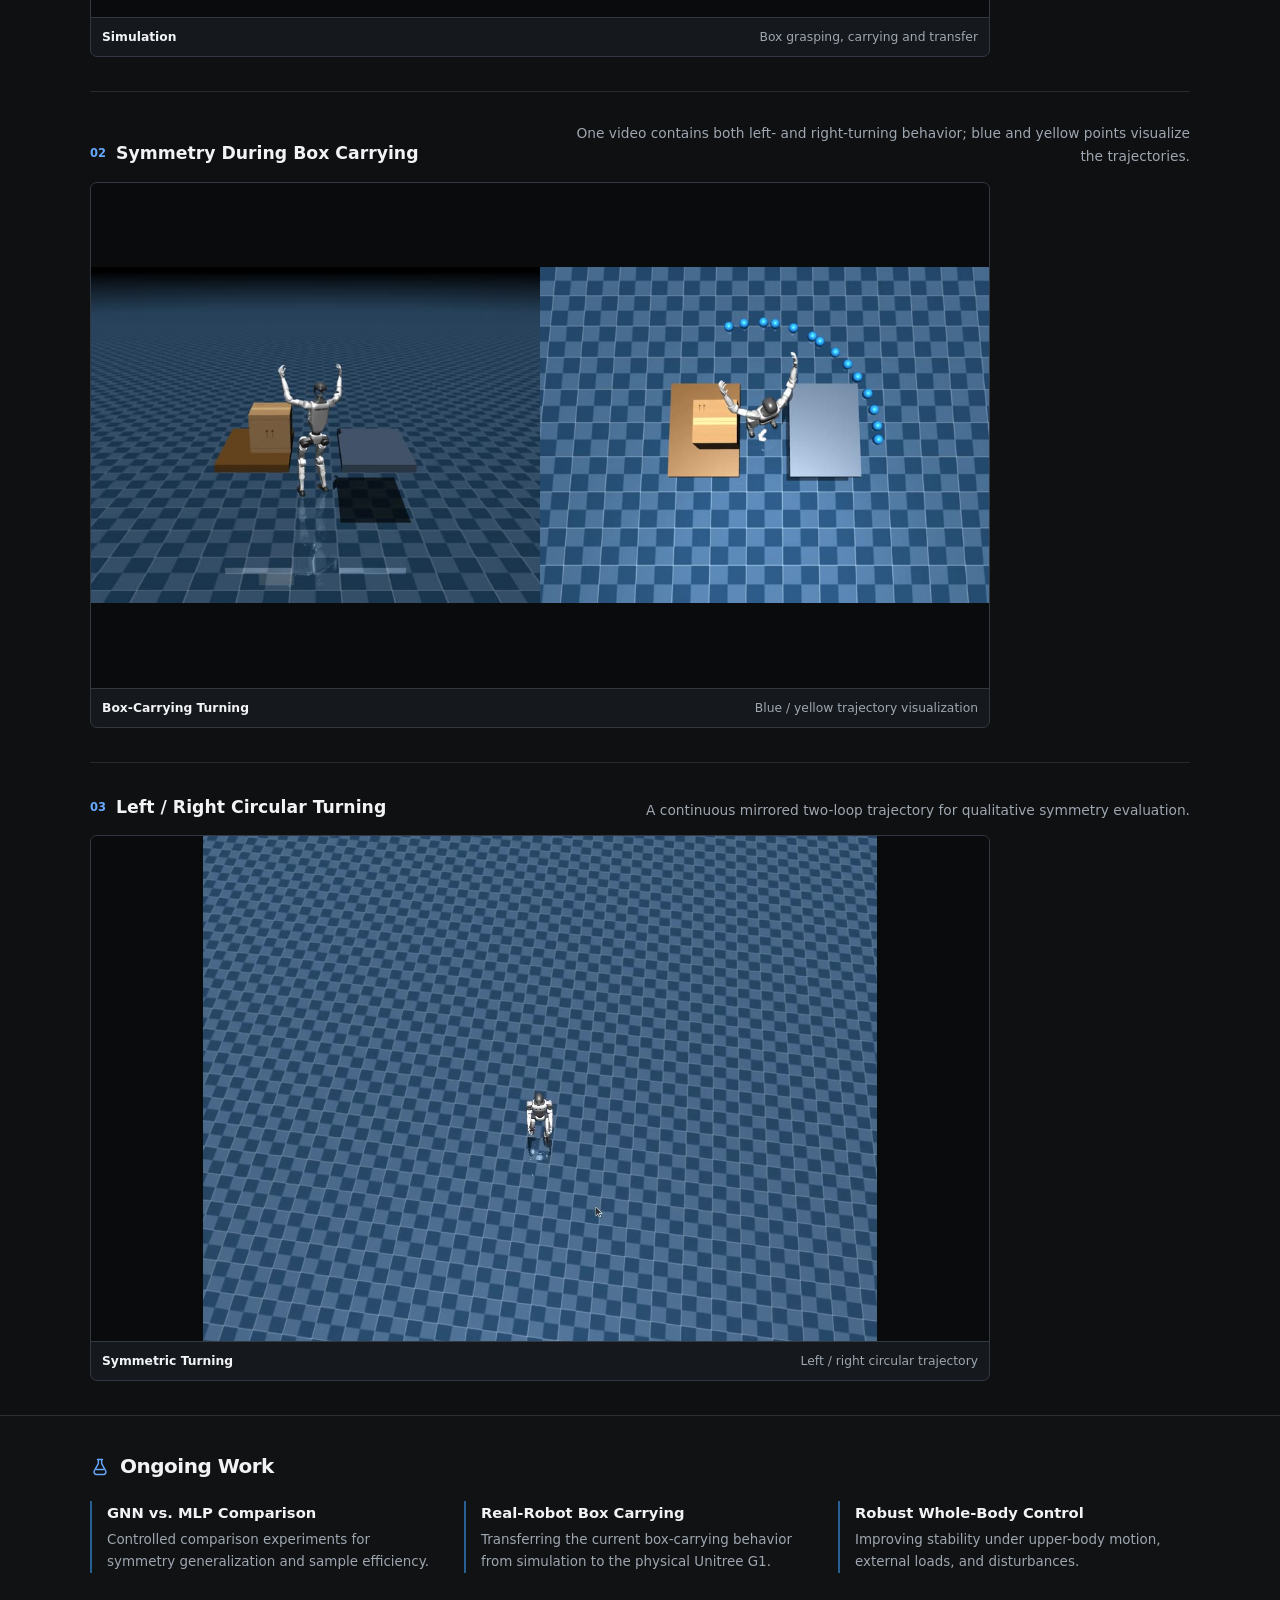
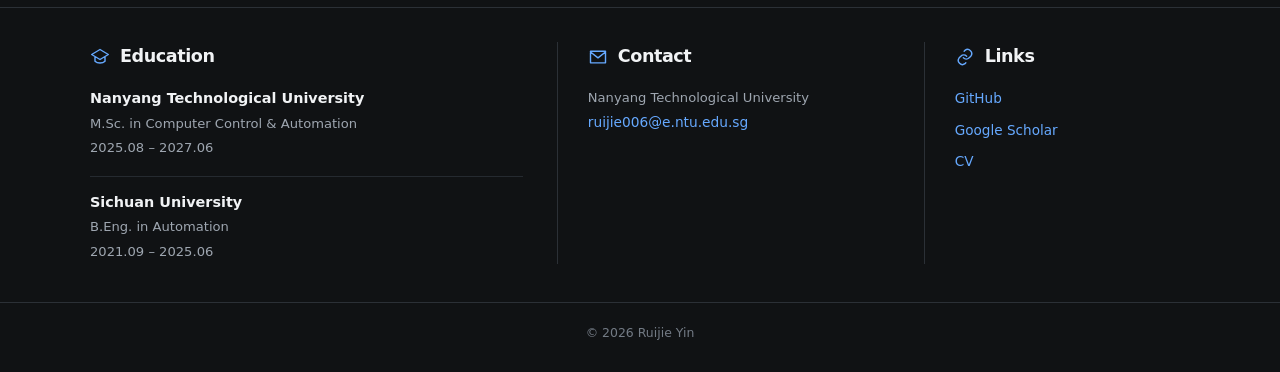
==== commit e3a61511: "Keep only Email and CV in profile links" ====
--- a/index.html
+++ b/index.html
@@ -46,14 +46,8 @@
             <a href="mailto:ruijie006@e.ntu.edu.sg" aria-label="Email">
               <svg viewBox="0 0 24 24" aria-hidden="true"><path d="M3 5h18v14H3zM3 6l9 7 9-7"/></svg><span>Email</span>
             </a>
-            <a href="https://github.com/xiaoxiaokejinhanbagui" target="_blank" rel="noreferrer" aria-label="GitHub">
-              <svg viewBox="0 0 24 24" aria-hidden="true"><path d="M12 2a10 10 0 0 0-3.16 19.49c.5.09.68-.22.68-.48v-1.87c-2.78.6-3.37-1.18-3.37-1.18-.45-1.15-1.11-1.46-1.11-1.46-.91-.62.07-.61.07-.61 1 .07 1.53 1.03 1.53 1.03.9 1.53 2.35 1.09 2.92.83.09-.65.35-1.09.64-1.34-2.22-.25-4.56-1.11-4.56-4.94 0-1.09.39-1.98 1.03-2.68-.1-.25-.45-1.27.1-2.64 0 0 .84-.27 2.75 1.02A9.58 9.58 0 0 1 12 6.84c.85 0 1.71.11 2.51.33 1.91-1.29 2.75-1.02 2.75-1.02.55 1.37.2 2.39.1 2.64.64.7 1.03 1.59 1.03 2.68 0 3.84-2.34 4.68-4.57 4.93.36.31.68.92.68 1.86V21c0 .27.18.58.69.48A10 10 0 0 0 12 2z"/></svg><span>GitHub</span>
-            </a>
             <a href="#" aria-label="CV">
               <svg viewBox="0 0 24 24" aria-hidden="true"><path d="M6 2h9l4 4v16H6zM14 2v5h5M9 12h6M9 16h6"/></svg><span>CV</span>
-            </a>
-            <a href="#" aria-label="Google Scholar">
-              <svg viewBox="0 0 24 24" aria-hidden="true"><path d="M2 9l10-6 10 6-10 6zM6 12v5c3 3 9 3 12 0v-5"/></svg><span>Google Scholar</span>
             </a>
           </div>
         </div>
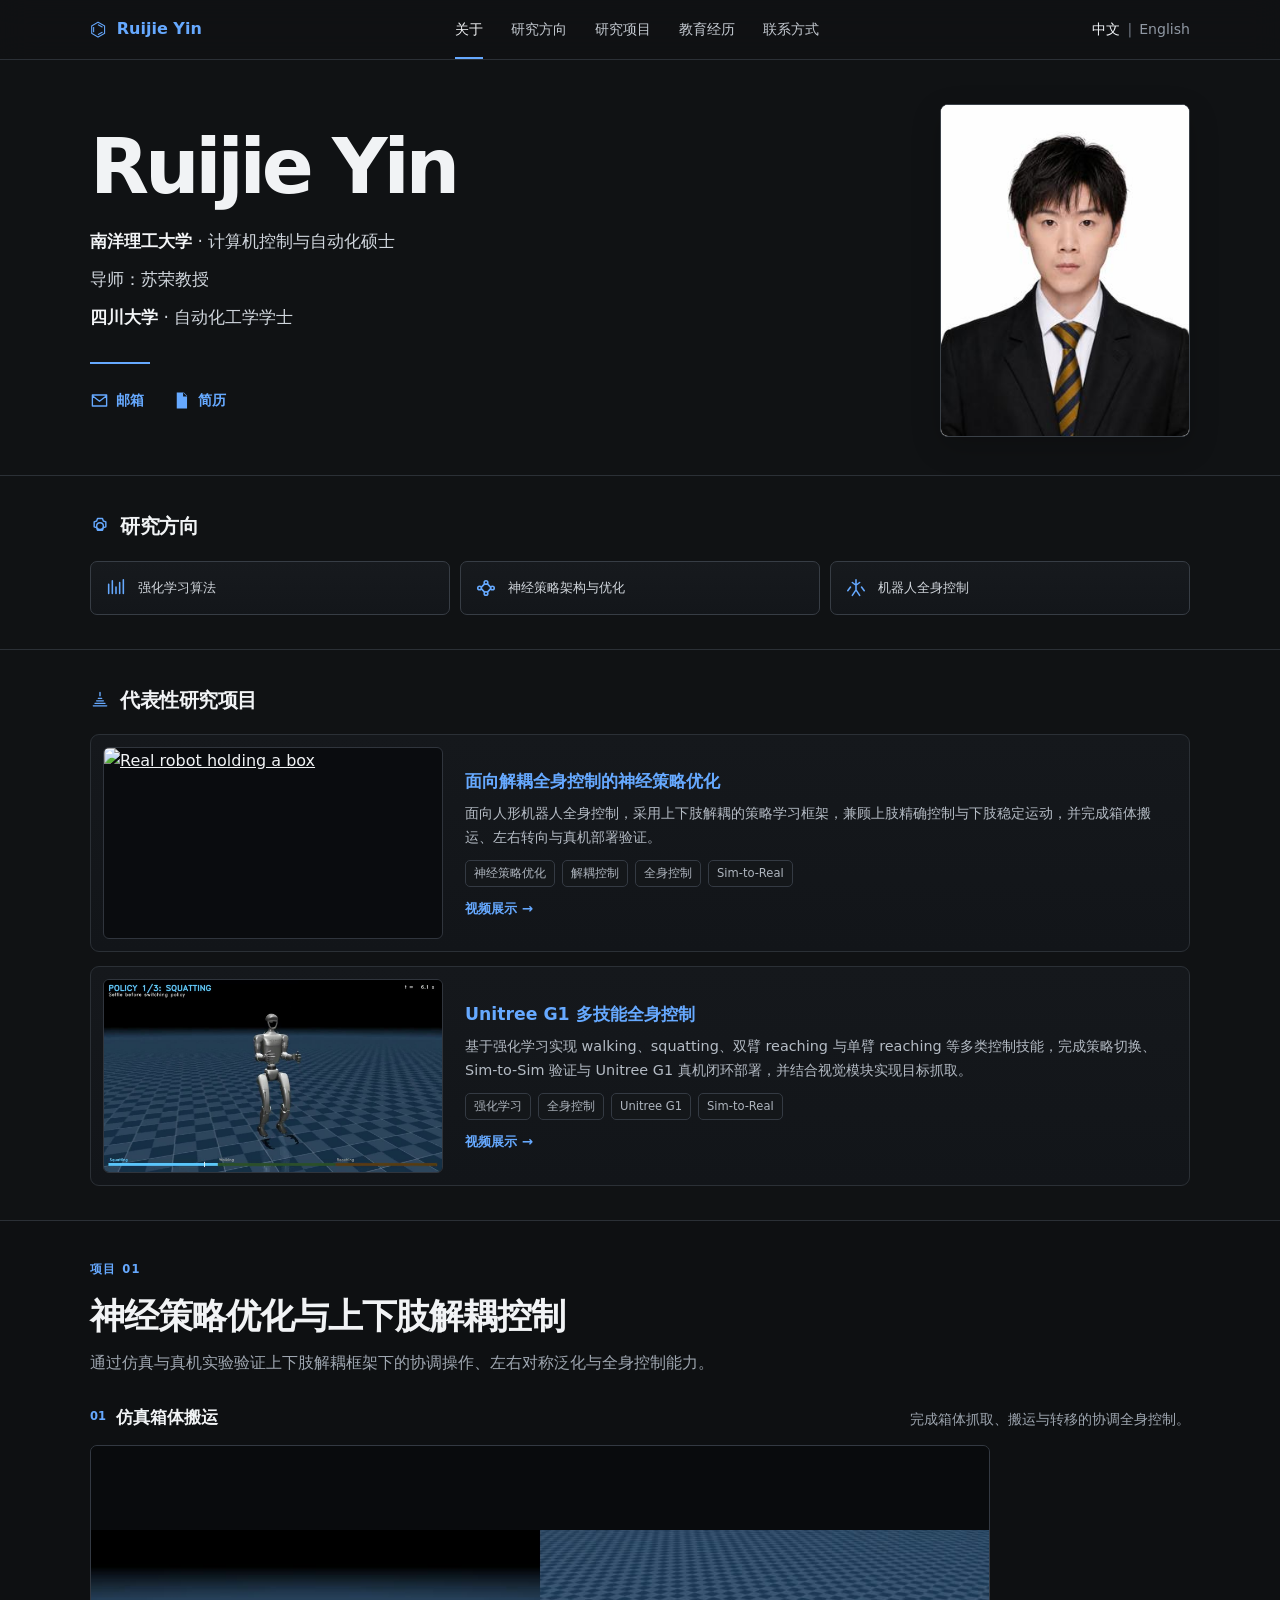
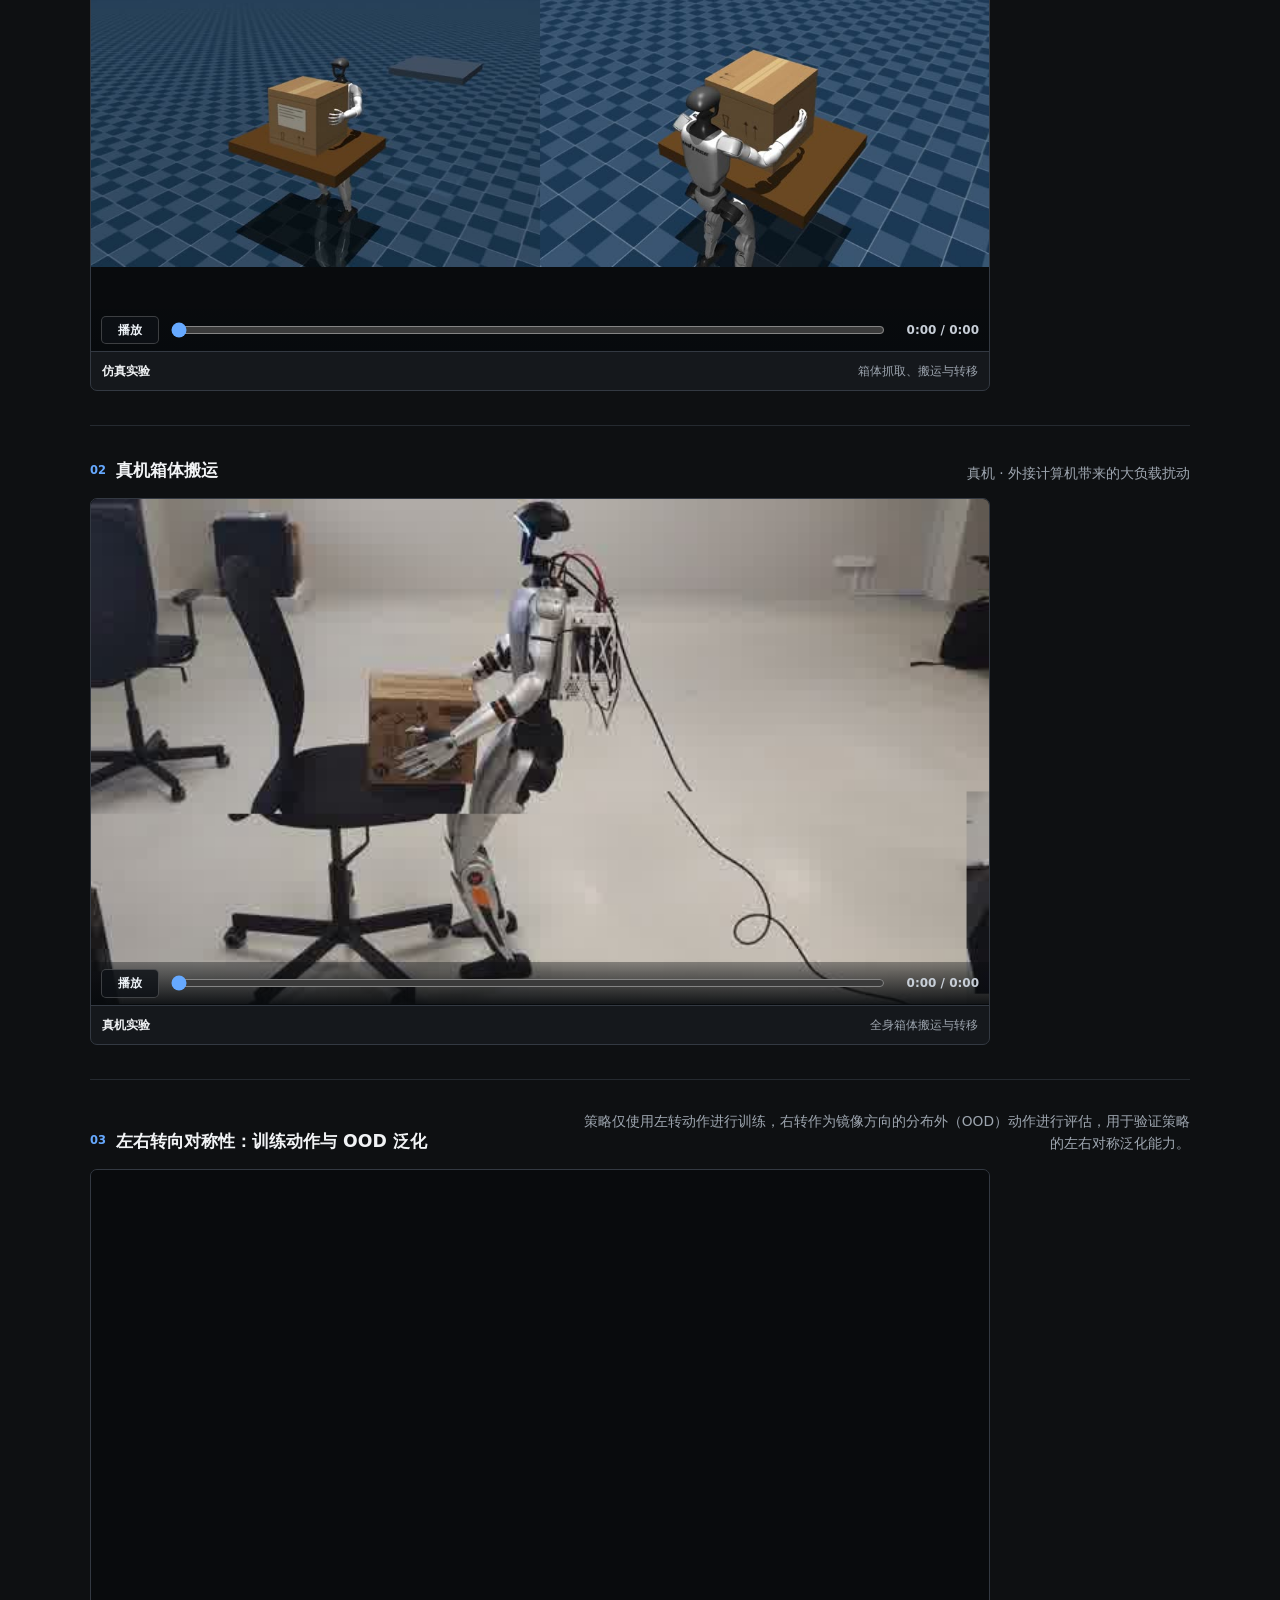
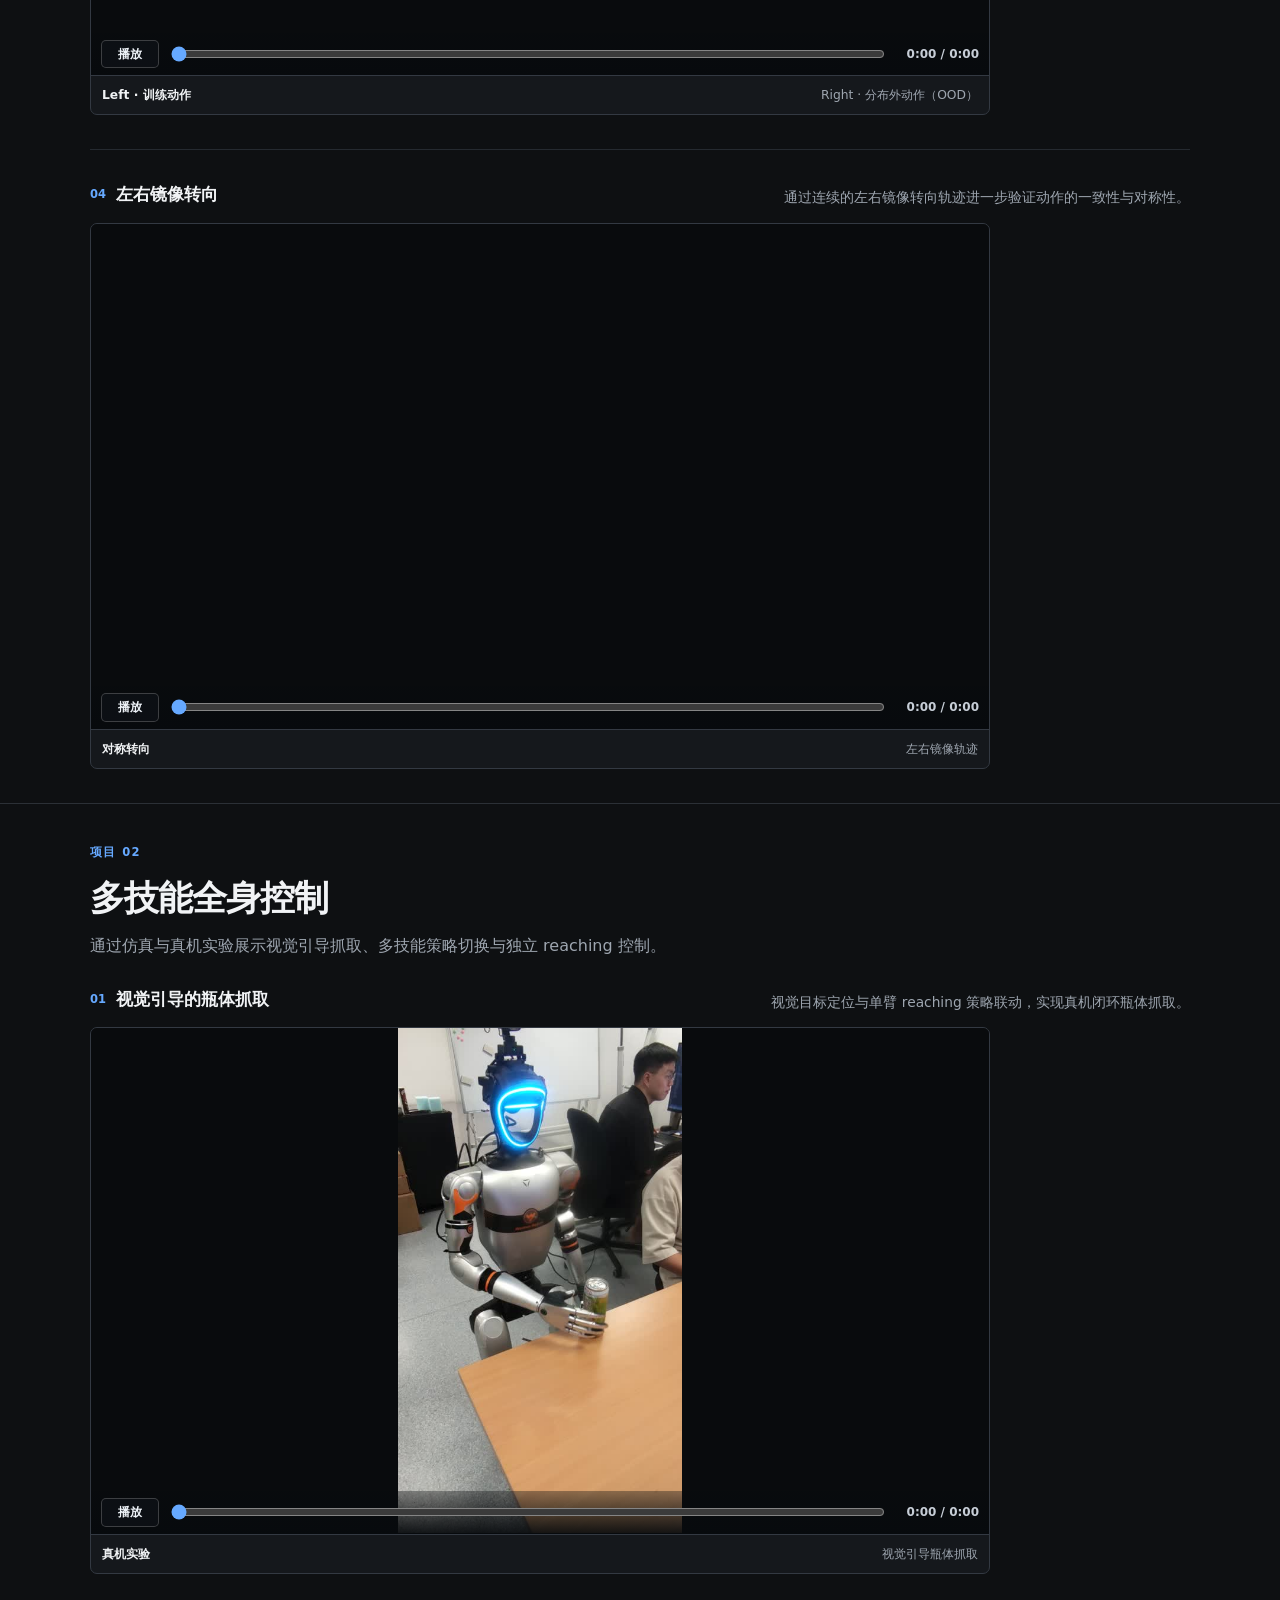
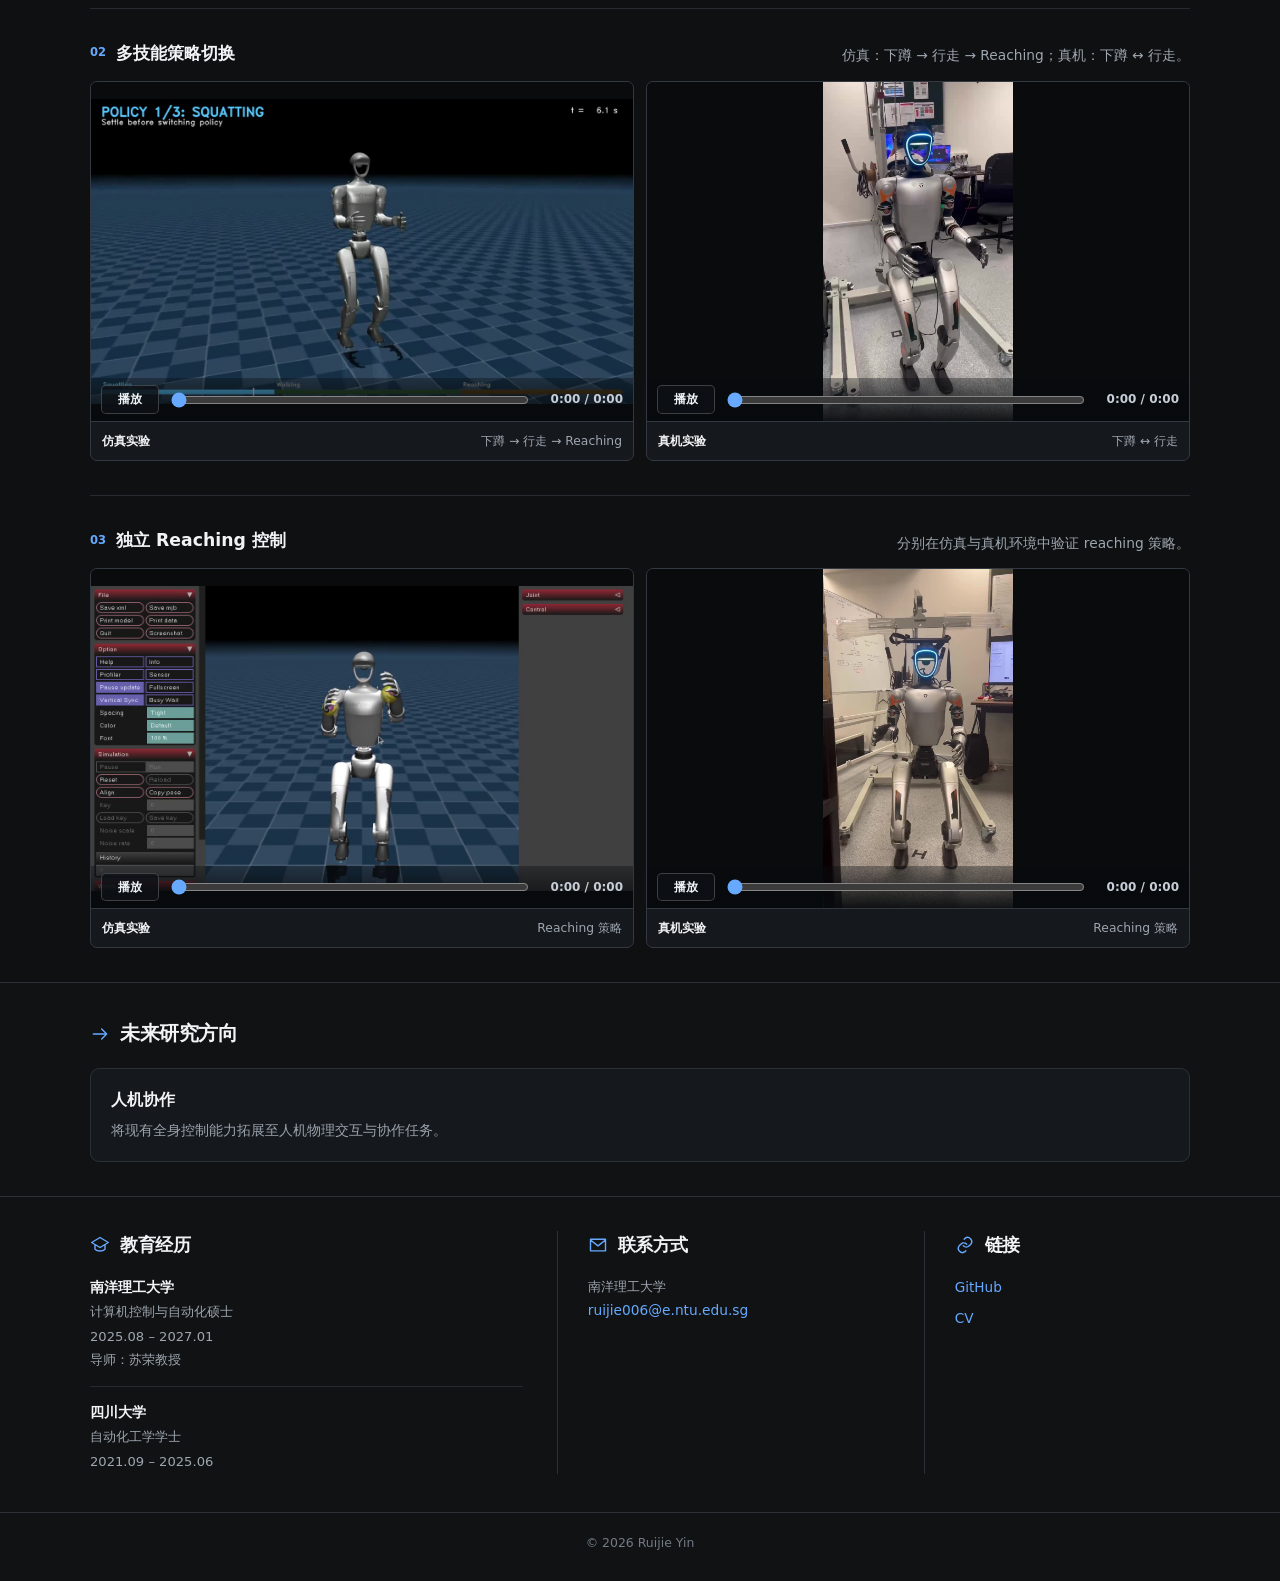
==== commit c207518b: "Batch academic homepage update: Chinese default, project videos, education and links" ====
--- a/index.html
+++ b/index.html
@@ -1,9 +1,9 @@
 <!DOCTYPE html>
-<html lang="en">
+<html lang="zh-CN">
 <head>
   <meta charset="UTF-8" />
   <meta name="viewport" content="width=device-width, initial-scale=1.0" />
-  <meta name="description" content="Academic homepage of Ruijie Yin, Nanyang Technological University. Research on reinforcement learning algorithms, neural policy architecture and optimization, and whole-body robot control." />
+  <meta name="description" content="殷瑞杰的学术主页，研究方向包括强化学习算法、神经策略架构与优化、机器人全身控制。" />
   <title>Ruijie Yin | 殷瑞杰</title>
   <link rel="icon" href="assets/images/favicon.svg" type="image/svg+xml" />
   <link rel="stylesheet" href="assets/css/styles.css" />
@@ -17,12 +17,15 @@
         <span>Ruijie Yin</span>
       </a>
       <nav class="nav" aria-label="Primary navigation">
-        <a class="active" href="#about">About</a>
-        <a href="#research">Research</a>
-        <a href="#projects">Projects</a>
-        <a href="#education">Education</a>
-        <a href="#contact">Contact</a>
+        <a class="active" href="#about">关于</a>
+        <a href="#research">研究方向</a>
+        <a href="#projects">研究项目</a>
+        <a href="#education">教育经历</a>
+        <a href="#contact">联系方式</a>
       </nav>
+      <div class="language-switch" aria-label="Language selector">
+        <button type="button" data-lang="zh" class="active">中文</button><span>|</span><button type="button" data-lang="en">English</button>
+      </div>
     </div>
   </header>
 
@@ -31,29 +34,24 @@
       <div class="container hero-grid">
         <div class="hero-copy">
           <h1>Ruijie Yin</h1>
-          <div class="cn-name">殷瑞杰</div>
-          <p class="role">M.Sc. Student, Nanyang Technological University</p>
+          <p class="role">
+            <span><strong>南洋理工大学</strong> · 计算机控制与自动化硕士</span>
+            <span>导师：苏荣教授</span>
+            <span><strong>四川大学</strong> · 自动化工学学士</span>
+          </p>
           <div class="hero-rule"></div>
-          <p class="bio">
-            I am currently an M.Sc. student in <strong>Computer Control &amp; Automation</strong>
-            at the School of Electrical and Electronic Engineering, Nanyang Technological University.
-            My research focuses on <strong>reinforcement learning algorithms</strong>,
-            <strong>neural policy architecture and optimization</strong>, and
-            <strong>whole-body robot control</strong>, with current work on structure-aware policy design,
-            coordinated humanoid control, and Sim-to-Real deployment.
-          </p>
           <div class="profile-links">
             <a href="mailto:ruijie006@e.ntu.edu.sg" aria-label="Email">
-              <svg viewBox="0 0 24 24" aria-hidden="true"><path d="M3 5h18v14H3zM3 6l9 7 9-7"/></svg><span>Email</span>
-            </a>
-            <a href="#" aria-label="CV">
-              <svg viewBox="0 0 24 24" aria-hidden="true"><path d="M6 2h9l4 4v16H6zM14 2v5h5M9 12h6M9 16h6"/></svg><span>CV</span>
+              <svg viewBox="0 0 24 24" aria-hidden="true"><path d="M3 5h18v14H3zM3 6l9 7 9-7"/></svg><span>邮箱</span>
+            </a>
+            <a href="assets/cv/Ruijie_Yin_CV.pdf" target="_blank" rel="noopener" aria-label="CV">
+              <svg viewBox="0 0 24 24" aria-hidden="true"><path d="M6 2h9l4 4v16H6zM14 2v5h5M9 12h6M9 16h6"/></svg><span>简历</span>
             </a>
           </div>
         </div>
 
         <div class="portrait-wrap">
-          <img src="assets/images/profile-original.png" alt="Portrait of Ruijie Yin" />
+          <img src="assets/images/profile-current.jpg" alt="Portrait of Ruijie Yin" />
         </div>
       </div>
     </section>
@@ -62,21 +60,21 @@
       <div class="container">
         <div class="section-title-with-icon">
           <svg class="section-icon" viewBox="0 0 24 24" aria-hidden="true"><path d="M9 3h6l1 3 3 1v6l-3 1-1 3H9l-1-3-3-1V7l3-1zM12 8a4 4 0 1 0 0 8 4 4 0 0 0 0-8z"/></svg>
-          <h2>Research Interests</h2>
+          <h2>研究方向</h2>
         </div>
 
         <div class="research-grid">
           <article class="research-card">
             <svg viewBox="0 0 24 24" aria-hidden="true"><path d="M4 18V8M8 18V4M12 18v-7M16 18V6M20 18V3"/></svg>
-            <span>Reinforcement Learning Algorithms</span>
+            <span>强化学习算法</span>
           </article>
           <article class="research-card">
             <svg viewBox="0 0 24 24" aria-hidden="true"><circle cx="5" cy="12" r="2"/><circle cx="12" cy="6" r="2"/><circle cx="19" cy="12" r="2"/><circle cx="12" cy="18" r="2"/><path d="M7 11l3.5-3.5M13.5 7.5L17 11M17 13l-3.5 3.5M10.5 16.5L7 13"/></svg>
-            <span>Neural Policy Architecture &amp; Optimization</span>
+            <span>神经策略架构与优化</span>
           </article>
           <article class="research-card">
             <svg viewBox="0 0 24 24" aria-hidden="true"><path d="M12 3v6M8 6l4 3 4-3M12 9v5M12 14l-4 6M12 14l4 6M6 11l-3 4M18 11l3 4"/></svg>
-            <span>Whole-Body Robot Control</span>
+            <span>机器人全身控制</span>
           </article>
         </div>
       </div>
@@ -86,50 +84,81 @@
       <div class="container">
         <div class="section-title-with-icon">
           <svg class="section-icon" viewBox="0 0 24 24" aria-hidden="true"><path d="M4 19h16M6 16h12M8 13h8M10 10h4M12 3v4"/></svg>
-          <h2>Selected Research Projects</h2>
+          <h2>代表性研究项目</h2>
         </div>
 
         <div class="project-list">
-          <article class="project-card">
-            <a class="project-media" href="#whole-body-detail" aria-label="Open Multi-Skill Whole-Body Control project details">
+          <article class="project-card" data-project="decoupled">
+            <a class="project-media" href="#symmetry-detail" aria-label="Open project videos">
+              <img src="assets/images/posters/box-transfer-project-real.jpg?v=20260817-hardware" alt="Real robot holding a box" />
+            </a>
+            <div class="project-copy">
+              <h3>面向解耦全身控制的神经策略优化</h3>
+              <p>结合神经策略优化与上下肢解耦控制，实现人形机器人精细、稳健的全身控制，并完成箱体搬运、转向及真机部署验证。</p>
+              <div class="project-tags">
+                <span>神经策略优化</span><span>解耦控制</span><span>全身控制</span><span>Sim-to-Real</span>
+              </div>
+              <div class="project-links"><a href="#symmetry-detail">视频展示 →</a></div>
+            </div>
+          </article>
+
+          <article class="project-card" data-project="multiskill">
+            <a class="project-media" href="#whole-body-detail" aria-label="Open project videos">
               <img src="assets/images/posters/skill_switch_sim.jpg" alt="Unitree G1 multi-skill policy switching in simulation" />
             </a>
             <div class="project-copy">
-              <h3>Multi-Skill Whole-Body Control on Unitree G1</h3>
-              <p>
-                Reinforcement-learning-based whole-body control supporting walking, squatting,
-                dual-arm reaching, and single-arm reaching. The project includes multi-skill switching,
-                MuJoCo Sim-to-Sim validation, and closed-loop deployment on the Unitree G1.
-              </p>
+              <h3>Unitree G1 多技能全身控制</h3>
+              <p>基于强化学习实现行走、下蹲、双臂到达与单臂到达等多技能控制，并完成多技能在线切换、Sim-to-Sim 验证及 Unitree G1 真机闭环部署。</p>
               <div class="project-tags">
-                <span>Reinforcement Learning</span><span>Whole-Body Control</span><span>Unitree G1</span><span>Sim-to-Real</span>
+                <span>强化学习</span><span>全身控制</span><span>Unitree G1</span><span>Sim-to-Real</span>
               </div>
-              <div class="project-links">
-                <a href="#whole-body-detail">Project Details →</a>
-                <a href="#whole-body-detail">Videos →</a>
-              </div>
+              <div class="project-links"><a href="#whole-body-detail">视频展示 →</a></div>
             </div>
           </article>
-
-          <article class="project-card">
-            <a class="project-media" href="#symmetry-detail" aria-label="Open Symmetry-Aware GNN Whole-Body Control project details">
-              <img src="assets/images/posters/box_turn_symmetry.jpg" alt="Symmetry-aware box-carrying turning demo" />
-            </a>
-            <div class="project-copy">
-              <h3>Symmetry-Aware GNN Whole-Body Control</h3>
-              <p>
-                Structure-aware policy learning that encodes humanoid kinematic topology and left-right symmetry,
-                combined with upper/lower-body decoupling for fine-grained loco-manipulation. Current demonstrations
-                include box carrying and symmetric turning in simulation.
-              </p>
-              <div class="project-tags">
-                <span>GNN</span><span>Symmetry</span><span>Decoupled Control</span><span>Loco-Manipulation</span>
-              </div>
-              <div class="project-links">
-                <a href="#symmetry-detail">Project Details →</a>
-                <a href="#symmetry-detail">Videos →</a>
-              </div>
-            </div>
+        </div>
+      </div>
+    </section>
+
+    <section class="section detail-section" id="symmetry-detail">
+      <div class="container">
+        <div class="detail-heading">
+          <span class="detail-kicker">项目 01</span>
+          <h2>神经策略优化与上下肢解耦控制</h2>
+          <p>通过仿真与真机实验验证协同操作、转向行为以及上下肢解耦框架下的全身控制性能。</p>
+        </div>
+
+        <div class="demo-block">
+          <div class="demo-header"><div><span class="demo-index">01</span><h3>仿真箱体搬运</h3></div><p>展示箱体抓取、搬运与转移过程中的协调全身控制。</p></div>
+          <article class="video-card feature-video">
+            <div class="video-shell feature-shell"><video autoplay muted loop playsinline preload="metadata" poster="assets/images/posters/box_transfer_sim.jpg"><source src="assets/videos/gnn_symmetry/box-transfer-simulation.mp4?v=20260817-restored" type="video/mp4" /></video></div>
+            <div class="video-label-block"><strong>仿真实验</strong><span>箱体抓取、搬运与转移</span></div>
+          </article>
+        </div>
+
+        <div class="demo-block box-hardware-demo">
+          <div class="demo-header"><div><span class="demo-index">02</span><h3>真机箱体搬运</h3></div><p>真机 · 外接计算机带来的大负载扰动</p></div>
+          <article class="video-card feature-video">
+            <div class="video-shell feature-shell"><video autoplay muted loop playsinline preload="metadata" poster="assets/images/posters/box-transfer-hardware.jpg"><source src="assets/videos/gnn_symmetry/box-transfer-hardware.mp4" type="video/mp4" /></video></div>
+            <div class="video-label-block"><strong>真机实验</strong><span>全身箱体搬运与转移</span></div>
+          </article>
+        </div>
+
+        <div class="demo-block symmetry-ood-demo">
+          <div class="demo-header">
+            <div><span class="demo-index">03</span><h3>左右转向对称泛化</h3></div>
+            <p>策略仅使用左转动作进行训练，右转作为镜像方向的分布外动作进行评估，用于验证策略对左右对称结构的泛化能力。</p>
+          </div>
+          <article class="video-card feature-video">
+            <div class="video-shell feature-shell"><video autoplay muted loop playsinline preload="metadata"><source src="assets/videos/gnn_symmetry/symmetry-training-vs-ood.mp4" type="video/mp4" /></video></div>
+            <div class="video-label-block"><strong>左转 · 训练动作</strong><span>右转 · 分布外动作（OOD）</span></div>
+          </article>
+        </div>
+
+        <div class="demo-block symmetry-second-demo">
+          <div class="demo-header"><div><span class="demo-index">04</span><h3>左右镜像转向一致性</h3></div><p>进一步展示左右转向命令下稳定且一致的镜像运动行为，用于定性验证动作对称性。</p></div>
+          <article class="video-card feature-video">
+            <div class="video-shell feature-shell"><video autoplay muted loop playsinline preload="metadata"><source src="assets/videos/gnn_symmetry/symmetry-turning-additional.mp4" type="video/mp4" /></video></div>
+            <div class="video-label-block"><strong>对称性验证</strong><span>左右镜像转向行为</span></div>
           </article>
         </div>
       </div>
@@ -138,116 +167,62 @@
     <section class="section detail-section" id="whole-body-detail">
       <div class="container">
         <div class="detail-heading">
-          <span class="detail-kicker">PROJECT 01</span>
-          <h2>Multi-Skill Whole-Body Control</h2>
-          <p>Simulation and real-robot demonstrations of policy switching and reaching.</p>
+          <span class="detail-kicker">项目 02</span>
+          <h2>Unitree G1 多技能全身控制</h2>
+          <p>展示多技能全身控制、到达控制以及视觉引导操作的仿真与真机结果。</p>
+        </div>
+
+        <div class="demo-block vision-grasp-demo">
+          <div class="demo-header"><div><span class="demo-index">01</span><h3>视觉引导的瓶体抓取</h3></div><p>视觉目标定位与单臂到达策略联动，实现真机目标引导与闭环抓取。</p></div>
+          <article class="video-card feature-video">
+            <div class="video-shell feature-shell"><video autoplay muted loop playsinline preload="metadata" poster="assets/images/posters/bottle-grasping-hardware.jpg"><source src="assets/videos/whole_body/bottle-grasping-hardware.mp4" type="video/mp4" /></video></div>
+            <div class="video-label-block"><strong>真机实验</strong><span>视觉引导瓶体抓取</span></div>
+          </article>
         </div>
 
         <div class="demo-block">
-          <div class="demo-header">
-            <div><span class="demo-index">01</span><h3>Policy Switching</h3></div>
-            <p>Simulation: Squatting → Walking → Reaching. Hardware: Squatting ↔ Walking.</p>
-          </div>
+          <div class="demo-header"><div><span class="demo-index">02</span><h3>多技能策略切换</h3></div><p>仿真：下蹲 → 行走 → 到达；真机：下蹲 ↔ 行走。</p></div>
           <div class="video-grid two-feature">
-            <article class="video-card">
-              <div class="video-shell"><video autoplay muted loop playsinline preload="metadata" poster="assets/images/posters/skill_switch_sim.jpg"><source src="assets/videos/whole_body/skill-switch-simulation.mp4" type="video/mp4" /></video></div>
-              <div class="video-label-block"><strong>Simulation</strong><span>Squatting → Walking → Reaching</span></div>
-            </article>
-            <article class="video-card">
-              <div class="video-shell"><video autoplay muted loop playsinline preload="metadata" poster="assets/images/posters/skill_switch_real.jpg"><source src="assets/videos/whole_body/skill-switch-hardware.mp4" type="video/mp4" /></video></div>
-              <div class="video-label-block"><strong>Real Robot</strong><span>Squatting ↔ Walking</span></div>
-            </article>
+            <article class="video-card"><div class="video-shell"><video autoplay muted loop playsinline preload="metadata" poster="assets/images/posters/skill_switch_sim.jpg"><source src="assets/videos/whole_body/skill-switch-simulation.mp4" type="video/mp4" /></video></div><div class="video-label-block"><strong>仿真实验</strong><span>下蹲 → 行走 → 到达</span></div></article>
+            <article class="video-card"><div class="video-shell"><video autoplay muted loop playsinline preload="metadata" poster="assets/images/posters/skill_switch_real.jpg"><source src="assets/videos/whole_body/skill-switch-hardware.mp4" type="video/mp4" /></video></div><div class="video-label-block"><strong>真机实验</strong><span>下蹲 ↔ 行走</span></div></article>
           </div>
         </div>
 
         <div class="demo-block">
-          <div class="demo-header">
-            <div><span class="demo-index">02</span><h3>Independent Reaching</h3></div>
-            <p>Reaching is demonstrated independently in simulation and on hardware.</p>
-          </div>
+          <div class="demo-header"><div><span class="demo-index">03</span><h3>独立到达控制</h3></div><p>分别在仿真与真机环境中验证到达策略的独立控制效果。</p></div>
           <div class="video-grid two-feature">
-            <article class="video-card">
-              <div class="video-shell"><video autoplay muted loop playsinline preload="metadata" poster="assets/images/posters/reaching_sim.jpg"><source src="assets/videos/whole_body/reaching-simulation.mp4" type="video/mp4" /></video></div>
-              <div class="video-label-block"><strong>Simulation</strong><span>Reaching policy</span></div>
-            </article>
-            <article class="video-card">
-              <div class="video-shell"><video autoplay muted loop playsinline preload="metadata" poster="assets/images/posters/reaching_real.jpg"><source src="assets/videos/whole_body/reaching-hardware.mp4" type="video/mp4" /></video></div>
-              <div class="video-label-block"><strong>Real Robot</strong><span>Reaching policy</span></div>
-            </article>
-          </div>
-        </div>
-      </div>
-    </section>
-
-    <section class="section detail-section" id="symmetry-detail">
-      <div class="container">
-        <div class="detail-heading">
-          <span class="detail-kicker">PROJECT 02</span>
-          <h2>Symmetry-Aware GNN Control &amp; Upper/Lower-Body Decoupling</h2>
-          <p>Current simulation demonstrations for coordinated manipulation and symmetry-aware turning.</p>
-        </div>
-
-        <div class="demo-block">
-          <div class="demo-header"><div><span class="demo-index">01</span><h3>Box Transfer in Simulation</h3></div><p>Coordinated box grasping, carrying, and transfer.</p></div>
-          <article class="video-card feature-video">
-            <div class="video-shell feature-shell"><video autoplay muted loop playsinline preload="metadata" poster="assets/images/posters/box_transfer_sim.jpg"><source src="assets/videos/gnn_symmetry/box-transfer-simulation.mp4" type="video/mp4" /></video></div>
-            <div class="video-label-block"><strong>Simulation</strong><span>Box grasping, carrying and transfer</span></div>
-          </article>
-        </div>
-
-        <div class="demo-block">
-          <div class="demo-header"><div><span class="demo-index">02</span><h3>Symmetry During Box Carrying</h3></div><p>One video contains both left- and right-turning behavior; blue and yellow points visualize the trajectories.</p></div>
-          <article class="video-card feature-video">
-            <div class="video-shell feature-shell"><video autoplay muted loop playsinline preload="metadata" poster="assets/images/posters/box_turn_symmetry.jpg"><source src="assets/videos/gnn_symmetry/box-turn-symmetry.mp4" type="video/mp4" /></video></div>
-            <div class="video-label-block"><strong>Box-Carrying Turning</strong><span>Blue / yellow trajectory visualization</span></div>
-          </article>
-        </div>
-
-        <div class="demo-block">
-          <div class="demo-header"><div><span class="demo-index">03</span><h3>Left / Right Circular Turning</h3></div><p>A continuous mirrored two-loop trajectory for qualitative symmetry evaluation.</p></div>
-          <article class="video-card feature-video">
-            <div class="video-shell feature-shell"><video autoplay muted loop playsinline preload="metadata" poster="assets/images/posters/turning_symmetry.jpg"><source src="assets/videos/gnn_symmetry/turning-symmetry.mp4" type="video/mp4" /></video></div>
-            <div class="video-label-block"><strong>Symmetric Turning</strong><span>Left / right circular trajectory</span></div>
-          </article>
-        </div>
-      </div>
-    </section>
-
-    <section class="section" id="ongoing">
+            <article class="video-card"><div class="video-shell"><video autoplay muted loop playsinline preload="metadata" poster="assets/images/posters/reaching_sim.jpg"><source src="assets/videos/whole_body/reaching-simulation.mp4" type="video/mp4" /></video></div><div class="video-label-block"><strong>仿真实验</strong><span>到达策略</span></div></article>
+            <article class="video-card"><div class="video-shell"><video autoplay muted loop playsinline preload="metadata" poster="assets/images/posters/reaching_real.jpg"><source src="assets/videos/whole_body/reaching-hardware.mp4" type="video/mp4" /></video></div><div class="video-label-block"><strong>真机实验</strong><span>到达策略</span></div></article>
+          </div>
+        </div>
+      </div>
+    </section>
+
+    <section class="section" id="future">
       <div class="container">
         <div class="section-title-with-icon">
-          <svg class="section-icon" viewBox="0 0 24 24" aria-hidden="true"><path d="M9 3h6M10 3v5l-5 9a3 3 0 0 0 3 4h8a3 3 0 0 0 3-4l-5-9V3M8 15h8"/></svg>
-          <h2>Ongoing Work</h2>
-        </div>
-        <div class="ongoing-grid">
-          <article><h3>GNN vs. MLP Comparison</h3><p>Controlled comparison experiments for symmetry generalization and sample efficiency.</p></article>
-          <article><h3>Real-Robot Box Carrying</h3><p>Transferring the current box-carrying behavior from simulation to the physical Unitree G1.</p></article>
-          <article><h3>Robust Whole-Body Control</h3><p>Improving stability under upper-body motion, external loads, and disturbances.</p></article>
-        </div>
+          <svg class="section-icon" viewBox="0 0 24 24" aria-hidden="true"><path d="M4 12h16M14 6l6 6-6 6"/></svg>
+          <h2>未来研究方向</h2>
+        </div>
+        <article class="future-direction-card"><h3>人机协作</h3><p>进一步拓展全身控制方法，使人形机器人能够面向人与机器人之间的物理交互与协同任务。</p></article>
       </div>
     </section>
 
     <section class="section footer-info" id="education">
       <div class="container info-grid">
         <div>
-          <div class="section-title-with-icon compact-title">
-            <svg class="section-icon" viewBox="0 0 24 24" aria-hidden="true"><path d="M2 9l10-6 10 6-10 6zM6 12v5c3 3 9 3 12 0v-5"/></svg><h2>Education</h2>
-          </div>
-          <div class="edu-item"><h3>Nanyang Technological University</h3><p>M.Sc. in Computer Control &amp; Automation</p><span>2025.08 – 2027.06</span></div>
-          <div class="edu-item"><h3>Sichuan University</h3><p>B.Eng. in Automation</p><span>2021.09 – 2025.06</span></div>
+          <div class="section-title-with-icon compact-title"><svg class="section-icon" viewBox="0 0 24 24" aria-hidden="true"><path d="M2 9l10-6 10 6-10 6zM6 12v5c3 3 9 3 12 0v-5"/></svg><h2>教育经历</h2></div>
+          <div class="edu-item"><h3>南洋理工大学</h3><p>计算机控制与自动化硕士</p><span>2025.08 – 2027.01</span><p class="advisor-line">导师：苏荣教授</p></div>
+          <div class="edu-item"><h3>四川大学</h3><p>自动化工学学士</p><span>2021.09 – 2025.06</span></div>
         </div>
         <div id="contact">
-          <div class="section-title-with-icon compact-title">
-            <svg class="section-icon" viewBox="0 0 24 24" aria-hidden="true"><path d="M3 5h18v14H3zM3 6l9 7 9-7"/></svg><h2>Contact</h2>
-          </div>
-          <p class="contact-text">Nanyang Technological University</p>
+          <div class="section-title-with-icon compact-title"><svg class="section-icon" viewBox="0 0 24 24" aria-hidden="true"><path d="M3 5h18v14H3zM3 6l9 7 9-7"/></svg><h2>联系方式</h2></div>
+          <p class="contact-text">南洋理工大学</p>
           <a class="contact-email" href="mailto:ruijie006@e.ntu.edu.sg">ruijie006@e.ntu.edu.sg</a>
         </div>
         <div>
-          <div class="section-title-with-icon compact-title">
-            <svg class="section-icon" viewBox="0 0 24 24" aria-hidden="true"><path d="M10 13a5 5 0 0 0 7 0l2-2a5 5 0 0 0-7-7l-1 1M14 11a5 5 0 0 0-7 0l-2 2a5 5 0 0 0 7 7l1-1"/></svg><h2>Links</h2>
-          </div>
-          <div class="footer-links"><a href="https://github.com/xiaoxiaokejinhanbagui" target="_blank" rel="noreferrer">GitHub</a><a href="#">Google Scholar</a><a href="#">CV</a></div>
+          <div class="section-title-with-icon compact-title"><svg class="section-icon" viewBox="0 0 24 24" aria-hidden="true"><path d="M10 13a5 5 0 0 0 7 0l2-2a5 5 0 0 0-7-7l-1 1M14 11a5 5 0 0 0-7 0l-2 2a5 5 0 0 0 7 7l1-1"/></svg><h2>链接</h2></div>
+          <div class="footer-links"><a href="https://github.com/xiaoxiaokejinhanbagui" target="_blank" rel="noreferrer">GitHub</a><a href="assets/cv/Ruijie_Yin_CV.pdf" target="_blank" rel="noopener">CV</a></div>
         </div>
       </div>
     </section>
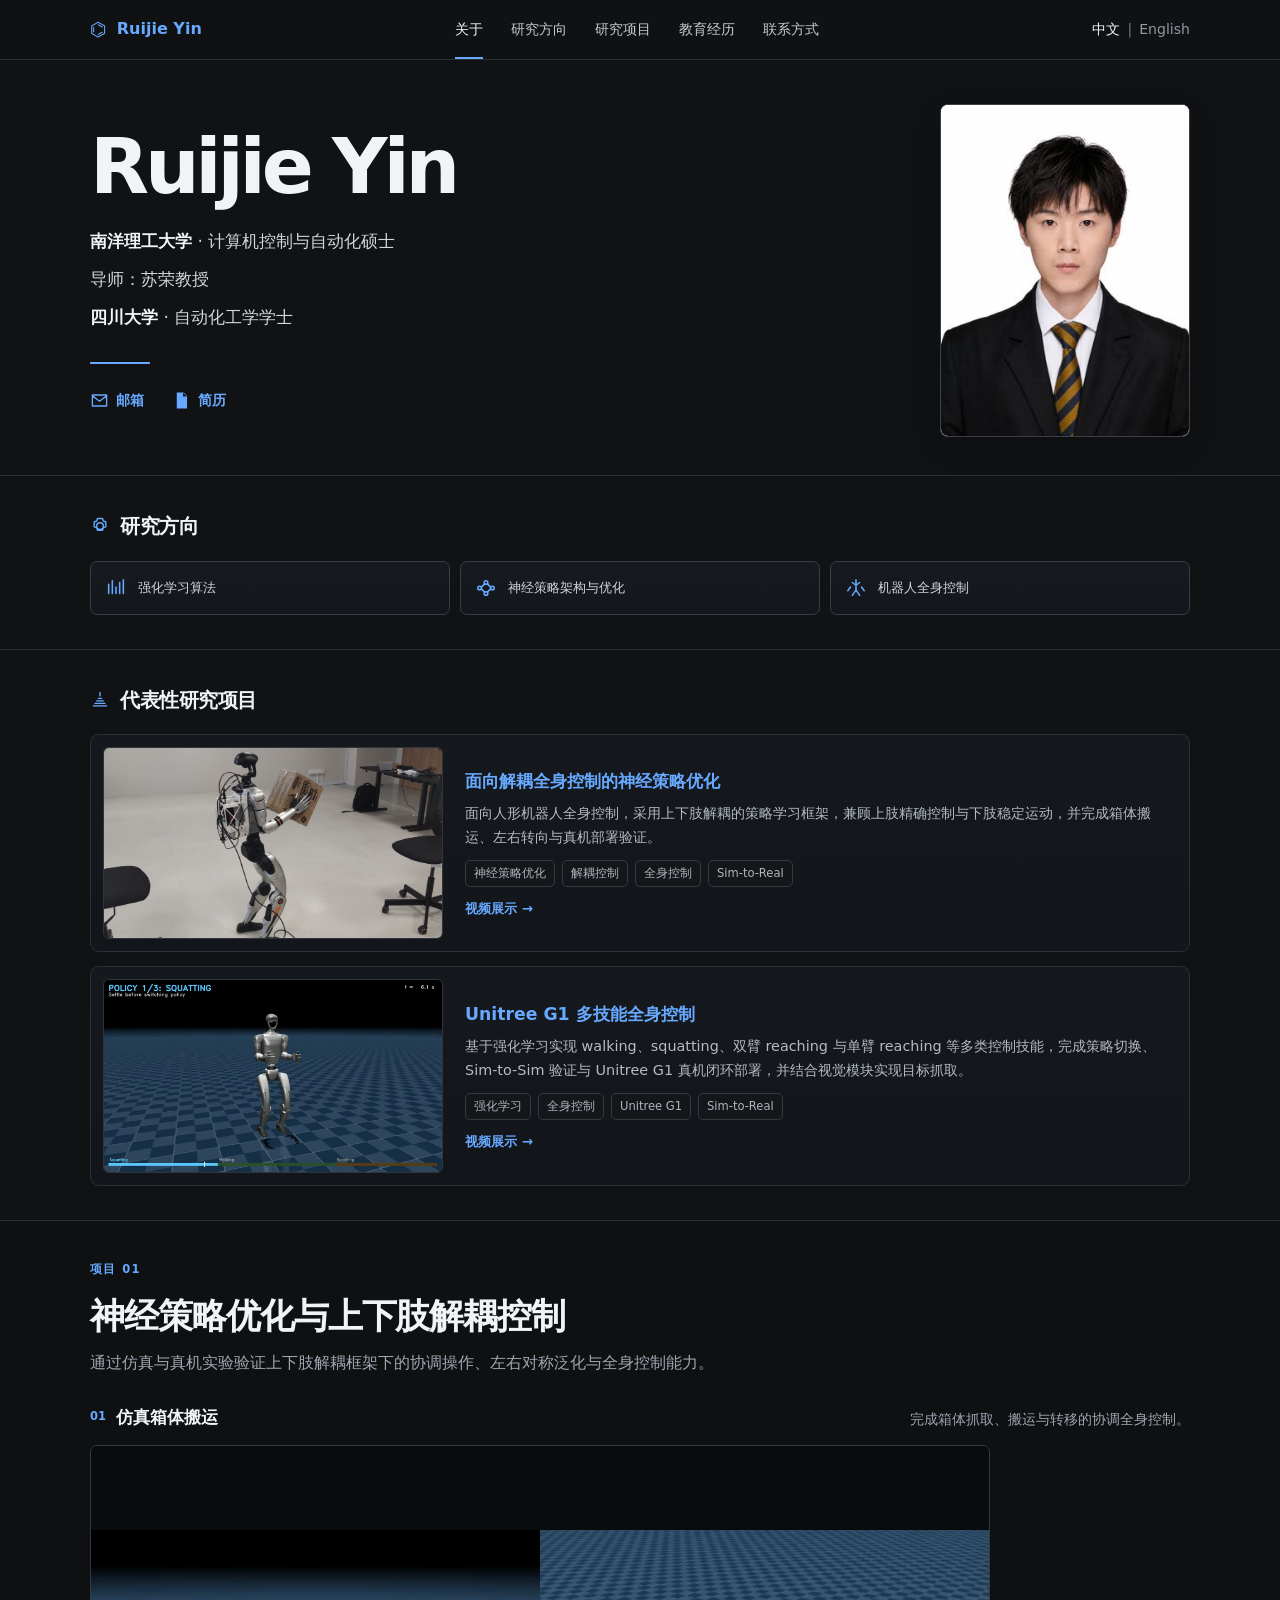
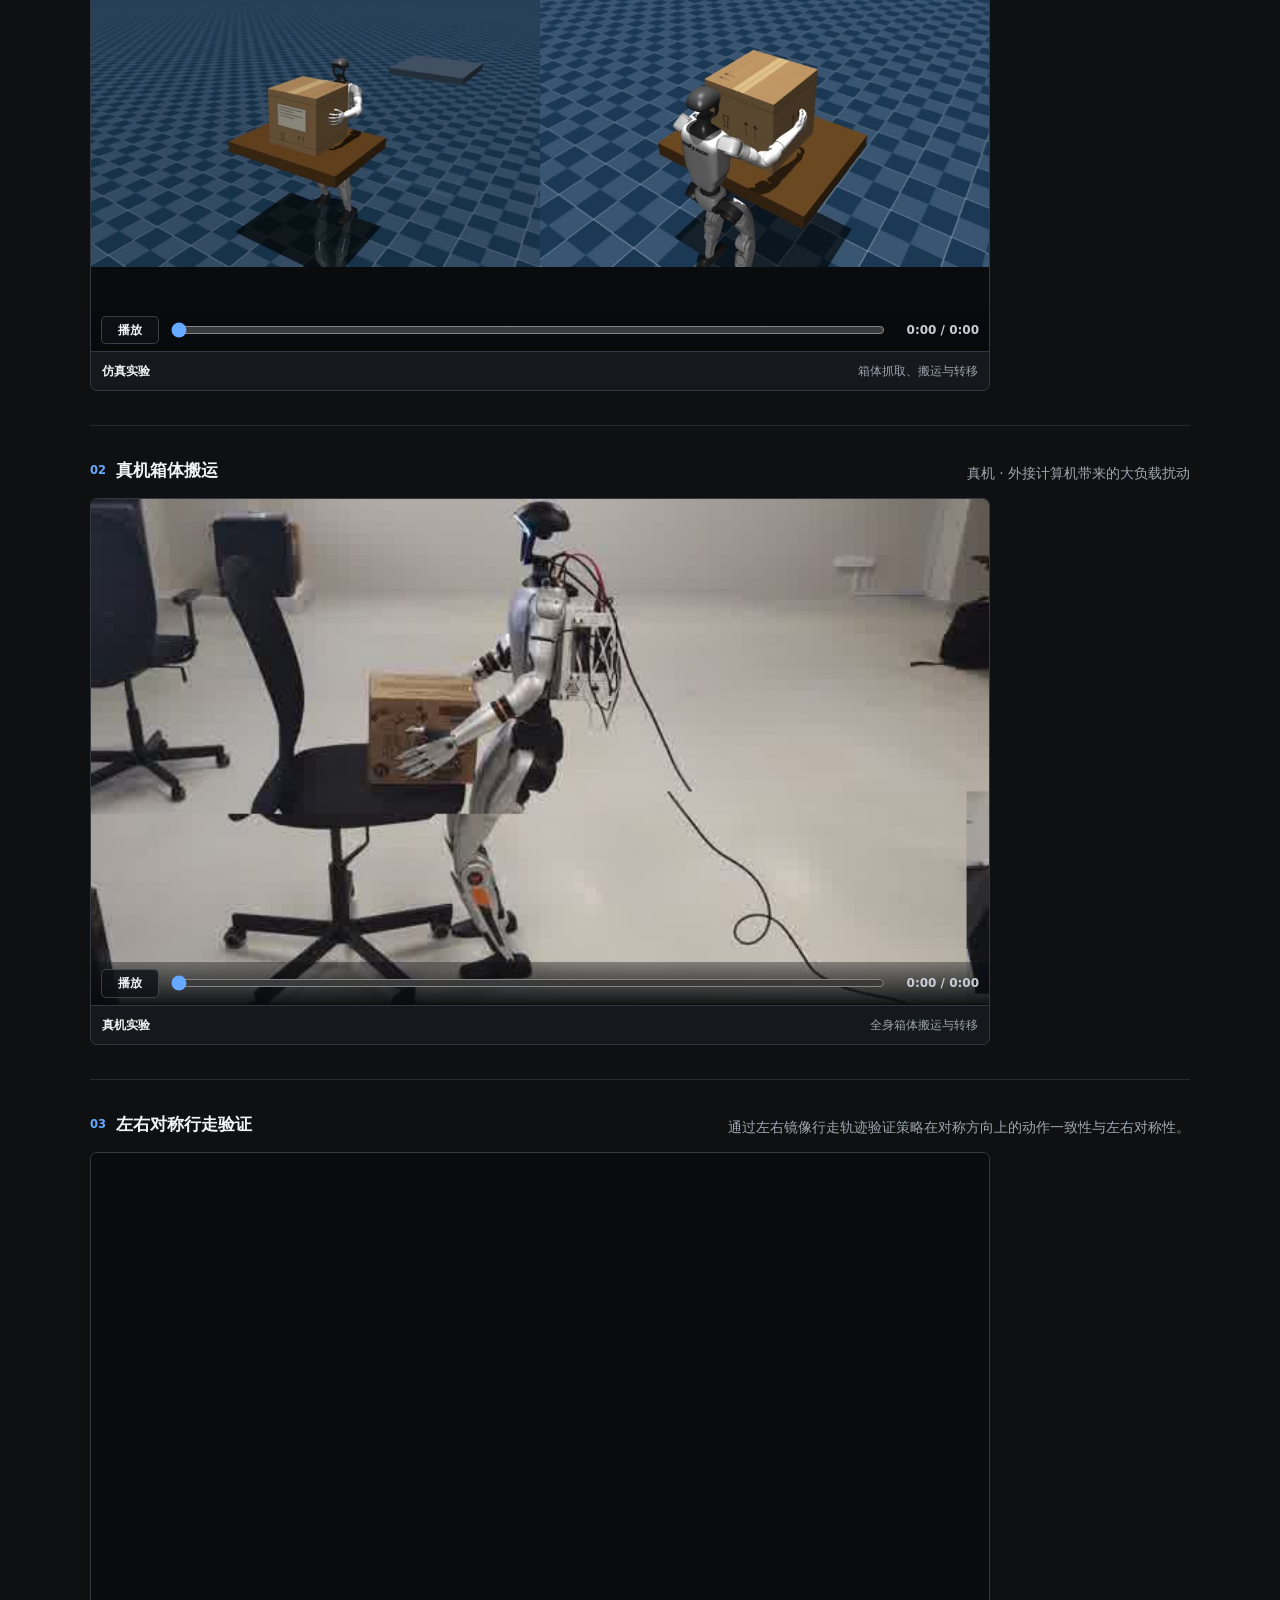
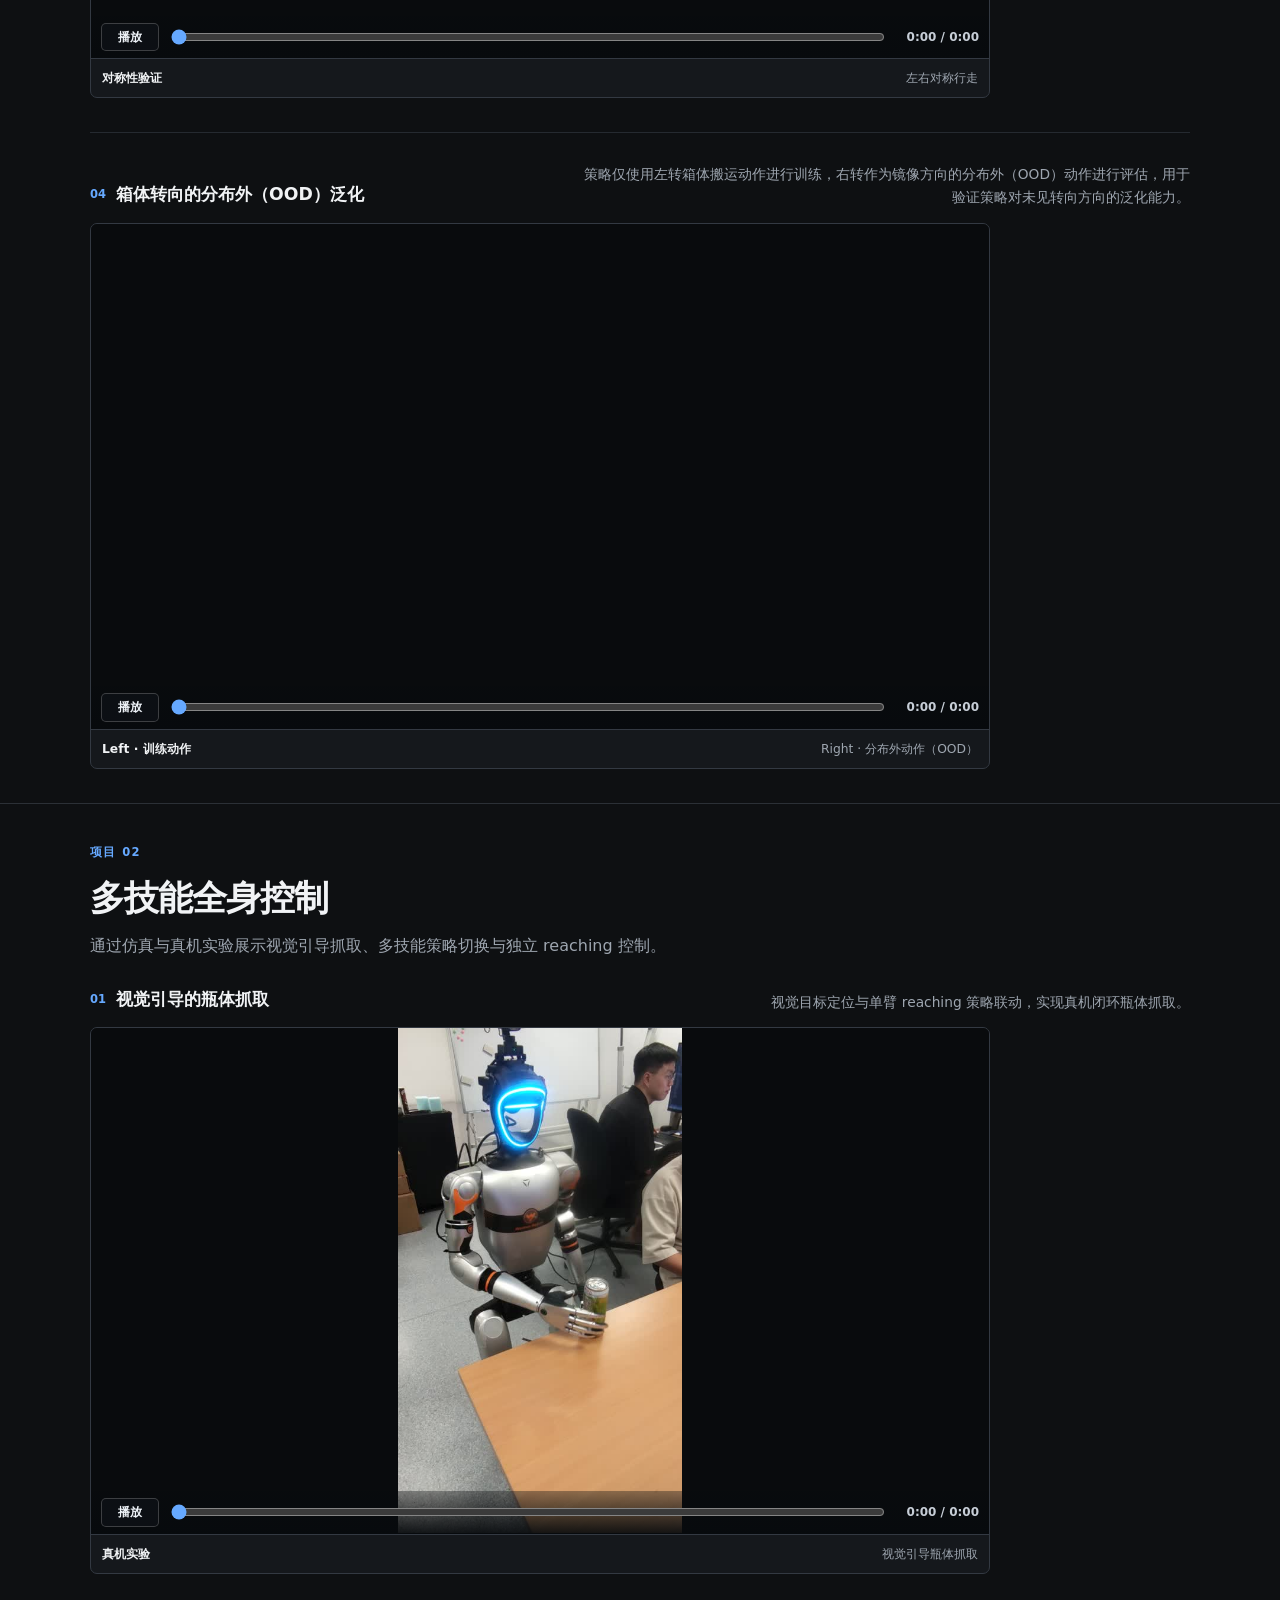
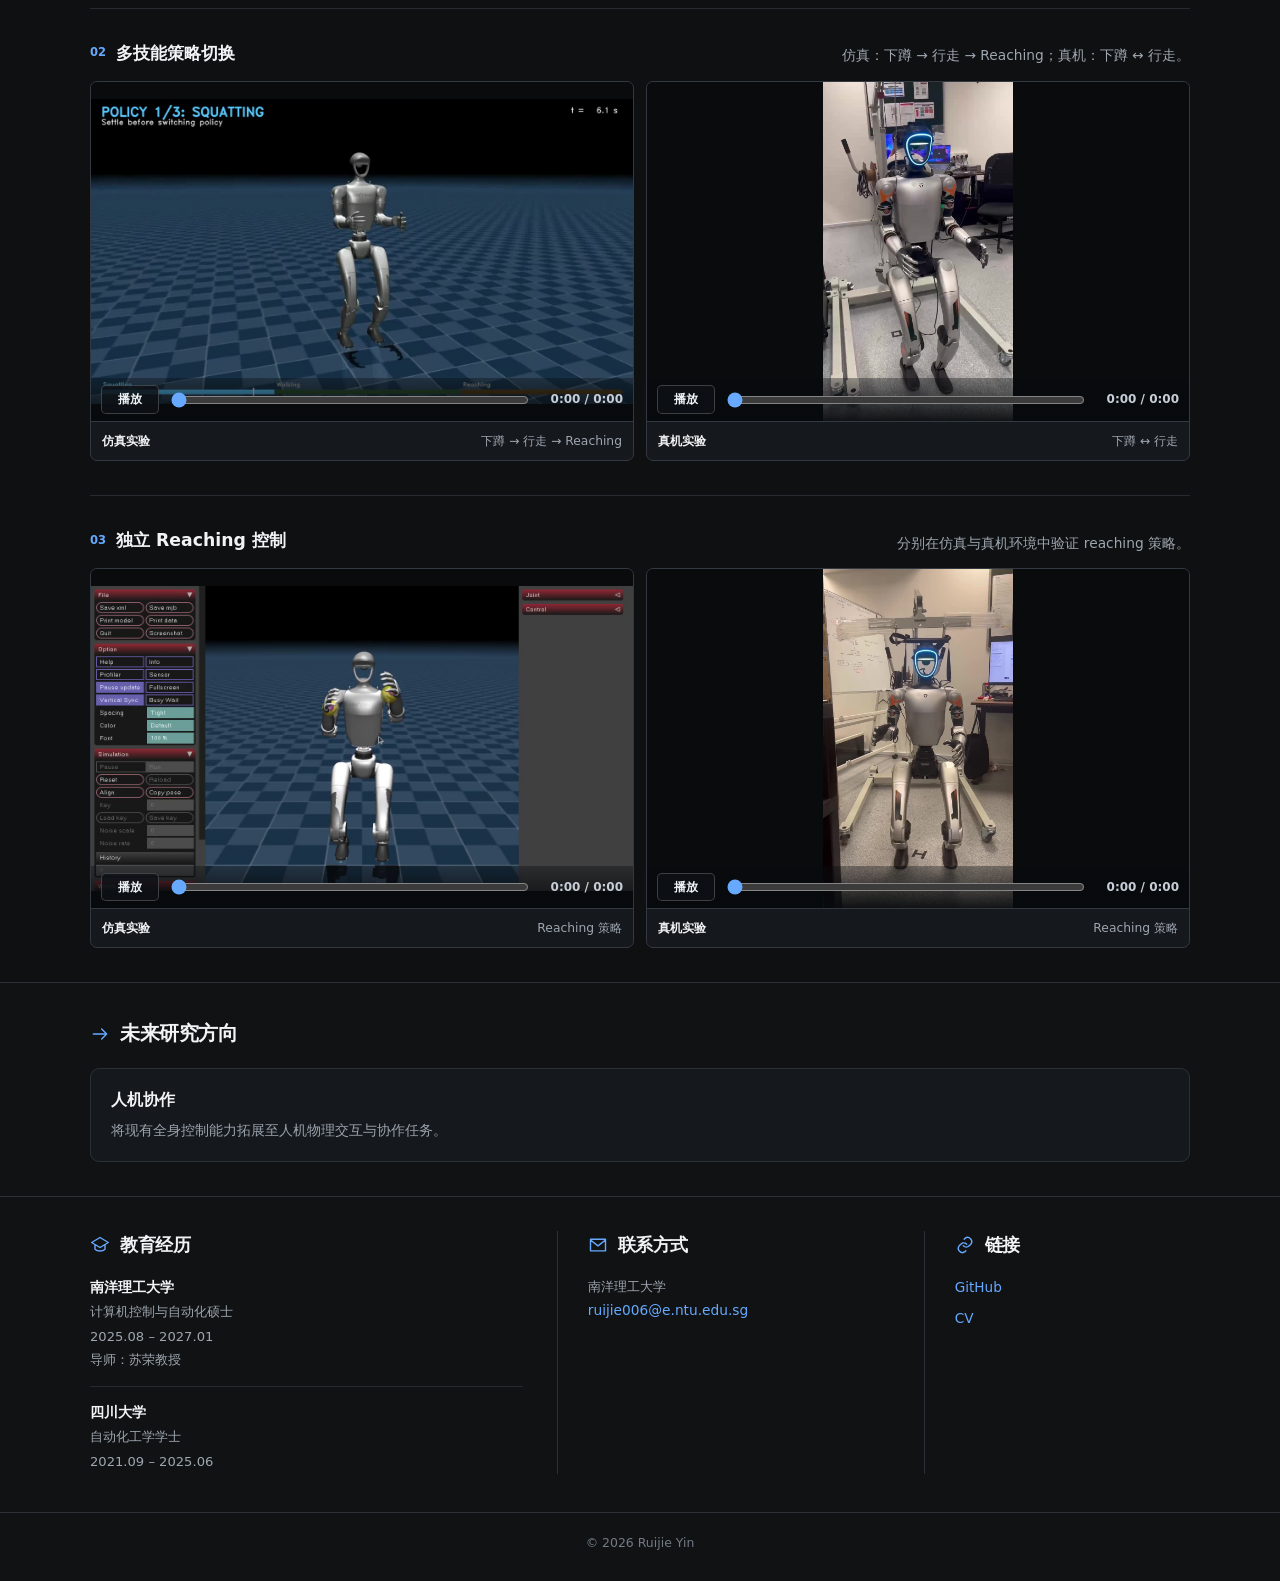
==== commit 50ae6673: "Cache-bust main script for latest Project 01 videos" ====
--- a/index.html
+++ b/index.html
@@ -7,7 +7,7 @@
   <title>Ruijie Yin | 殷瑞杰</title>
   <link rel="icon" href="assets/images/favicon.svg" type="image/svg+xml" />
   <link rel="stylesheet" href="assets/css/styles.css" />
-  <script defer src="assets/js/main.js"></script>
+  <script defer src="assets/js/main.js?v=20260818-0402"></script>
 </head>
 <body>
   <header class="site-header">
